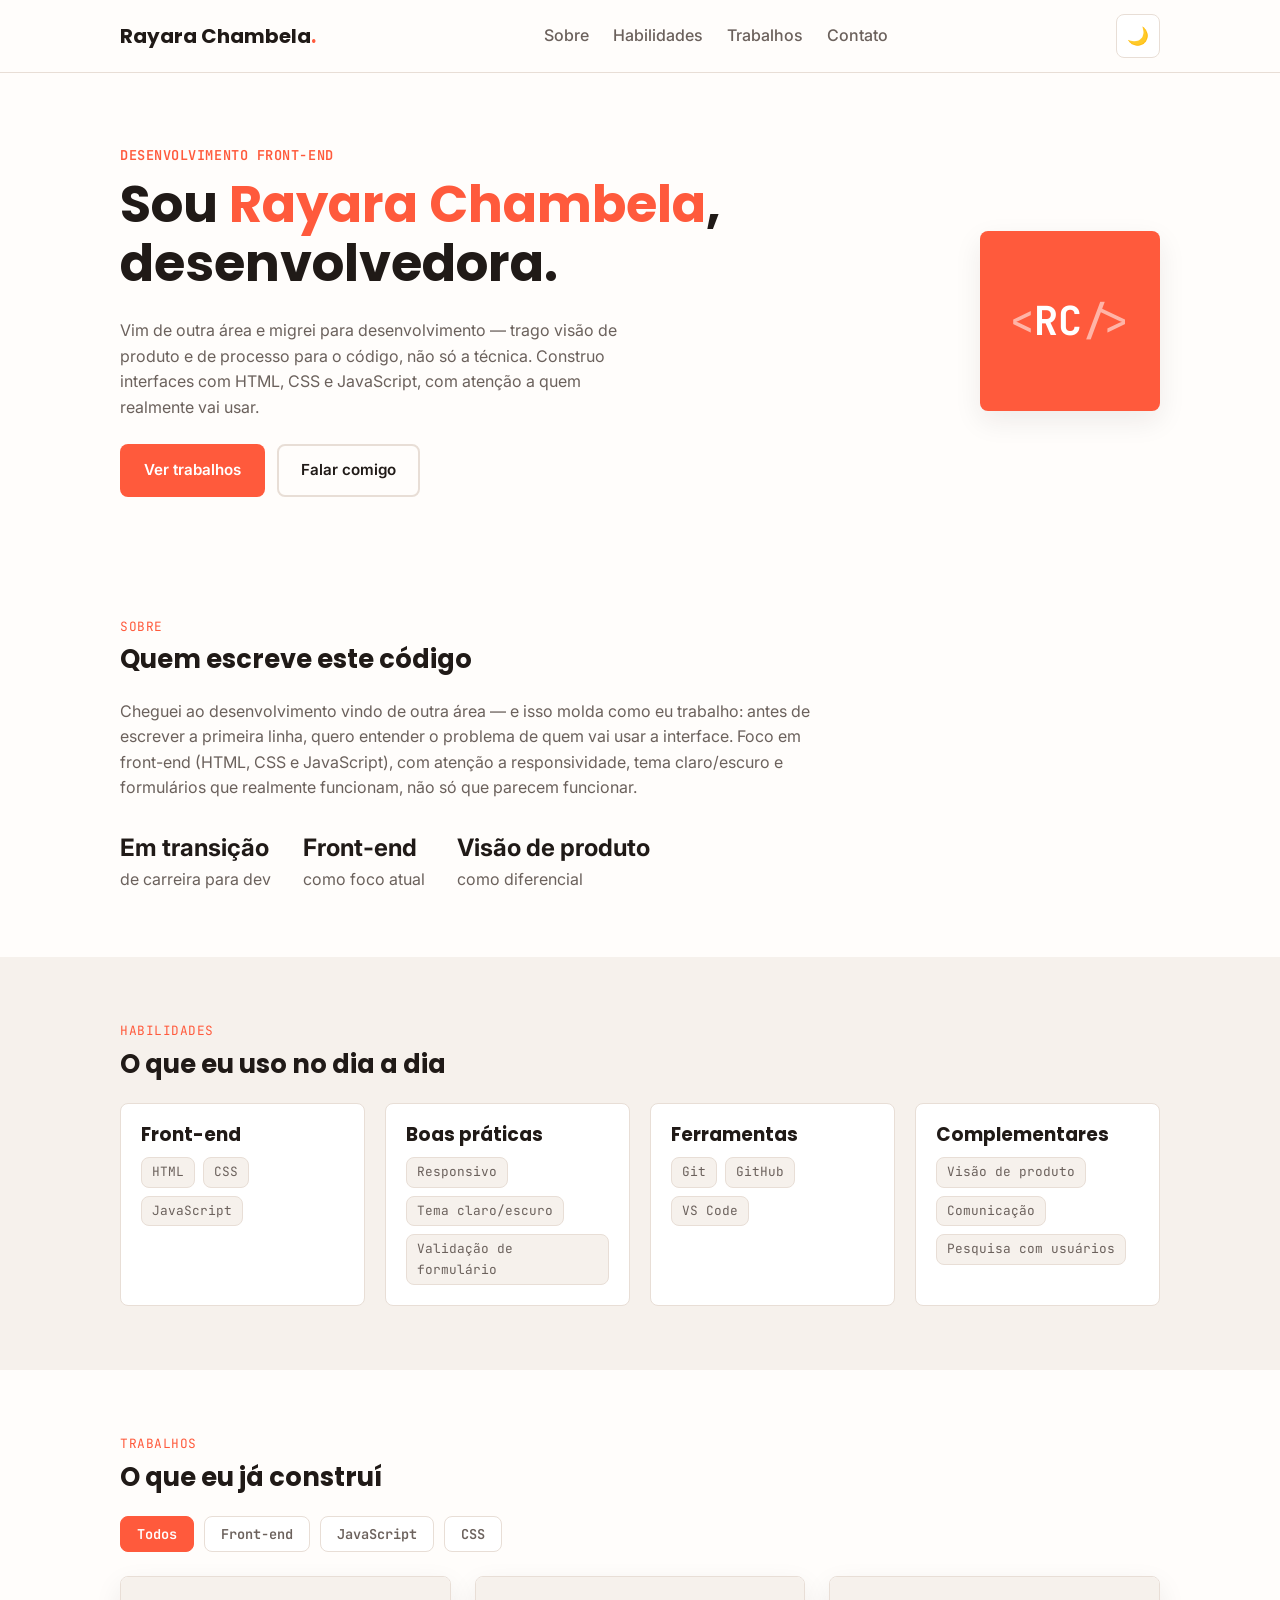
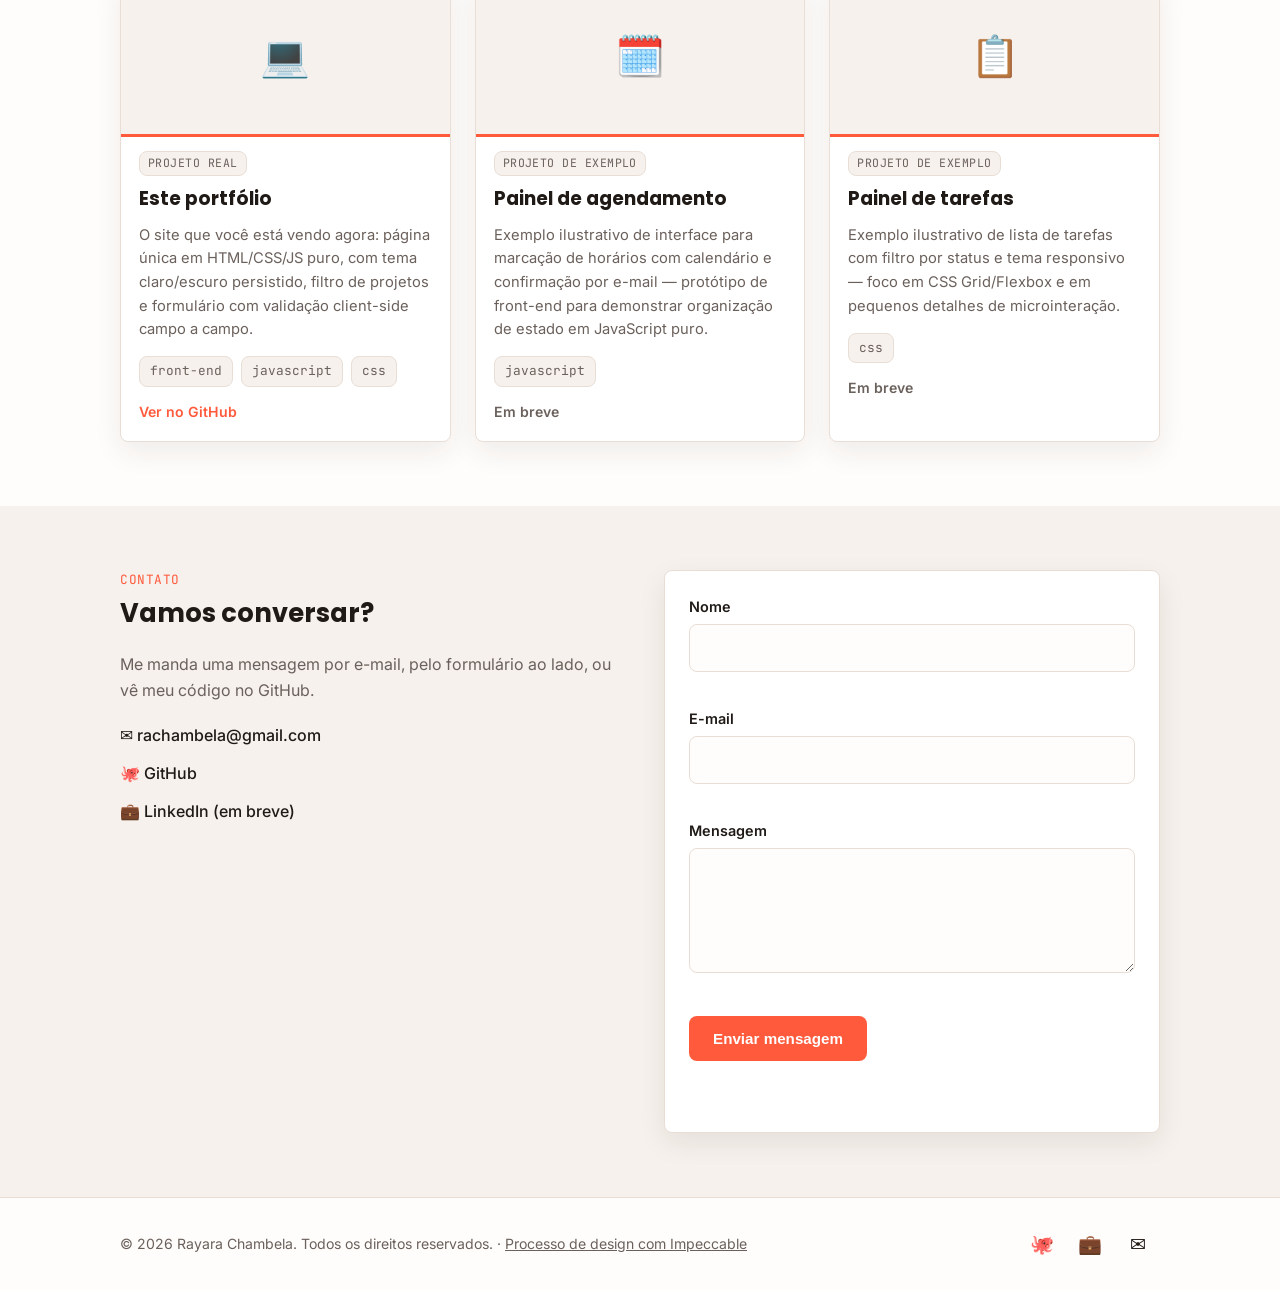
==== index.html @ d95cffdd "v2: corrigir design com Impeccable (v1 preservada na tag v1) Diagnóstico (critique 21/32, audit 12/2" ====
<!DOCTYPE html>
<html lang="pt-BR">
<head>
  <meta charset="UTF-8" />
  <meta name="viewport" content="width=device-width, initial-scale=1.0" />
  <title>Rayara Chambela — Desenvolvedora Front-end | Portfólio</title>
  <meta name="description" content="Portfólio de Rayara Chambela, desenvolvedora front-end em transição de carreira, trazendo visão de produto para código." />
  <link rel="icon" href="data:image/svg+xml,%3Csvg xmlns='http://www.w3.org/2000/svg' viewBox='0 0 64 64'%3E%3Crect width='64' height='64' rx='12' fill='%23ff5a3c'/%3E%3Ctext x='32' y='42' font-family='monospace' font-size='28' font-weight='700' fill='%23fff' text-anchor='middle'%3ERC%3C/text%3E%3C/svg%3E">
  <link rel="preconnect" href="https://fonts.googleapis.com">
  <link rel="preconnect" href="https://fonts.gstatic.com" crossorigin>
  <link href="https://fonts.googleapis.com/css2?family=Inter:wght@400;600&family=Poppins:wght@700&family=JetBrains+Mono:wght@500&display=swap" rel="stylesheet">
  <link rel="stylesheet" href="css/style.css" />
</head>
<body>

  <a href="#conteudo" class="skip-link">Pular para o conteúdo</a>

  <!-- ===== Cabeçalho / Navegação ===== -->
  <header class="header" id="topo">
    <div class="container header__bar">
      <a href="#topo" class="logo">Rayara Chambela<span class="logo__dot">.</span></a>

      <nav class="nav" id="nav">
        <a href="#sobre">Sobre</a>
        <a href="#habilidades">Habilidades</a>
        <a href="#projetos">Trabalhos</a>
        <a href="#contato">Contato</a>
      </nav>

      <div class="header__actions">
        <button id="theme-toggle" class="icon-btn" type="button" aria-label="Alternar tema claro/escuro" title="Alternar tema">
          <span aria-hidden="true">🌙</span>
        </button>
        <button id="nav-toggle" class="icon-btn nav-toggle" type="button" aria-label="Abrir menu" aria-expanded="false" aria-controls="nav">
          <span class="nav-toggle__icon" aria-hidden="true">☰</span>
        </button>
      </div>
    </div>
  </header>

  <main id="conteudo">
    <!-- ===== Hero ===== -->
    <section class="hero container" id="inicio">
      <div class="hero__text">
        <p class="hero__eyebrow">Desenvolvimento Front-end</p>
        <h1>Sou <span class="highlight">Rayara Chambela</span>, desenvolvedora.</h1>
        <p class="hero__lead">
          Vim de outra área e migrei para desenvolvimento — trago visão de produto e de
          processo para o código, não só a técnica. Construo interfaces com HTML, CSS e
          JavaScript, com atenção a quem realmente vai usar.
        </p>
        <div class="hero__cta">
          <a href="#projetos" class="btn btn--primary">Ver trabalhos</a>
          <a href="#contato" class="btn btn--ghost">Falar comigo</a>
        </div>
      </div>
      <div class="hero__avatar" aria-hidden="true"><span class="hero__avatar-bracket">&lt;</span>RC<span class="hero__avatar-bracket">/&gt;</span></div>
    </section>

    <!-- ===== Sobre ===== -->
    <section class="section" id="sobre">
      <div class="container">
        <span class="section__eyebrow">Sobre</span>
        <h2 class="section__title">Quem escreve este código</h2>
        <p class="section__text">
          Cheguei ao desenvolvimento vindo de outra área — e isso molda como eu trabalho:
          antes de escrever a primeira linha, quero entender o problema de quem vai usar
          a interface. Foco em front-end (HTML, CSS e JavaScript), com atenção a
          responsividade, tema claro/escuro e formulários que realmente funcionam, não só
          que parecem funcionar.
        </p>
        <ul class="facts">
          <li><strong>Em transição</strong> de carreira para dev</li>
          <li><strong>Front-end</strong> como foco atual</li>
          <li><strong>Visão de produto</strong> como diferencial</li>
        </ul>
      </div>
    </section>

    <!-- ===== Habilidades ===== -->
    <section class="section section--alt" id="habilidades">
      <div class="container">
        <span class="section__eyebrow">Habilidades</span>
        <h2 class="section__title">O que eu uso no dia a dia</h2>

        <div class="skills-grid">
          <div class="skill-card">
            <h3>Front-end</h3>
            <ul class="tags">
              <li>HTML</li><li>CSS</li><li>JavaScript</li>
            </ul>
          </div>
          <div class="skill-card">
            <h3>Boas práticas</h3>
            <ul class="tags">
              <li>Responsivo</li><li>Tema claro/escuro</li><li>Validação de formulário</li>
            </ul>
          </div>
          <div class="skill-card">
            <h3>Ferramentas</h3>
            <ul class="tags">
              <li>Git</li><li>GitHub</li><li>VS Code</li>
            </ul>
          </div>
          <div class="skill-card">
            <h3>Complementares</h3>
            <ul class="tags">
              <li>Visão de produto</li><li>Comunicação</li><li>Pesquisa com usuários</li>
            </ul>
          </div>
        </div>
      </div>
    </section>

    <!-- ===== Trabalhos ===== -->
    <section class="section" id="projetos">
      <div class="container">
        <span class="section__eyebrow">Trabalhos</span>
        <h2 class="section__title">O que eu já construí</h2>

        <div class="filters" id="filtros" role="group" aria-label="Filtrar trabalhos por categoria">
          <button class="filter-btn is-active" data-filter="todos" type="button" aria-pressed="true">Todos</button>
          <button class="filter-btn" data-filter="front-end" type="button" aria-pressed="false">Front-end</button>
          <button class="filter-btn" data-filter="javascript" type="button" aria-pressed="false">JavaScript</button>
          <button class="filter-btn" data-filter="css" type="button" aria-pressed="false">CSS</button>
        </div>

        <div class="projects-grid" id="projetos-grid">

          <article class="project-card project-card--1" data-tags="front-end javascript css">
            <div class="project-card__thumb" aria-hidden="true">
              <span>💻</span>
            </div>
            <span class="project-card__badge">Projeto real</span>
            <div class="project-card__body">
              <h3>Este portfólio</h3>
              <p>O site que você está vendo agora: página única em HTML/CSS/JS puro, com
                tema claro/escuro persistido, filtro de projetos e formulário com
                validação client-side campo a campo.</p>
              <ul class="tags">
                <li>front-end</li><li>javascript</li><li>css</li>
              </ul>
              <div class="project-card__links">
                <a href="https://github.com/RayaraChambela/portfolio-pessoal" class="link" target="_blank" rel="noopener">Ver no GitHub</a>
              </div>
            </div>
          </article>

          <article class="project-card project-card--2" data-tags="javascript">
            <div class="project-card__thumb" aria-hidden="true">
              <span>🗓️</span>
            </div>
            <span class="project-card__badge">Projeto de exemplo</span>
            <div class="project-card__body">
              <h3>Painel de agendamento</h3>
              <p>Exemplo ilustrativo de interface para marcação de horários com
                calendário e confirmação por e-mail — protótipo de front-end para
                demonstrar organização de estado em JavaScript puro.</p>
              <ul class="tags">
                <li>javascript</li>
              </ul>
              <div class="project-card__links">
                <a href="#" class="link" aria-disabled="true">Em breve</a>
              </div>
            </div>
          </article>

          <article class="project-card project-card--3" data-tags="css">
            <div class="project-card__thumb" aria-hidden="true">
              <span>📋</span>
            </div>
            <span class="project-card__badge">Projeto de exemplo</span>
            <div class="project-card__body">
              <h3>Painel de tarefas</h3>
              <p>Exemplo ilustrativo de lista de tarefas com filtro por status e tema
                responsivo — foco em CSS Grid/Flexbox e em pequenos detalhes de
                microinteração.</p>
              <ul class="tags">
                <li>css</li>
              </ul>
              <div class="project-card__links">
                <a href="#" class="link" aria-disabled="true">Em breve</a>
              </div>
            </div>
          </article>

        </div>

        <p class="empty-state" id="empty-state" hidden>Nenhum trabalho encontrado para este filtro.</p>
      </div>
    </section>

    <!-- ===== Contato ===== -->
    <section class="section section--alt" id="contato">
      <div class="container contact">
        <div class="contact__info">
          <span class="section__eyebrow">Contato</span>
          <h2 class="section__title">Vamos conversar?</h2>
          <p class="section__text">
            Me manda uma mensagem por e-mail, pelo formulário ao lado, ou vê meu código
            no GitHub.
          </p>
          <ul class="contact__links">
            <li><a href="mailto:rachambela@gmail.com">✉️ rachambela@gmail.com</a></li>
            <li><a href="https://github.com/RayaraChambela" target="_blank" rel="noopener">🐙 GitHub</a></li>
            <li><a href="#" aria-disabled="true">💼 LinkedIn (em breve)</a></li>
          </ul>
        </div>

        <form class="contact-form" id="contact-form" novalidate>
          <div class="field">
            <label for="nome">Nome</label>
            <input type="text" id="nome" name="nome" autocomplete="name" required aria-describedby="erro-nome" aria-invalid="false" />
            <span class="field__error" id="erro-nome" data-error-for="nome" role="alert"></span>
          </div>

          <div class="field">
            <label for="email">E-mail</label>
            <input type="email" id="email" name="email" autocomplete="email" required aria-describedby="erro-email" aria-invalid="false" />
            <span class="field__error" id="erro-email" data-error-for="email" role="alert"></span>
          </div>

          <div class="field">
            <label for="mensagem">Mensagem</label>
            <textarea id="mensagem" name="mensagem" rows="4" required aria-describedby="erro-mensagem" aria-invalid="false"></textarea>
            <span class="field__error" id="erro-mensagem" data-error-for="mensagem" role="alert"></span>
          </div>

          <button type="submit" class="btn btn--primary">Enviar mensagem</button>
          <p class="form-status" id="form-status" role="status" aria-live="polite"></p>
        </form>
      </div>
    </section>
  </main>

  <footer class="footer">
    <div class="container footer__bar">
      <p>&copy; <span id="ano-atual"></span> Rayara Chambela. Todos os direitos reservados. ·
        <a href="processo/index.html">Processo de design com Impeccable</a></p>
      <div class="footer__socials">
        <a href="https://github.com/RayaraChambela" target="_blank" rel="noopener" aria-label="GitHub">🐙</a>
        <a href="#" aria-disabled="true" aria-label="LinkedIn (em breve)">💼</a>
        <a href="mailto:rachambela@gmail.com" aria-label="E-mail">✉️</a>
      </div>
    </div>
  </footer>

  <script src="js/script.js"></script>
</body>
</html>
---- css/style.css ----
/* =========================================================
   Tokens de tema (claro por padrão, escuro via [data-theme="dark"])
   ========================================================= */
:root {
  --bg: #fffdfb;
  --bg-alt: #f6f1ec;
  --text: #201a17;
  --text-muted: #6b615c;
  --border: #e8ded6;
  --primary: #ff5a3c;
  --primary-contrast: #ffffff;
  --card-bg: #ffffff;
  --shadow: 0 10px 28px rgba(32, 26, 23, 0.08);
  --radius: 8px;
  --max-width: 1080px;
  --font: "Inter", system-ui, -apple-system, "Segoe UI", Roboto, Helvetica, Arial, sans-serif;
  --font-display: "Poppins", var(--font);
  --font-mono: "JetBrains Mono", ui-monospace, SFMono-Regular, Menlo, Consolas, monospace;
  --space-sm: 8px;
  --space-md: 20px;
  --space-lg: 24px;
  --space-xl: 48px;
}

:root[data-theme="dark"] {
  --bg: #16130f;
  --bg-alt: #1e1a15;
  --text: #f7f1ea;
  --text-muted: #b8ada4;
  --border: #33291f;
  --primary: #ff8266;
  --primary-contrast: #16130f;
  --card-bg: #221c16;
  --shadow: 0 10px 28px rgba(0, 0, 0, 0.45);
}

* { box-sizing: border-box; }

html { scroll-behavior: smooth; }

/* Foco visível consistente em todo elemento interativo (WCAG 2.4.7) */
a:focus-visible,
button:focus-visible,
input:focus-visible,
textarea:focus-visible {
  outline: 2px solid var(--primary);
  outline-offset: 2px;
}

.skip-link {
  position: absolute;
  top: -48px;
  left: 12px;
  z-index: 100;
  background: var(--primary);
  color: #ffffff;
  padding: 10px 16px;
  border-radius: var(--radius);
  text-decoration: none;
  font-weight: 600;
  transition: top .15s ease;
}
.skip-link:focus-visible {
  top: 12px;
  outline-offset: 4px;
}

body {
  margin: 0;
  font-family: var(--font);
  background: var(--bg);
  color: var(--text);
  line-height: 1.6;
  transition: background-color .2s ease, color .2s ease;
}

.container {
  max-width: var(--max-width);
  margin: 0 auto;
  padding: 0 20px;
}

h1, h2, h3 { line-height: 1.15; margin: 0 0 .5em; font-family: var(--font-display); }

a { color: inherit; }

ul { list-style: none; margin: 0; padding: 0; }

/* =========================================================
   Header
   ========================================================= */
.header {
  position: sticky;
  top: 0;
  z-index: 50;
  background: color-mix(in srgb, var(--bg) 88%, transparent);
  backdrop-filter: blur(8px);
  border-bottom: 1px solid var(--border);
}

.header__bar {
  display: flex;
  align-items: center;
  justify-content: space-between;
  padding: 14px 20px;
}

.logo {
  font-family: var(--font-display);
  font-weight: 700;
  font-size: 1.25rem;
  text-decoration: none;
}
.logo__dot { color: var(--primary); }

.nav {
  display: flex;
  gap: 24px;
}
.nav a {
  text-decoration: none;
  font-weight: 500;
  color: var(--text-muted);
}
.nav a:hover, .nav a:focus-visible { color: var(--primary); }

.header__actions {
  display: flex;
  align-items: center;
  gap: 8px;
}

.icon-btn {
  border: 1px solid var(--border);
  background: var(--card-bg);
  color: var(--text);
  border-radius: var(--radius);
  width: 44px;
  height: 44px;
  font-size: 1.1rem;
  cursor: pointer;
  display: inline-flex;
  align-items: center;
  justify-content: center;
}
.icon-btn:hover { border-color: var(--primary); }

.nav-toggle { display: none; }
.nav-toggle[aria-expanded="true"] .nav-toggle__icon { transform: rotate(90deg); }
.nav-toggle__icon { display: inline-block; transition: transform .15s ease; }

/* =========================================================
   Hero
   ========================================================= */
.hero {
  display: flex;
  align-items: center;
  gap: 48px;
  padding: 72px 20px 56px;
  flex-wrap: wrap;
}

.hero__text { flex: 1 1 420px; }

.hero__eyebrow {
  color: var(--primary);
  font-weight: 600;
  font-family: var(--font-mono);
  font-size: .85rem;
  letter-spacing: .04em;
  text-transform: uppercase;
  margin: 0 0 8px;
}

.hero h1 {
  font-size: clamp(2.1rem, 5vw, 3.2rem);
}

.highlight { color: var(--primary); }

.hero__lead {
  color: var(--text-muted);
  max-width: 52ch;
}

.hero__cta {
  display: flex;
  gap: 12px;
  margin-top: 24px;
  flex-wrap: wrap;
}

.hero__avatar-bracket { opacity: .55; font-weight: 500; }

.hero__avatar {
  flex: 0 0 auto;
  width: 180px;
  height: 180px;
  border-radius: var(--radius);
  background: var(--primary);
  color: var(--primary-contrast);
  display: flex;
  align-items: center;
  justify-content: center;
  font-family: var(--font-mono);
  font-size: 2.5rem;
  font-weight: 700;
  box-shadow: var(--shadow);
}

/* Buttons */
.btn {
  display: inline-block;
  padding: 12px 22px;
  border-radius: var(--radius);
  font-weight: 600;
  text-decoration: none;
  border: 2px solid transparent;
  cursor: pointer;
  font-size: .95rem;
}
.btn--primary {
  background: var(--primary);
  color: var(--primary-contrast);
}
.btn--primary:hover { opacity: .9; }
.btn--ghost {
  background: transparent;
  border-color: var(--border);
  color: var(--text);
}
.btn--ghost:hover { border-color: var(--primary); color: var(--primary); }

/* =========================================================
   Sections
   ========================================================= */
.section { padding: 64px 0; }
.section--alt { background: var(--bg-alt); }

.section__eyebrow {
  display: block;
  font-family: var(--font-mono);
  font-size: .8rem;
  letter-spacing: .04em;
  text-transform: uppercase;
  color: var(--primary);
  margin: 0 0 8px;
}

.section__title {
  font-size: 1.6rem;
  margin-bottom: 24px;
}

.section__text {
  color: var(--text-muted);
  max-width: 70ch;
}

.facts {
  display: flex;
  gap: 32px;
  margin-top: 28px;
  flex-wrap: wrap;
}
.facts li { color: var(--text-muted); }
.facts strong { display: block; font-size: 1.5rem; color: var(--text); }

/* Skills */
.skills-grid {
  display: grid;
  grid-template-columns: repeat(auto-fit, minmax(220px, 1fr));
  gap: var(--space-md);
}
.skill-card {
  background: var(--card-bg);
  border: 1px solid var(--border);
  border-radius: var(--radius);
  padding: 20px;
}

.tags {
  display: flex;
  flex-wrap: wrap;
  gap: 8px;
  margin-top: 12px;
}
.tags li {
  background: var(--bg-alt);
  border: 1px solid var(--border);
  padding: 4px 10px;
  border-radius: var(--radius);
  font-size: .8rem;
  font-family: var(--font-mono);
  color: var(--text-muted);
}

/* Filters */
.filters {
  display: flex;
  gap: 10px;
  margin-bottom: 24px;
  flex-wrap: wrap;
}
.filter-btn {
  padding: 8px 16px;
  border-radius: var(--radius);
  border: 1px solid var(--border);
  background: var(--card-bg);
  color: var(--text-muted);
  cursor: pointer;
  font-weight: 600;
  font-family: var(--font-mono);
  font-size: .85rem;
}
.filter-btn.is-active,
.filter-btn:hover {
  border-color: var(--primary);
  color: var(--primary);
}
.filter-btn[aria-pressed="true"] {
  background: var(--primary);
  color: var(--primary-contrast);
  border-color: var(--primary);
}

/* Projects */
.projects-grid {
  display: grid;
  grid-template-columns: repeat(auto-fit, minmax(260px, 1fr));
  gap: 24px;
}
.project-card {
  background: var(--card-bg);
  border: 1px solid var(--border);
  border-radius: var(--radius);
  overflow: hidden;
  box-shadow: var(--shadow);
  display: flex;
  flex-direction: column;
  transition: transform .15s ease;
}
.project-card:hover { transform: translateY(-4px); }
.project-card__thumb {
  height: 160px;
  display: flex;
  align-items: center;
  justify-content: center;
  font-size: 2.5rem;
  background: var(--bg-alt);
  border-bottom: 3px solid var(--primary);
}
.project-card__badge {
  display: inline-block;
  margin: 14px 18px -6px;
  font-family: var(--font-mono);
  font-size: .72rem;
  letter-spacing: .04em;
  text-transform: uppercase;
  color: var(--text-muted);
  background: var(--bg-alt);
  border: 1px solid var(--border);
  border-radius: var(--radius);
  padding: 2px 8px;
  width: fit-content;
}
.project-card__body { padding: 18px; }
.project-card__body p {
  color: var(--text-muted);
  font-size: .92rem;
}
.project-card__links {
  display: flex;
  gap: 16px;
  margin-top: 14px;
}
.link {
  color: var(--primary);
  font-weight: 600;
  text-decoration: none;
  font-size: .88rem;
}
.link:hover { text-decoration: underline; }
.link[aria-disabled="true"] {
  color: var(--text-muted);
  cursor: not-allowed;
  pointer-events: none;
}

.empty-state {
  color: var(--text-muted);
  text-align: center;
  padding: 24px 0;
}

/* Contact */
.contact {
  display: grid;
  grid-template-columns: 1fr 1fr;
  gap: 48px;
}
.contact__links {
  margin-top: 20px;
  display: flex;
  flex-direction: column;
  gap: 12px;
}
.contact__links a {
  text-decoration: none;
  font-weight: 500;
}
.contact__links a:hover { color: var(--primary); }

.contact-form {
  background: var(--card-bg);
  border: 1px solid var(--border);
  border-radius: var(--radius);
  padding: 24px;
  box-shadow: var(--shadow);
}
.field { margin-bottom: 16px; }
.field label {
  display: block;
  font-weight: 600;
  margin-bottom: 6px;
  font-size: .9rem;
}
.field input,
.field textarea {
  width: 100%;
  padding: 10px 12px;
  border-radius: var(--radius);
  border: 1px solid var(--border);
  background: var(--bg);
  color: var(--text);
  font: inherit;
}
.field input:focus,
.field textarea:focus {
  border-color: var(--primary);
}
.field.has-error input,
.field.has-error textarea {
  border-color: #e5484d;
}
.field__error {
  display: block;
  color: #e5484d;
  font-size: .8rem;
  min-height: 1.2em;
  margin-top: 4px;
}
.form-status {
  margin-top: 12px;
  font-weight: 600;
  min-height: 1.2em;
}
.form-status.is-success { color: #12a150; }

/* Footer */
.footer {
  border-top: 1px solid var(--border);
  padding: 24px 0;
}
.footer__bar {
  display: flex;
  align-items: center;
  justify-content: space-between;
  flex-wrap: wrap;
  gap: 12px;
}
.footer p { color: var(--text-muted); margin: 0; font-size: .88rem; }
.footer__socials { display: flex; gap: 4px; font-size: 1.2rem; }
.footer__socials a {
  text-decoration: none;
  display: inline-flex;
  align-items: center;
  justify-content: center;
  width: 44px;
  height: 44px;
  border-radius: var(--radius);
}
.footer__socials a:hover { background: var(--bg-alt); }

/* =========================================================
   Responsivo
   ========================================================= */
@media (max-width: 780px) {
  .nav {
    position: absolute;
    top: 100%;
    left: 0;
    right: 0;
    background: var(--bg);
    border-bottom: 1px solid var(--border);
    flex-direction: column;
    padding: 16px 20px;
    gap: 16px;
    display: none;
  }
  .nav.is-open { display: flex; }
  .nav-toggle { display: inline-flex; }

  .contact { grid-template-columns: 1fr; }
  .hero__avatar { width: 140px; height: 140px; font-size: 2rem; }
}
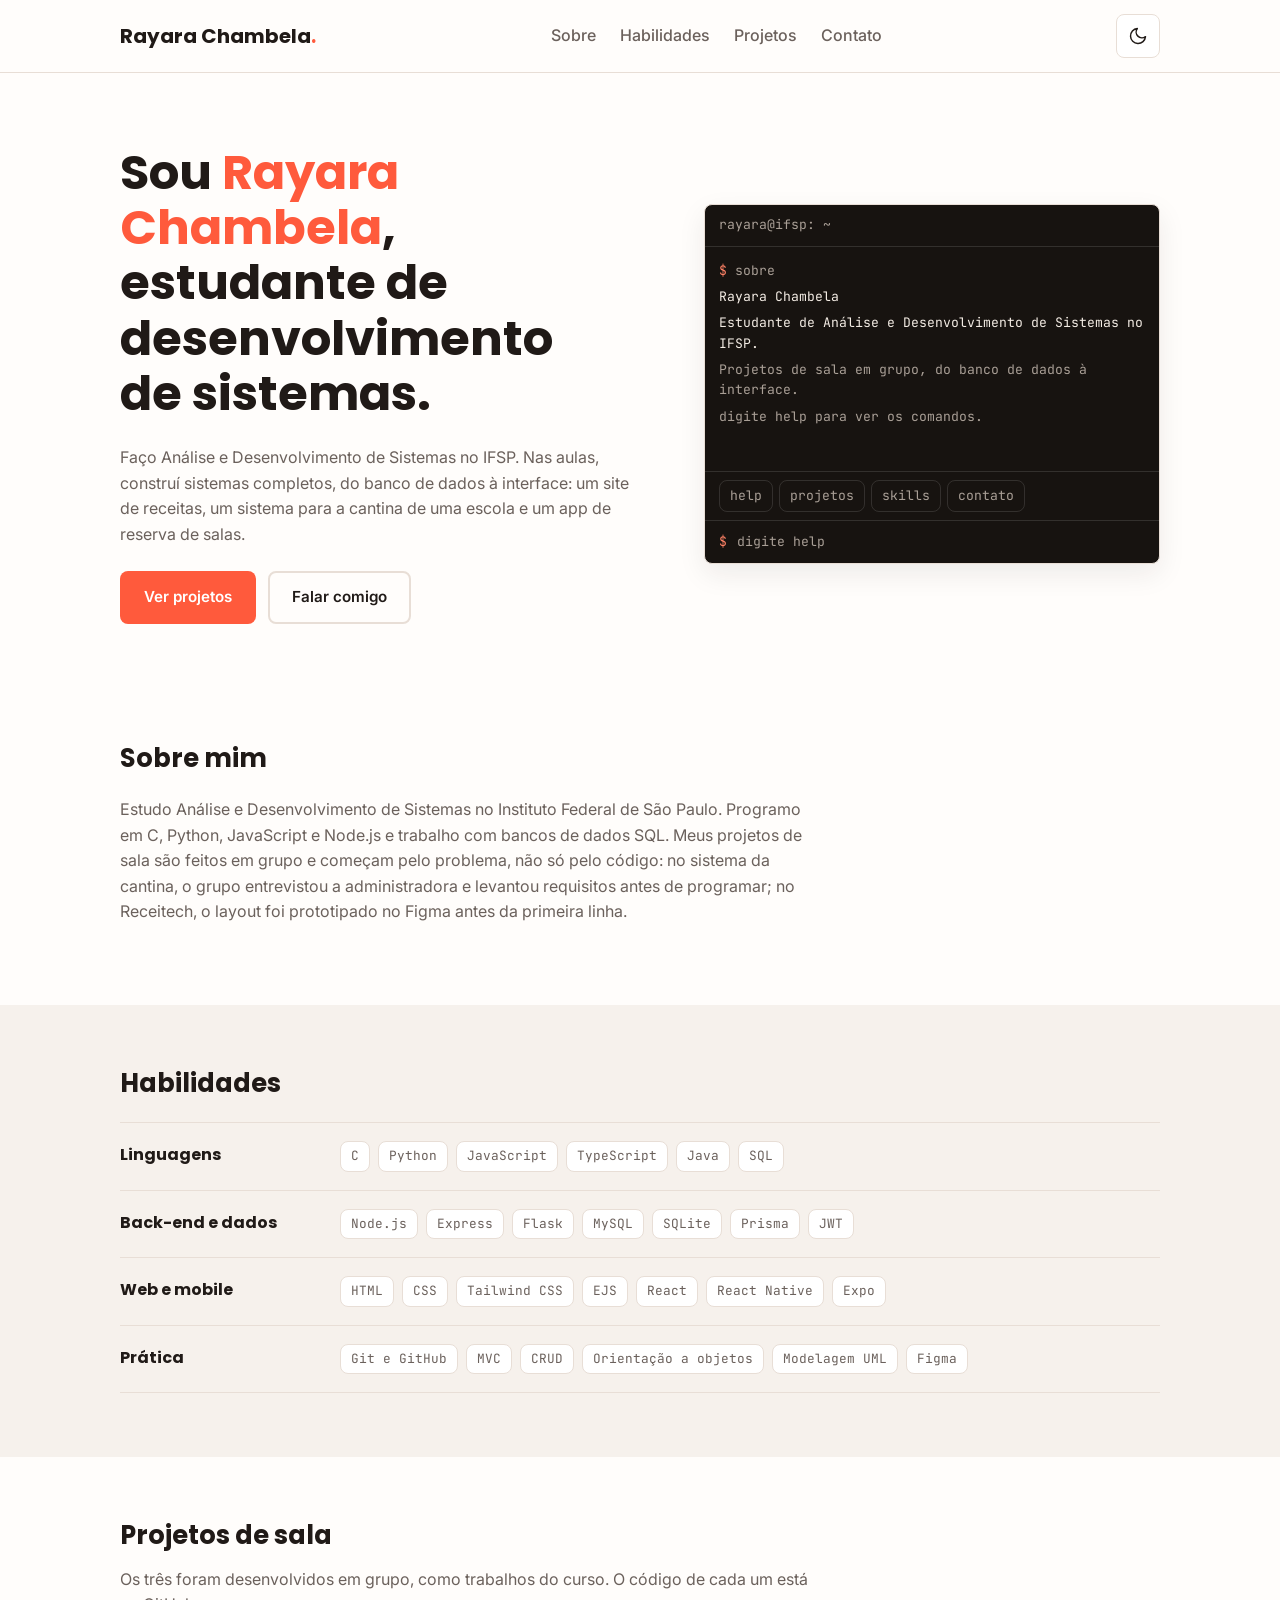
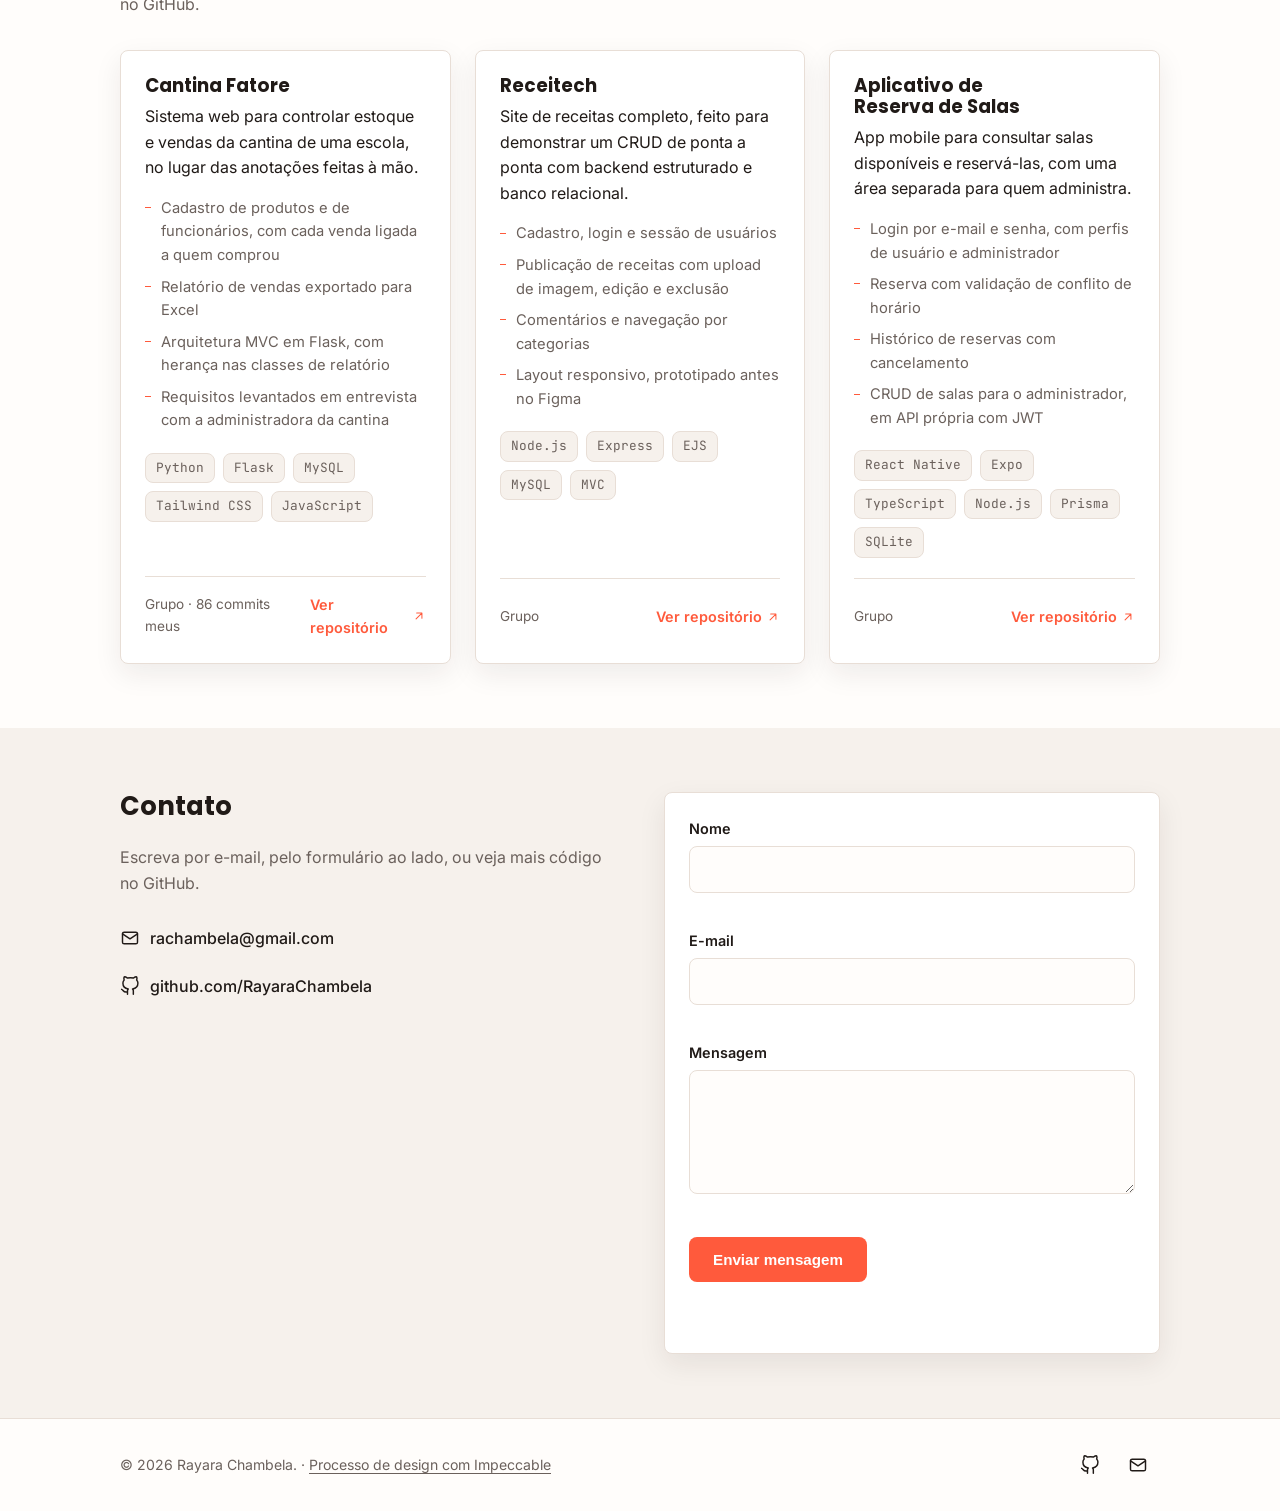
==== commit 0a22710d: "v3: conteúdo real (estudante de ADS, 3 projetos de sala) e terminal interativo Reescreve bio, habili" ====
--- a/index.html
+++ b/index.html
@@ -3,8 +3,8 @@
 <head>
   <meta charset="UTF-8" />
   <meta name="viewport" content="width=device-width, initial-scale=1.0" />
-  <title>Rayara Chambela — Desenvolvedora Front-end | Portfólio</title>
-  <meta name="description" content="Portfólio de Rayara Chambela, desenvolvedora front-end em transição de carreira, trazendo visão de produto para código." />
+  <title>Rayara Chambela · Estudante de Análise e Desenvolvimento de Sistemas</title>
+  <meta name="description" content="Portfólio de Rayara Chambela, estudante de Análise e Desenvolvimento de Sistemas no IFSP. Projetos de sala com Python, Node.js, SQL e React Native." />
   <link rel="icon" href="data:image/svg+xml,%3Csvg xmlns='http://www.w3.org/2000/svg' viewBox='0 0 64 64'%3E%3Crect width='64' height='64' rx='12' fill='%23ff5a3c'/%3E%3Ctext x='32' y='42' font-family='monospace' font-size='28' font-weight='700' fill='%23fff' text-anchor='middle'%3ERC%3C/text%3E%3C/svg%3E">
   <link rel="preconnect" href="https://fonts.googleapis.com">
   <link rel="preconnect" href="https://fonts.gstatic.com" crossorigin>
@@ -13,6 +13,17 @@
 </head>
 <body>
 
+  <!-- Ícones (sprite SVG, traço único de 1.75px) -->
+  <svg width="0" height="0" style="position:absolute" aria-hidden="true" focusable="false">
+    <symbol id="i-moon" viewBox="0 0 24 24"><path d="M21 12.8A9 9 0 1 1 11.2 3a7 7 0 0 0 9.8 9.8z"/></symbol>
+    <symbol id="i-sun" viewBox="0 0 24 24"><circle cx="12" cy="12" r="4"/><path d="M12 2v2M12 20v2M4.9 4.9l1.4 1.4M17.7 17.7l1.4 1.4M2 12h2M20 12h2M4.9 19.1l1.4-1.4M17.7 6.3l1.4-1.4"/></symbol>
+    <symbol id="i-menu" viewBox="0 0 24 24"><path d="M4 7h16M4 12h16M4 17h16"/></symbol>
+    <symbol id="i-close" viewBox="0 0 24 24"><path d="M6 6l12 12M18 6 6 18"/></symbol>
+    <symbol id="i-mail" viewBox="0 0 24 24"><rect x="3" y="5" width="18" height="14" rx="2"/><path d="m3 7 9 6 9-6"/></symbol>
+    <symbol id="i-github" viewBox="0 0 24 24"><path d="M9 19c-5 1.5-5-2.5-7-3m14 6v-3.87a3.37 3.37 0 0 0-.94-2.61c3.14-.35 6.44-1.54 6.44-7A5.44 5.44 0 0 0 20 4.77 5.07 5.07 0 0 0 19.91 1S18.73.65 16 2.48a13.38 13.38 0 0 0-7 0C6.27.65 5.09 1 5.09 1A5.07 5.07 0 0 0 5 4.77a5.44 5.44 0 0 0-1.5 3.78c0 5.42 3.3 6.61 6.44 7A3.37 3.37 0 0 0 9 18.13V22"/></symbol>
+    <symbol id="i-arrow-up-right" viewBox="0 0 24 24"><path d="M7 17 17 7M8 7h9v9"/></symbol>
+  </svg>
+
   <a href="#conteudo" class="skip-link">Pular para o conteúdo</a>
 
   <!-- ===== Cabeçalho / Navegação ===== -->
@@ -23,16 +34,18 @@
       <nav class="nav" id="nav">
         <a href="#sobre">Sobre</a>
         <a href="#habilidades">Habilidades</a>
-        <a href="#projetos">Trabalhos</a>
+        <a href="#projetos">Projetos</a>
         <a href="#contato">Contato</a>
       </nav>
 
       <div class="header__actions">
         <button id="theme-toggle" class="icon-btn" type="button" aria-label="Alternar tema claro/escuro" title="Alternar tema">
-          <span aria-hidden="true">🌙</span>
+          <svg class="icon icon-moon" aria-hidden="true"><use href="#i-moon"/></svg>
+          <svg class="icon icon-sun" aria-hidden="true"><use href="#i-sun"/></svg>
         </button>
         <button id="nav-toggle" class="icon-btn nav-toggle" type="button" aria-label="Abrir menu" aria-expanded="false" aria-controls="nav">
-          <span class="nav-toggle__icon" aria-hidden="true">☰</span>
+          <svg class="icon icon-menu" aria-hidden="true"><use href="#i-menu"/></svg>
+          <svg class="icon icon-close" aria-hidden="true"><use href="#i-close"/></svg>
         </button>
       </div>
     </div>
@@ -42,151 +55,134 @@
     <!-- ===== Hero ===== -->
     <section class="hero container" id="inicio">
       <div class="hero__text">
-        <p class="hero__eyebrow">Desenvolvimento Front-end</p>
-        <h1>Sou <span class="highlight">Rayara Chambela</span>, desenvolvedora.</h1>
+        <h1>Sou <span class="highlight">Rayara Chambela</span>, estudante de desenvolvimento de sistemas.</h1>
         <p class="hero__lead">
-          Vim de outra área e migrei para desenvolvimento — trago visão de produto e de
-          processo para o código, não só a técnica. Construo interfaces com HTML, CSS e
-          JavaScript, com atenção a quem realmente vai usar.
+          Faço Análise e Desenvolvimento de Sistemas no IFSP. Nas aulas, construí sistemas
+          completos, do banco de dados à interface: um site de receitas, um sistema para
+          a cantina de uma escola e um app de reserva de salas.
         </p>
         <div class="hero__cta">
-          <a href="#projetos" class="btn btn--primary">Ver trabalhos</a>
+          <a href="#projetos" class="btn btn--primary">Ver projetos</a>
           <a href="#contato" class="btn btn--ghost">Falar comigo</a>
         </div>
       </div>
-      <div class="hero__avatar" aria-hidden="true"><span class="hero__avatar-bracket">&lt;</span>RC<span class="hero__avatar-bracket">/&gt;</span></div>
+
+      <div class="terminal" id="terminal">
+        <div class="terminal__bar" id="terminal-title">rayara@ifsp: ~</div>
+        <div class="terminal__log" id="terminal-log" role="log" aria-live="polite" aria-labelledby="terminal-title" tabindex="0"></div>
+        <div class="terminal__hints" id="terminal-hints">
+          <button type="button" class="terminal__chip" data-cmd="help">help</button>
+          <button type="button" class="terminal__chip" data-cmd="projetos">projetos</button>
+          <button type="button" class="terminal__chip" data-cmd="skills">skills</button>
+          <button type="button" class="terminal__chip" data-cmd="contato">contato</button>
+        </div>
+        <form class="terminal__form" id="terminal-form" autocomplete="off">
+          <label class="terminal__prompt" for="terminal-input">$</label>
+          <input type="text" id="terminal-input" spellcheck="false" autocapitalize="off" placeholder="digite help" />
+        </form>
+      </div>
     </section>
 
     <!-- ===== Sobre ===== -->
     <section class="section" id="sobre">
       <div class="container">
-        <span class="section__eyebrow">Sobre</span>
-        <h2 class="section__title">Quem escreve este código</h2>
+        <h2 class="section__title">Sobre mim</h2>
         <p class="section__text">
-          Cheguei ao desenvolvimento vindo de outra área — e isso molda como eu trabalho:
-          antes de escrever a primeira linha, quero entender o problema de quem vai usar
-          a interface. Foco em front-end (HTML, CSS e JavaScript), com atenção a
-          responsividade, tema claro/escuro e formulários que realmente funcionam, não só
-          que parecem funcionar.
+          Estudo Análise e Desenvolvimento de Sistemas no Instituto Federal de São Paulo.
+          Programo em C, Python, JavaScript e Node.js e trabalho com bancos de dados SQL.
+          Meus projetos de sala são feitos em grupo e começam pelo problema, não só pelo
+          código: no sistema da cantina, o grupo entrevistou a administradora e levantou
+          requisitos antes de programar; no Receitech, o layout foi prototipado no Figma
+          antes da primeira linha.
         </p>
-        <ul class="facts">
-          <li><strong>Em transição</strong> de carreira para dev</li>
-          <li><strong>Front-end</strong> como foco atual</li>
-          <li><strong>Visão de produto</strong> como diferencial</li>
-        </ul>
       </div>
     </section>
 
     <!-- ===== Habilidades ===== -->
     <section class="section section--alt" id="habilidades">
       <div class="container">
-        <span class="section__eyebrow">Habilidades</span>
-        <h2 class="section__title">O que eu uso no dia a dia</h2>
-
-        <div class="skills-grid">
-          <div class="skill-card">
-            <h3>Front-end</h3>
-            <ul class="tags">
-              <li>HTML</li><li>CSS</li><li>JavaScript</li>
-            </ul>
-          </div>
-          <div class="skill-card">
-            <h3>Boas práticas</h3>
-            <ul class="tags">
-              <li>Responsivo</li><li>Tema claro/escuro</li><li>Validação de formulário</li>
-            </ul>
-          </div>
-          <div class="skill-card">
-            <h3>Ferramentas</h3>
-            <ul class="tags">
-              <li>Git</li><li>GitHub</li><li>VS Code</li>
-            </ul>
-          </div>
-          <div class="skill-card">
-            <h3>Complementares</h3>
-            <ul class="tags">
-              <li>Visão de produto</li><li>Comunicação</li><li>Pesquisa com usuários</li>
-            </ul>
-          </div>
-        </div>
-      </div>
-    </section>
-
-    <!-- ===== Trabalhos ===== -->
+        <h2 class="section__title">Habilidades</h2>
+
+        <div class="skills">
+          <div class="skill-row">
+            <h3>Linguagens</h3>
+            <ul class="tags"><li>C</li><li>Python</li><li>JavaScript</li><li>TypeScript</li><li>Java</li><li>SQL</li></ul>
+          </div>
+          <div class="skill-row">
+            <h3>Back-end e dados</h3>
+            <ul class="tags"><li>Node.js</li><li>Express</li><li>Flask</li><li>MySQL</li><li>SQLite</li><li>Prisma</li><li>JWT</li></ul>
+          </div>
+          <div class="skill-row">
+            <h3>Web e mobile</h3>
+            <ul class="tags"><li>HTML</li><li>CSS</li><li>Tailwind CSS</li><li>EJS</li><li>React</li><li>React Native</li><li>Expo</li></ul>
+          </div>
+          <div class="skill-row">
+            <h3>Prática</h3>
+            <ul class="tags"><li>Git e GitHub</li><li>MVC</li><li>CRUD</li><li>Orientação a objetos</li><li>Modelagem UML</li><li>Figma</li></ul>
+          </div>
+        </div>
+      </div>
+    </section>
+
+    <!-- ===== Projetos ===== -->
     <section class="section" id="projetos">
       <div class="container">
-        <span class="section__eyebrow">Trabalhos</span>
-        <h2 class="section__title">O que eu já construí</h2>
-
-        <div class="filters" id="filtros" role="group" aria-label="Filtrar trabalhos por categoria">
-          <button class="filter-btn is-active" data-filter="todos" type="button" aria-pressed="true">Todos</button>
-          <button class="filter-btn" data-filter="front-end" type="button" aria-pressed="false">Front-end</button>
-          <button class="filter-btn" data-filter="javascript" type="button" aria-pressed="false">JavaScript</button>
-          <button class="filter-btn" data-filter="css" type="button" aria-pressed="false">CSS</button>
-        </div>
-
-        <div class="projects-grid" id="projetos-grid">
-
-          <article class="project-card project-card--1" data-tags="front-end javascript css">
-            <div class="project-card__thumb" aria-hidden="true">
-              <span>💻</span>
-            </div>
-            <span class="project-card__badge">Projeto real</span>
-            <div class="project-card__body">
-              <h3>Este portfólio</h3>
-              <p>O site que você está vendo agora: página única em HTML/CSS/JS puro, com
-                tema claro/escuro persistido, filtro de projetos e formulário com
-                validação client-side campo a campo.</p>
-              <ul class="tags">
-                <li>front-end</li><li>javascript</li><li>css</li>
-              </ul>
-              <div class="project-card__links">
-                <a href="https://github.com/RayaraChambela/portfolio-pessoal" class="link" target="_blank" rel="noopener">Ver no GitHub</a>
-              </div>
+        <h2 class="section__title">Projetos de sala</h2>
+        <p class="section__text section__text--intro">
+          Os três foram desenvolvidos em grupo, como trabalhos do curso. O código de cada um está no GitHub.
+        </p>
+
+        <div class="projects-grid">
+
+          <article class="project-card">
+            <h3>Cantina Fatore</h3>
+            <p class="project-card__summary">Sistema web para controlar estoque e vendas da cantina de uma escola, no lugar das anotações feitas à mão.</p>
+            <ul class="project-card__points">
+              <li>Cadastro de produtos e de funcionários, com cada venda ligada a quem comprou</li>
+              <li>Relatório de vendas exportado para Excel</li>
+              <li>Arquitetura MVC em Flask, com herança nas classes de relatório</li>
+              <li>Requisitos levantados em entrevista com a administradora da cantina</li>
+            </ul>
+            <ul class="tags"><li>Python</li><li>Flask</li><li>MySQL</li><li>Tailwind CSS</li><li>JavaScript</li></ul>
+            <div class="project-card__foot">
+              <span class="project-card__note">Grupo · 86 commits meus</span>
+              <a href="https://github.com/belleruivo/cantina-fatore" class="link" target="_blank" rel="noopener">Ver repositório <svg class="icon icon--sm" aria-hidden="true"><use href="#i-arrow-up-right"/></svg></a>
             </div>
           </article>
 
-          <article class="project-card project-card--2" data-tags="javascript">
-            <div class="project-card__thumb" aria-hidden="true">
-              <span>🗓️</span>
-            </div>
-            <span class="project-card__badge">Projeto de exemplo</span>
-            <div class="project-card__body">
-              <h3>Painel de agendamento</h3>
-              <p>Exemplo ilustrativo de interface para marcação de horários com
-                calendário e confirmação por e-mail — protótipo de front-end para
-                demonstrar organização de estado em JavaScript puro.</p>
-              <ul class="tags">
-                <li>javascript</li>
-              </ul>
-              <div class="project-card__links">
-                <a href="#" class="link" aria-disabled="true">Em breve</a>
-              </div>
+          <article class="project-card">
+            <h3>Receitech</h3>
+            <p class="project-card__summary">Site de receitas completo, feito para demonstrar um CRUD de ponta a ponta com backend estruturado e banco relacional.</p>
+            <ul class="project-card__points">
+              <li>Cadastro, login e sessão de usuários</li>
+              <li>Publicação de receitas com upload de imagem, edição e exclusão</li>
+              <li>Comentários e navegação por categorias</li>
+              <li>Layout responsivo, prototipado antes no Figma</li>
+            </ul>
+            <ul class="tags"><li>Node.js</li><li>Express</li><li>EJS</li><li>MySQL</li><li>MVC</li></ul>
+            <div class="project-card__foot">
+              <span class="project-card__note">Grupo</span>
+              <a href="https://github.com/RayaraChambela/receitech-parte2" class="link" target="_blank" rel="noopener">Ver repositório <svg class="icon icon--sm" aria-hidden="true"><use href="#i-arrow-up-right"/></svg></a>
             </div>
           </article>
 
-          <article class="project-card project-card--3" data-tags="css">
-            <div class="project-card__thumb" aria-hidden="true">
-              <span>📋</span>
-            </div>
-            <span class="project-card__badge">Projeto de exemplo</span>
-            <div class="project-card__body">
-              <h3>Painel de tarefas</h3>
-              <p>Exemplo ilustrativo de lista de tarefas com filtro por status e tema
-                responsivo — foco em CSS Grid/Flexbox e em pequenos detalhes de
-                microinteração.</p>
-              <ul class="tags">
-                <li>css</li>
-              </ul>
-              <div class="project-card__links">
-                <a href="#" class="link" aria-disabled="true">Em breve</a>
-              </div>
+          <article class="project-card">
+            <h3>Aplicativo de Reserva de Salas</h3>
+            <p class="project-card__summary">App mobile para consultar salas disponíveis e reservá-las, com uma área separada para quem administra.</p>
+            <ul class="project-card__points">
+              <li>Login por e-mail e senha, com perfis de usuário e administrador</li>
+              <li>Reserva com validação de conflito de horário</li>
+              <li>Histórico de reservas com cancelamento</li>
+              <li>CRUD de salas para o administrador, em API própria com JWT</li>
+            </ul>
+            <ul class="tags"><li>React Native</li><li>Expo</li><li>TypeScript</li><li>Node.js</li><li>Prisma</li><li>SQLite</li></ul>
+            <div class="project-card__foot">
+              <span class="project-card__note">Grupo</span>
+              <a href="https://github.com/RayaraChambela/reservas-salas" class="link" target="_blank" rel="noopener">Ver repositório <svg class="icon icon--sm" aria-hidden="true"><use href="#i-arrow-up-right"/></svg></a>
             </div>
           </article>
 
         </div>
-
-        <p class="empty-state" id="empty-state" hidden>Nenhum trabalho encontrado para este filtro.</p>
       </div>
     </section>
 
@@ -194,16 +190,13 @@
     <section class="section section--alt" id="contato">
       <div class="container contact">
         <div class="contact__info">
-          <span class="section__eyebrow">Contato</span>
-          <h2 class="section__title">Vamos conversar?</h2>
+          <h2 class="section__title">Contato</h2>
           <p class="section__text">
-            Me manda uma mensagem por e-mail, pelo formulário ao lado, ou vê meu código
-            no GitHub.
+            Escreva por e-mail, pelo formulário ao lado, ou veja mais código no GitHub.
           </p>
           <ul class="contact__links">
-            <li><a href="mailto:rachambela@gmail.com">✉️ rachambela@gmail.com</a></li>
-            <li><a href="https://github.com/RayaraChambela" target="_blank" rel="noopener">🐙 GitHub</a></li>
-            <li><a href="#" aria-disabled="true">💼 LinkedIn (em breve)</a></li>
+            <li><a href="mailto:rachambela@gmail.com"><svg class="icon" aria-hidden="true"><use href="#i-mail"/></svg> rachambela@gmail.com</a></li>
+            <li><a href="https://github.com/RayaraChambela" target="_blank" rel="noopener"><svg class="icon" aria-hidden="true"><use href="#i-github"/></svg> github.com/RayaraChambela</a></li>
           </ul>
         </div>
 
@@ -235,12 +228,11 @@
 
   <footer class="footer">
     <div class="container footer__bar">
-      <p>&copy; <span id="ano-atual"></span> Rayara Chambela. Todos os direitos reservados. ·
+      <p>&copy; <span id="ano-atual"></span> Rayara Chambela. ·
         <a href="processo/index.html">Processo de design com Impeccable</a></p>
       <div class="footer__socials">
-        <a href="https://github.com/RayaraChambela" target="_blank" rel="noopener" aria-label="GitHub">🐙</a>
-        <a href="#" aria-disabled="true" aria-label="LinkedIn (em breve)">💼</a>
-        <a href="mailto:rachambela@gmail.com" aria-label="E-mail">✉️</a>
+        <a href="https://github.com/RayaraChambela" target="_blank" rel="noopener" aria-label="GitHub"><svg class="icon" aria-hidden="true"><use href="#i-github"/></svg></a>
+        <a href="mailto:rachambela@gmail.com" aria-label="E-mail"><svg class="icon" aria-hidden="true"><use href="#i-mail"/></svg></a>
       </div>
     </div>
   </footer>
--- a/css/style.css
+++ b/css/style.css
@@ -20,6 +20,13 @@
   --space-md: 20px;
   --space-lg: 24px;
   --space-xl: 48px;
+
+  /* Terminal: superfície escura nos dois temas (é um terminal) */
+  --term-bg: #171310;
+  --term-text: #f3ece4;
+  --term-muted: #a99f96;
+  --term-accent: #ff8266;
+  --term-line: rgba(255, 255, 255, 0.12);
 }
 
 :root[data-theme="dark"] {
@@ -32,38 +39,12 @@
   --primary-contrast: #16130f;
   --card-bg: #221c16;
   --shadow: 0 10px 28px rgba(0, 0, 0, 0.45);
+  --term-bg: #0f0d0a;
 }
 
 * { box-sizing: border-box; }
 
-html { scroll-behavior: smooth; }
-
-/* Foco visível consistente em todo elemento interativo (WCAG 2.4.7) */
-a:focus-visible,
-button:focus-visible,
-input:focus-visible,
-textarea:focus-visible {
-  outline: 2px solid var(--primary);
-  outline-offset: 2px;
-}
-
-.skip-link {
-  position: absolute;
-  top: -48px;
-  left: 12px;
-  z-index: 100;
-  background: var(--primary);
-  color: #ffffff;
-  padding: 10px 16px;
-  border-radius: var(--radius);
-  text-decoration: none;
-  font-weight: 600;
-  transition: top .15s ease;
-}
-.skip-link:focus-visible {
-  top: 12px;
-  outline-offset: 4px;
-}
+html { scroll-behavior: smooth; scroll-padding-top: 72px; }
 
 body {
   margin: 0;
@@ -74,17 +55,63 @@
   transition: background-color .2s ease, color .2s ease;
 }
 
+/* Superfícies do navegador temadas pela paleta */
+::selection { background: var(--primary); color: var(--primary-contrast); }
+input, textarea { caret-color: var(--primary); }
+* { scrollbar-color: var(--border) transparent; }
+
+/* Foco visível consistente em todo elemento interativo (WCAG 2.4.7) */
+a:focus-visible,
+button:focus-visible,
+input:focus-visible,
+textarea:focus-visible,
+.terminal__log:focus-visible {
+  outline: 2px solid var(--primary);
+  outline-offset: 2px;
+}
+
+.skip-link {
+  position: absolute;
+  top: -48px;
+  left: 12px;
+  z-index: 100;
+  background: var(--primary);
+  color: var(--primary-contrast);
+  padding: 10px 16px;
+  border-radius: var(--radius);
+  text-decoration: none;
+  font-weight: 600;
+  transition: top .15s ease;
+}
+.skip-link:focus-visible {
+  top: 12px;
+  outline-offset: 4px;
+}
+
 .container {
   max-width: var(--max-width);
   margin: 0 auto;
   padding: 0 20px;
 }
 
-h1, h2, h3 { line-height: 1.15; margin: 0 0 .5em; font-family: var(--font-display); }
-
-a { color: inherit; }
+h1, h2, h3 { line-height: 1.15; margin: 0 0 .5em; font-family: var(--font-display); text-wrap: balance; }
+
+a { color: inherit; text-underline-offset: 3px; }
 
 ul { list-style: none; margin: 0; padding: 0; }
+
+/* Ícones (sprite SVG, traço único) */
+.icon {
+  width: 20px;
+  height: 20px;
+  fill: none;
+  stroke: currentColor;
+  stroke-width: 1.75;
+  stroke-linecap: round;
+  stroke-linejoin: round;
+  flex: 0 0 auto;
+}
+.icon--sm { width: 14px; height: 14px; }
 
 /* =========================================================
    Header
@@ -137,7 +164,6 @@
   border-radius: var(--radius);
   width: 44px;
   height: 44px;
-  font-size: 1.1rem;
   cursor: pointer;
   display: inline-flex;
   align-items: center;
@@ -145,9 +171,15 @@
 }
 .icon-btn:hover { border-color: var(--primary); }
 
+/* Alternância de ícones por estado, sem JS */
+.icon-sun { display: none; }
+:root[data-theme="dark"] .icon-sun { display: inline; }
+:root[data-theme="dark"] .icon-moon { display: none; }
+
 .nav-toggle { display: none; }
-.nav-toggle[aria-expanded="true"] .nav-toggle__icon { transform: rotate(90deg); }
-.nav-toggle__icon { display: inline-block; transition: transform .15s ease; }
+.nav-toggle .icon-close { display: none; }
+.nav-toggle[aria-expanded="true"] .icon-close { display: inline; }
+.nav-toggle[aria-expanded="true"] .icon-menu { display: none; }
 
 /* =========================================================
    Hero
@@ -162,18 +194,8 @@
 
 .hero__text { flex: 1 1 420px; }
 
-.hero__eyebrow {
-  color: var(--primary);
-  font-weight: 600;
-  font-family: var(--font-mono);
-  font-size: .85rem;
-  letter-spacing: .04em;
-  text-transform: uppercase;
-  margin: 0 0 8px;
-}
-
 .hero h1 {
-  font-size: clamp(2.1rem, 5vw, 3.2rem);
+  font-size: clamp(2rem, 4.6vw, 3rem);
 }
 
 .highlight { color: var(--primary); }
@@ -188,24 +210,6 @@
   gap: 12px;
   margin-top: 24px;
   flex-wrap: wrap;
-}
-
-.hero__avatar-bracket { opacity: .55; font-weight: 500; }
-
-.hero__avatar {
-  flex: 0 0 auto;
-  width: 180px;
-  height: 180px;
-  border-radius: var(--radius);
-  background: var(--primary);
-  color: var(--primary-contrast);
-  display: flex;
-  align-items: center;
-  justify-content: center;
-  font-family: var(--font-mono);
-  font-size: 2.5rem;
-  font-weight: 700;
-  box-shadow: var(--shadow);
 }
 
 /* Buttons */
@@ -232,21 +236,84 @@
 .btn--ghost:hover { border-color: var(--primary); color: var(--primary); }
 
 /* =========================================================
+   Terminal (diferencial: dá para digitar comandos)
+   ========================================================= */
+.terminal {
+  flex: 1 1 340px;
+  max-width: 460px;
+  height: 360px;
+  display: flex;
+  flex-direction: column;
+  background: var(--term-bg);
+  color: var(--term-text);
+  border: 1px solid var(--border);
+  border-radius: var(--radius);
+  box-shadow: var(--shadow);
+  font-family: var(--font-mono);
+  font-size: .82rem;
+  line-height: 1.55;
+  overflow: hidden;
+}
+.terminal__bar {
+  padding: 10px 14px;
+  color: var(--term-muted);
+  border-bottom: 1px solid var(--term-line);
+}
+.terminal__log {
+  flex: 1;
+  overflow-y: auto;
+  padding: 14px;
+}
+.terminal__line { margin: 0 0 6px; white-space: pre-wrap; overflow-wrap: anywhere; }
+.terminal__line--cmd { color: var(--term-muted); }
+.terminal__line--cmd::before { content: "$ "; color: var(--term-accent); }
+.terminal__line--muted { color: var(--term-muted); }
+.terminal__line a { color: var(--term-accent); }
+.terminal__hints {
+  display: flex;
+  flex-wrap: wrap;
+  gap: 6px;
+  padding: 8px 14px;
+  border-top: 1px solid var(--term-line);
+}
+.terminal__chip {
+  font: inherit;
+  color: var(--term-muted);
+  background: transparent;
+  border: 1px solid var(--term-line);
+  border-radius: var(--radius);
+  padding: 4px 10px;
+  min-height: 32px;
+  cursor: pointer;
+}
+.terminal__chip:hover { color: var(--term-accent); border-color: var(--term-accent); }
+.terminal__form {
+  display: flex;
+  align-items: center;
+  gap: 8px;
+  padding: 10px 14px;
+  border-top: 1px solid var(--term-line);
+}
+.terminal__form:focus-within { outline: 2px solid var(--term-accent); outline-offset: -2px; }
+.terminal__prompt { color: var(--term-accent); }
+.terminal__form input {
+  flex: 1;
+  min-width: 0;
+  background: transparent;
+  border: 0;
+  color: var(--term-text);
+  font: inherit;
+  caret-color: var(--term-accent);
+}
+.terminal__form input:focus-visible { outline: none; }
+.terminal__form input::placeholder { color: var(--term-muted); }
+
+/* =========================================================
    Sections
    ========================================================= */
 .section { padding: 64px 0; }
 .section--alt { background: var(--bg-alt); }
 
-.section__eyebrow {
-  display: block;
-  font-family: var(--font-mono);
-  font-size: .8rem;
-  letter-spacing: .04em;
-  text-transform: uppercase;
-  color: var(--primary);
-  margin: 0 0 8px;
-}
-
 .section__title {
   font-size: 1.6rem;
   margin-bottom: 24px;
@@ -256,28 +323,20 @@
   color: var(--text-muted);
   max-width: 70ch;
 }
-
-.facts {
-  display: flex;
-  gap: 32px;
-  margin-top: 28px;
-  flex-wrap: wrap;
-}
-.facts li { color: var(--text-muted); }
-.facts strong { display: block; font-size: 1.5rem; color: var(--text); }
-
-/* Skills */
-.skills-grid {
+.section__text--intro { margin: -8px 0 32px; }
+
+/* Skills: linhas (rótulo + tags), sem cards */
+.skills { border-bottom: 1px solid var(--border); }
+.skill-row {
   display: grid;
-  grid-template-columns: repeat(auto-fit, minmax(220px, 1fr));
+  grid-template-columns: 200px 1fr;
   gap: var(--space-md);
-}
-.skill-card {
-  background: var(--card-bg);
-  border: 1px solid var(--border);
-  border-radius: var(--radius);
-  padding: 20px;
-}
+  align-items: baseline;
+  padding: 18px 0;
+  border-top: 1px solid var(--border);
+}
+.skill-row h3 { font-size: 1rem; margin: 0; }
+.skill-row .tags { margin-top: 0; }
 
 .tags {
   display: flex;
@@ -286,7 +345,7 @@
   margin-top: 12px;
 }
 .tags li {
-  background: var(--bg-alt);
+  background: var(--bg);
   border: 1px solid var(--border);
   padding: 4px 10px;
   border-radius: var(--radius);
@@ -294,104 +353,70 @@
   font-family: var(--font-mono);
   color: var(--text-muted);
 }
-
-/* Filters */
-.filters {
-  display: flex;
-  gap: 10px;
-  margin-bottom: 24px;
-  flex-wrap: wrap;
-}
-.filter-btn {
-  padding: 8px 16px;
-  border-radius: var(--radius);
-  border: 1px solid var(--border);
-  background: var(--card-bg);
-  color: var(--text-muted);
-  cursor: pointer;
-  font-weight: 600;
-  font-family: var(--font-mono);
-  font-size: .85rem;
-}
-.filter-btn.is-active,
-.filter-btn:hover {
-  border-color: var(--primary);
-  color: var(--primary);
-}
-.filter-btn[aria-pressed="true"] {
-  background: var(--primary);
-  color: var(--primary-contrast);
-  border-color: var(--primary);
-}
+.section--alt .tags li { background: var(--card-bg); }
+.project-card .tags li { background: var(--bg-alt); }
 
 /* Projects */
 .projects-grid {
   display: grid;
-  grid-template-columns: repeat(auto-fit, minmax(260px, 1fr));
-  gap: 24px;
+  grid-template-columns: repeat(auto-fit, minmax(300px, 1fr));
+  gap: var(--space-lg);
 }
 .project-card {
   background: var(--card-bg);
   border: 1px solid var(--border);
   border-radius: var(--radius);
-  overflow: hidden;
   box-shadow: var(--shadow);
+  padding: 24px;
   display: flex;
   flex-direction: column;
   transition: transform .15s ease;
 }
 .project-card:hover { transform: translateY(-4px); }
-.project-card__thumb {
-  height: 160px;
-  display: flex;
-  align-items: center;
-  justify-content: center;
-  font-size: 2.5rem;
-  background: var(--bg-alt);
-  border-bottom: 3px solid var(--primary);
-}
-.project-card__badge {
-  display: inline-block;
-  margin: 14px 18px -6px;
-  font-family: var(--font-mono);
-  font-size: .72rem;
-  letter-spacing: .04em;
-  text-transform: uppercase;
-  color: var(--text-muted);
-  background: var(--bg-alt);
-  border: 1px solid var(--border);
-  border-radius: var(--radius);
-  padding: 2px 8px;
-  width: fit-content;
-}
-.project-card__body { padding: 18px; }
-.project-card__body p {
+.project-card h3 { font-size: 1.15rem; margin-bottom: 8px; }
+.project-card__summary { color: var(--text); margin: 0 0 16px; }
+.project-card__points {
+  margin: 0 0 8px;
+  display: grid;
+  gap: 8px;
   color: var(--text-muted);
   font-size: .92rem;
 }
-.project-card__links {
-  display: flex;
-  gap: 16px;
-  margin-top: 14px;
-}
+.project-card__points li {
+  padding-left: 16px;
+  position: relative;
+}
+.project-card__points li::before {
+  content: "";
+  position: absolute;
+  left: 0;
+  top: .7em;
+  width: 6px;
+  height: 1px;
+  background: var(--primary);
+}
+.project-card .tags { margin-bottom: 20px; }
+.project-card__foot {
+  margin-top: auto;
+  display: flex;
+  align-items: center;
+  justify-content: space-between;
+  gap: 12px;
+  padding-top: 16px;
+  border-top: 1px solid var(--border);
+}
+.project-card__note { color: var(--text-muted); font-size: .85rem; }
 .link {
   color: var(--primary);
   font-weight: 600;
   text-decoration: none;
-  font-size: .88rem;
+  font-size: .9rem;
+  display: inline-flex;
+  align-items: center;
+  gap: 4px;
+  min-height: 44px;
 }
 .link:hover { text-decoration: underline; }
-.link[aria-disabled="true"] {
-  color: var(--text-muted);
-  cursor: not-allowed;
-  pointer-events: none;
-}
-
-.empty-state {
-  color: var(--text-muted);
-  text-align: center;
-  padding: 24px 0;
-}
 
 /* Contact */
 .contact {
@@ -403,11 +428,15 @@
   margin-top: 20px;
   display: flex;
   flex-direction: column;
-  gap: 12px;
+  gap: 4px;
 }
 .contact__links a {
   text-decoration: none;
   font-weight: 500;
+  display: inline-flex;
+  align-items: center;
+  gap: 10px;
+  min-height: 44px;
 }
 .contact__links a:hover { color: var(--primary); }
 
@@ -470,7 +499,7 @@
   gap: 12px;
 }
 .footer p { color: var(--text-muted); margin: 0; font-size: .88rem; }
-.footer__socials { display: flex; gap: 4px; font-size: 1.2rem; }
+.footer__socials { display: flex; gap: 4px; }
 .footer__socials a {
   text-decoration: none;
   display: inline-flex;
@@ -480,7 +509,7 @@
   height: 44px;
   border-radius: var(--radius);
 }
-.footer__socials a:hover { background: var(--bg-alt); }
+.footer__socials a:hover { background: var(--bg-alt); color: var(--primary); }
 
 /* =========================================================
    Responsivo
@@ -502,5 +531,6 @@
   .nav-toggle { display: inline-flex; }
 
   .contact { grid-template-columns: 1fr; }
-  .hero__avatar { width: 140px; height: 140px; font-size: 2rem; }
-}
+  .skill-row { grid-template-columns: 1fr; gap: 10px; }
+  .terminal { max-width: none; height: 320px; }
+}
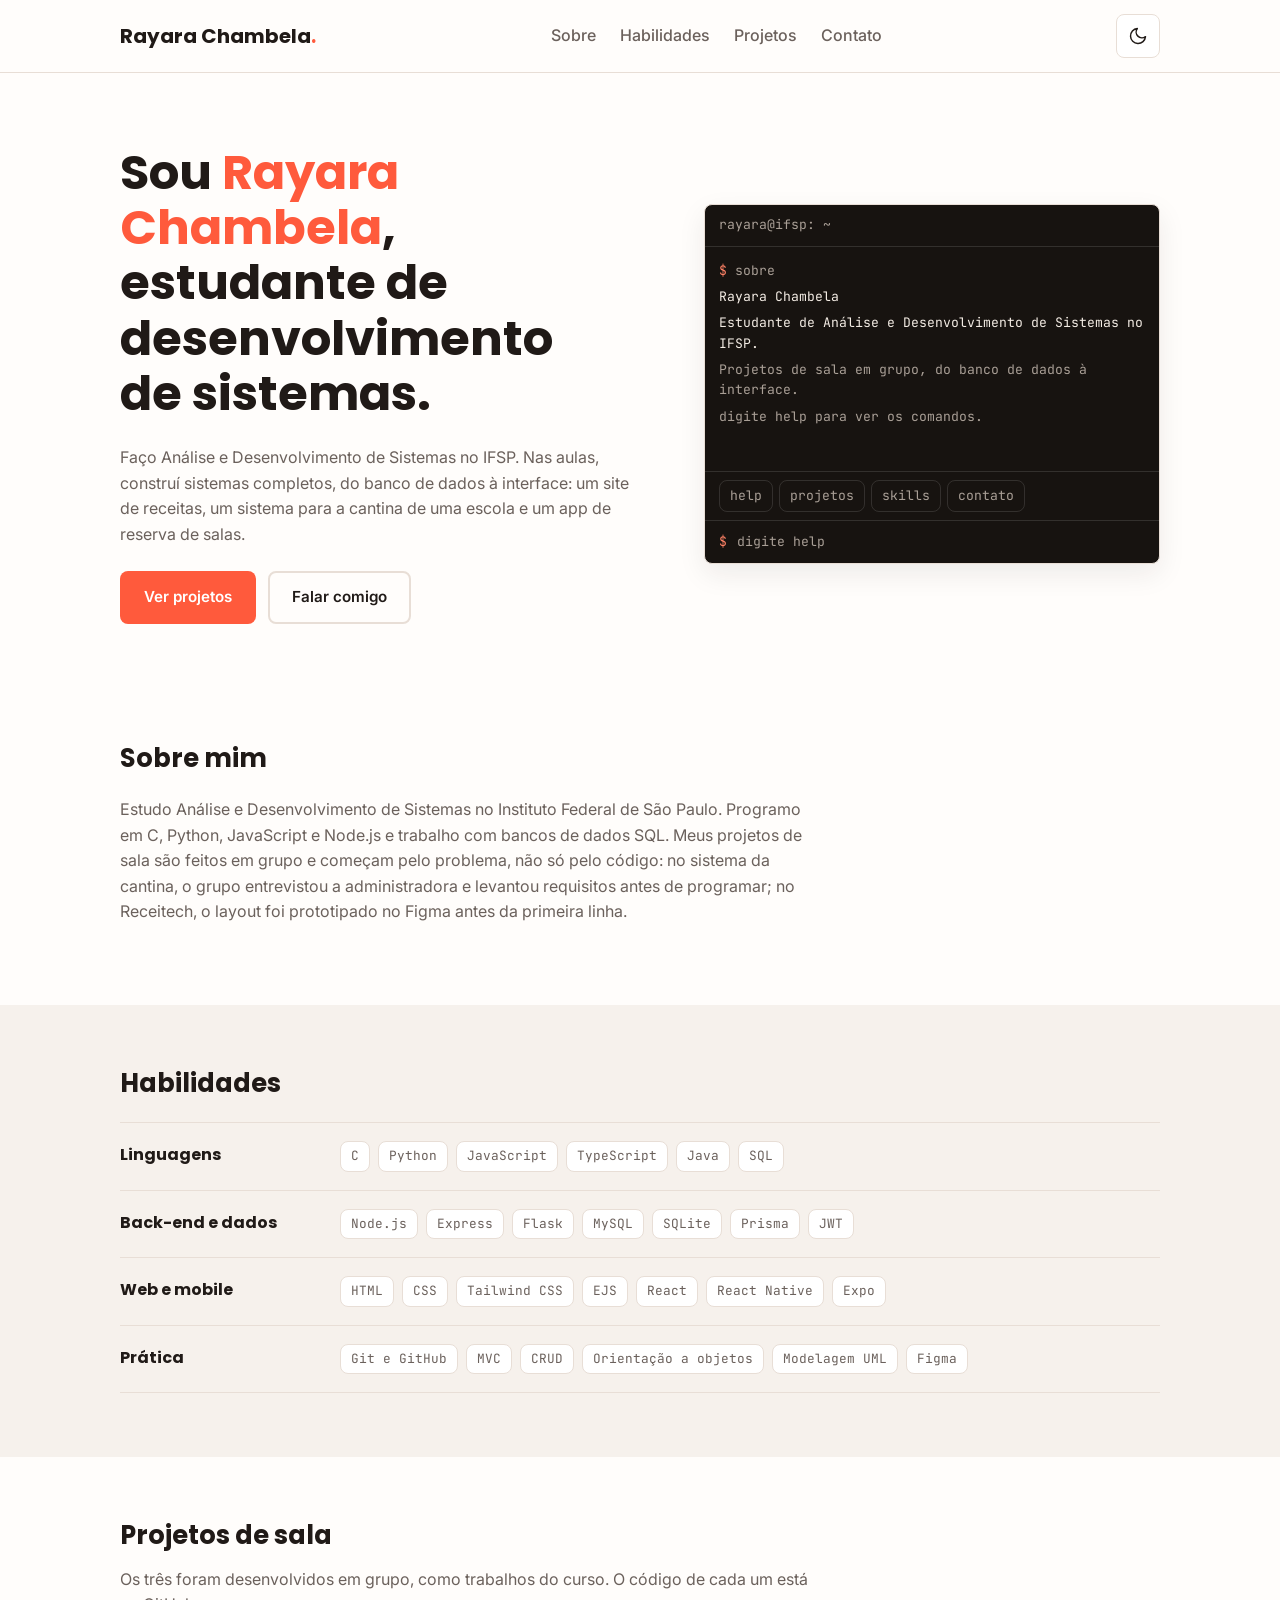
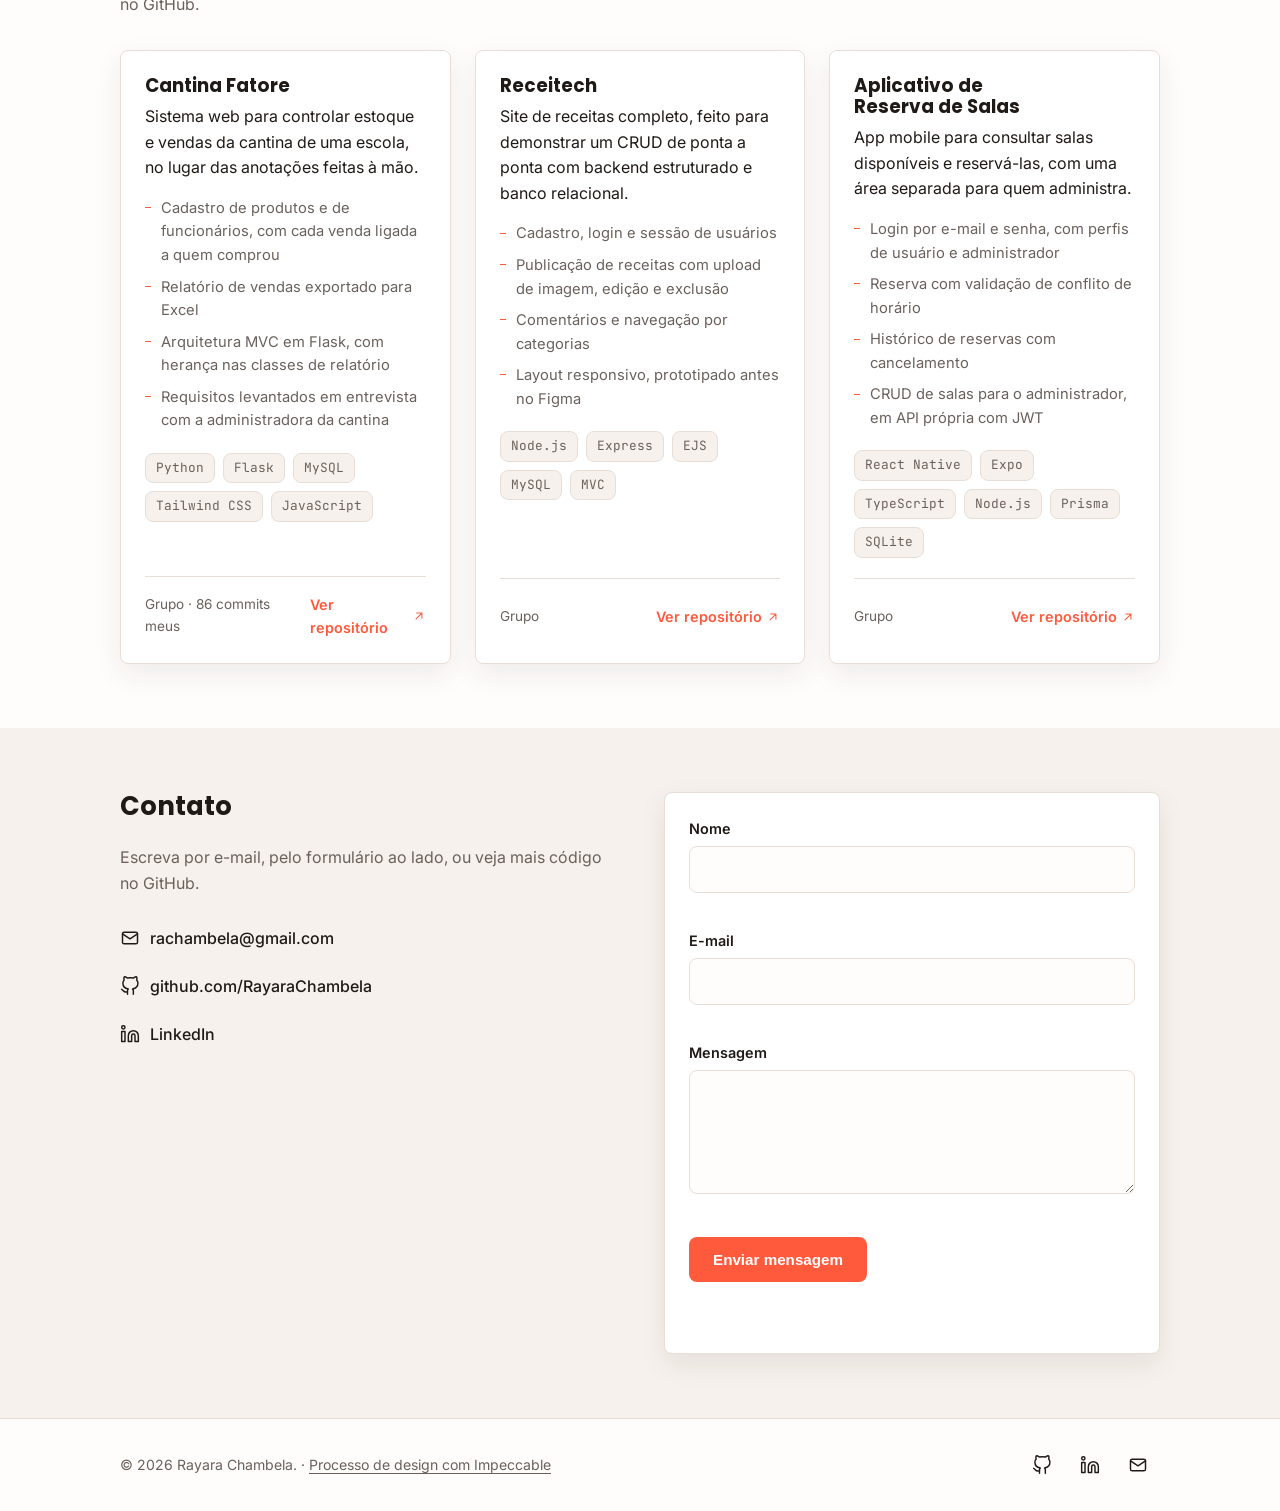
==== commit ccee5268: "Adiciona link do LinkedIn (contato, rodapé e terminal) Co-Authored-By: Claude Sonnet 5 <noreply@anth" ====
--- a/index.html
+++ b/index.html
@@ -21,6 +21,7 @@
     <symbol id="i-close" viewBox="0 0 24 24"><path d="M6 6l12 12M18 6 6 18"/></symbol>
     <symbol id="i-mail" viewBox="0 0 24 24"><rect x="3" y="5" width="18" height="14" rx="2"/><path d="m3 7 9 6 9-6"/></symbol>
     <symbol id="i-github" viewBox="0 0 24 24"><path d="M9 19c-5 1.5-5-2.5-7-3m14 6v-3.87a3.37 3.37 0 0 0-.94-2.61c3.14-.35 6.44-1.54 6.44-7A5.44 5.44 0 0 0 20 4.77 5.07 5.07 0 0 0 19.91 1S18.73.65 16 2.48a13.38 13.38 0 0 0-7 0C6.27.65 5.09 1 5.09 1A5.07 5.07 0 0 0 5 4.77a5.44 5.44 0 0 0-1.5 3.78c0 5.42 3.3 6.61 6.44 7A3.37 3.37 0 0 0 9 18.13V22"/></symbol>
+    <symbol id="i-linkedin" viewBox="0 0 24 24"><path d="M16 8a6 6 0 0 1 6 6v7h-4v-7a2 2 0 0 0-2-2 2 2 0 0 0-2 2v7h-4v-7a6 6 0 0 1 6-6z"/><rect x="2" y="9" width="4" height="12"/><circle cx="4" cy="4" r="2"/></symbol>
     <symbol id="i-arrow-up-right" viewBox="0 0 24 24"><path d="M7 17 17 7M8 7h9v9"/></symbol>
   </svg>
 
@@ -197,6 +198,7 @@
           <ul class="contact__links">
             <li><a href="mailto:rachambela@gmail.com"><svg class="icon" aria-hidden="true"><use href="#i-mail"/></svg> rachambela@gmail.com</a></li>
             <li><a href="https://github.com/RayaraChambela" target="_blank" rel="noopener"><svg class="icon" aria-hidden="true"><use href="#i-github"/></svg> github.com/RayaraChambela</a></li>
+          <li><a href="https://www.linkedin.com/in/rayara-chambela-geronimo-946944247/" target="_blank" rel="noopener"><svg class="icon" aria-hidden="true"><use href="#i-linkedin"/></svg> LinkedIn</a></li>
           </ul>
         </div>
 
@@ -232,6 +234,7 @@
         <a href="processo/index.html">Processo de design com Impeccable</a></p>
       <div class="footer__socials">
         <a href="https://github.com/RayaraChambela" target="_blank" rel="noopener" aria-label="GitHub"><svg class="icon" aria-hidden="true"><use href="#i-github"/></svg></a>
+        <a href="https://www.linkedin.com/in/rayara-chambela-geronimo-946944247/" target="_blank" rel="noopener" aria-label="LinkedIn"><svg class="icon" aria-hidden="true"><use href="#i-linkedin"/></svg></a>
         <a href="mailto:rachambela@gmail.com" aria-label="E-mail"><svg class="icon" aria-hidden="true"><use href="#i-mail"/></svg></a>
       </div>
     </div>
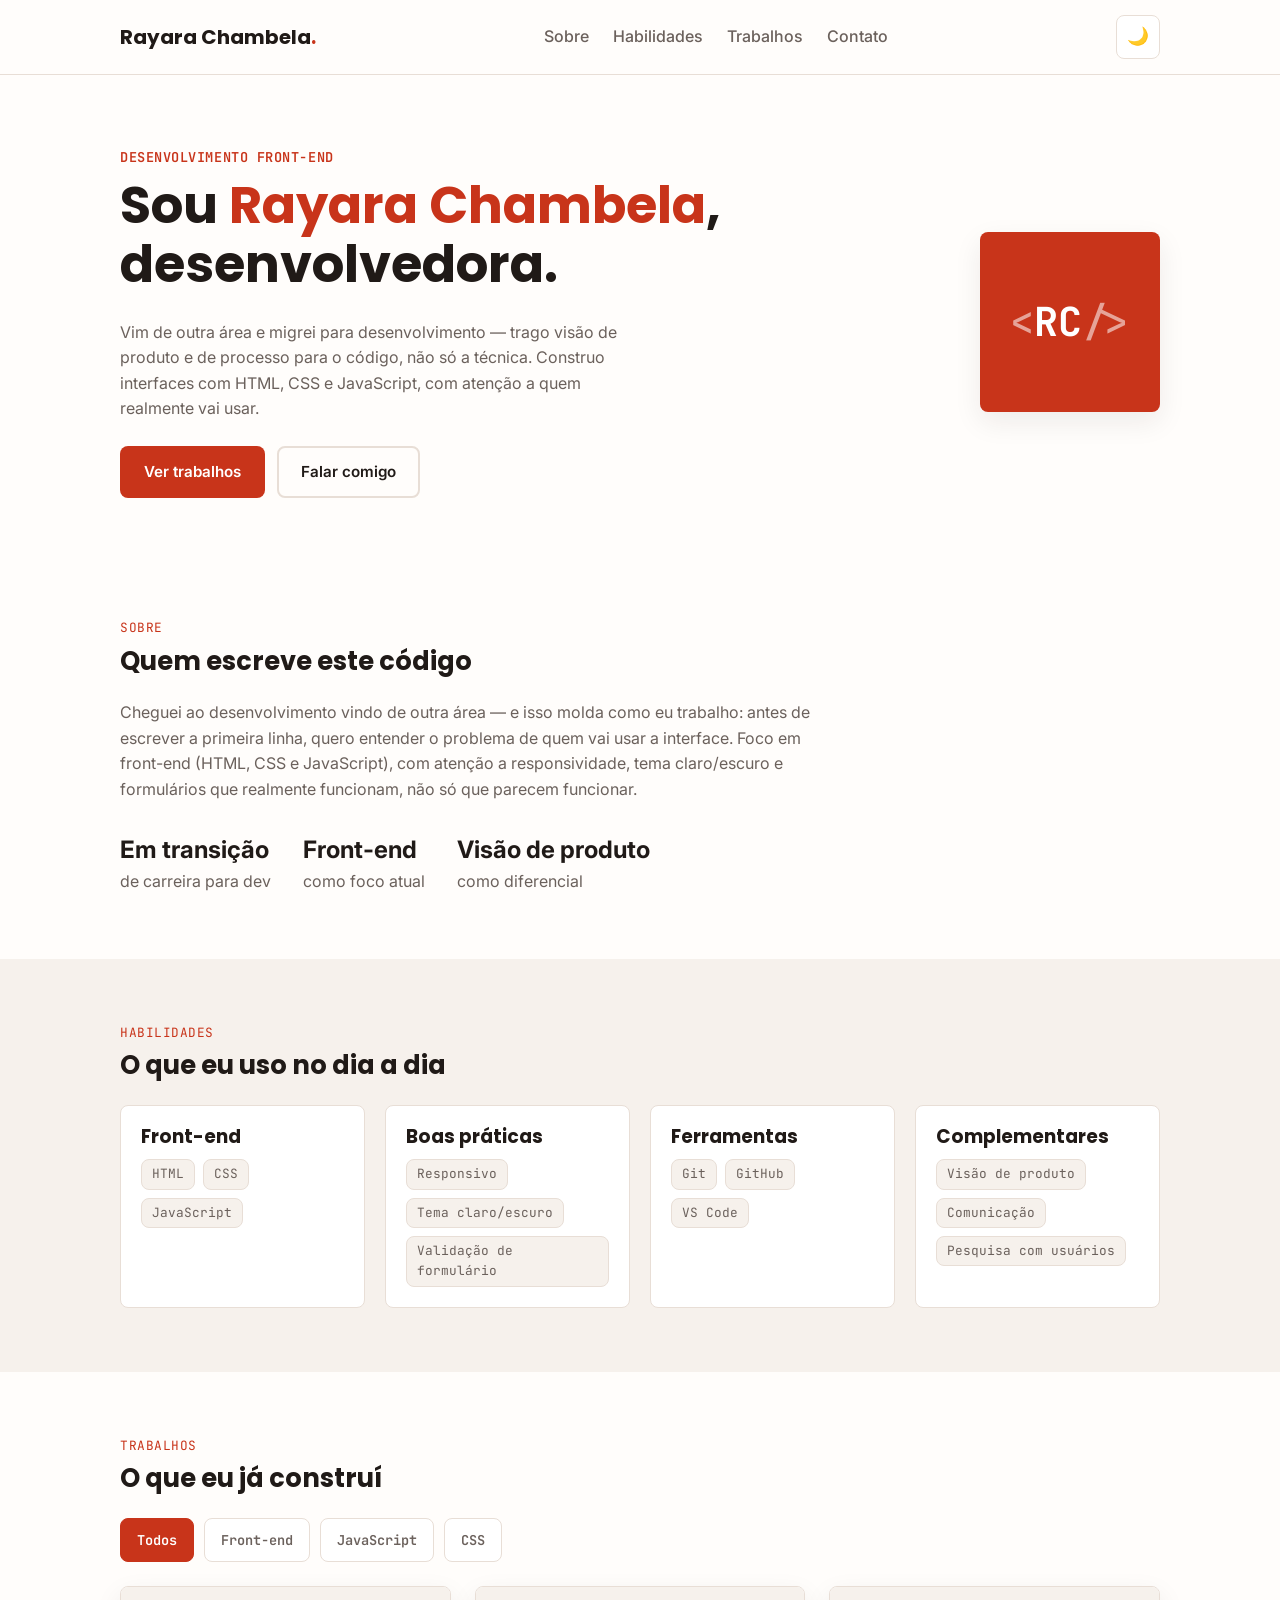
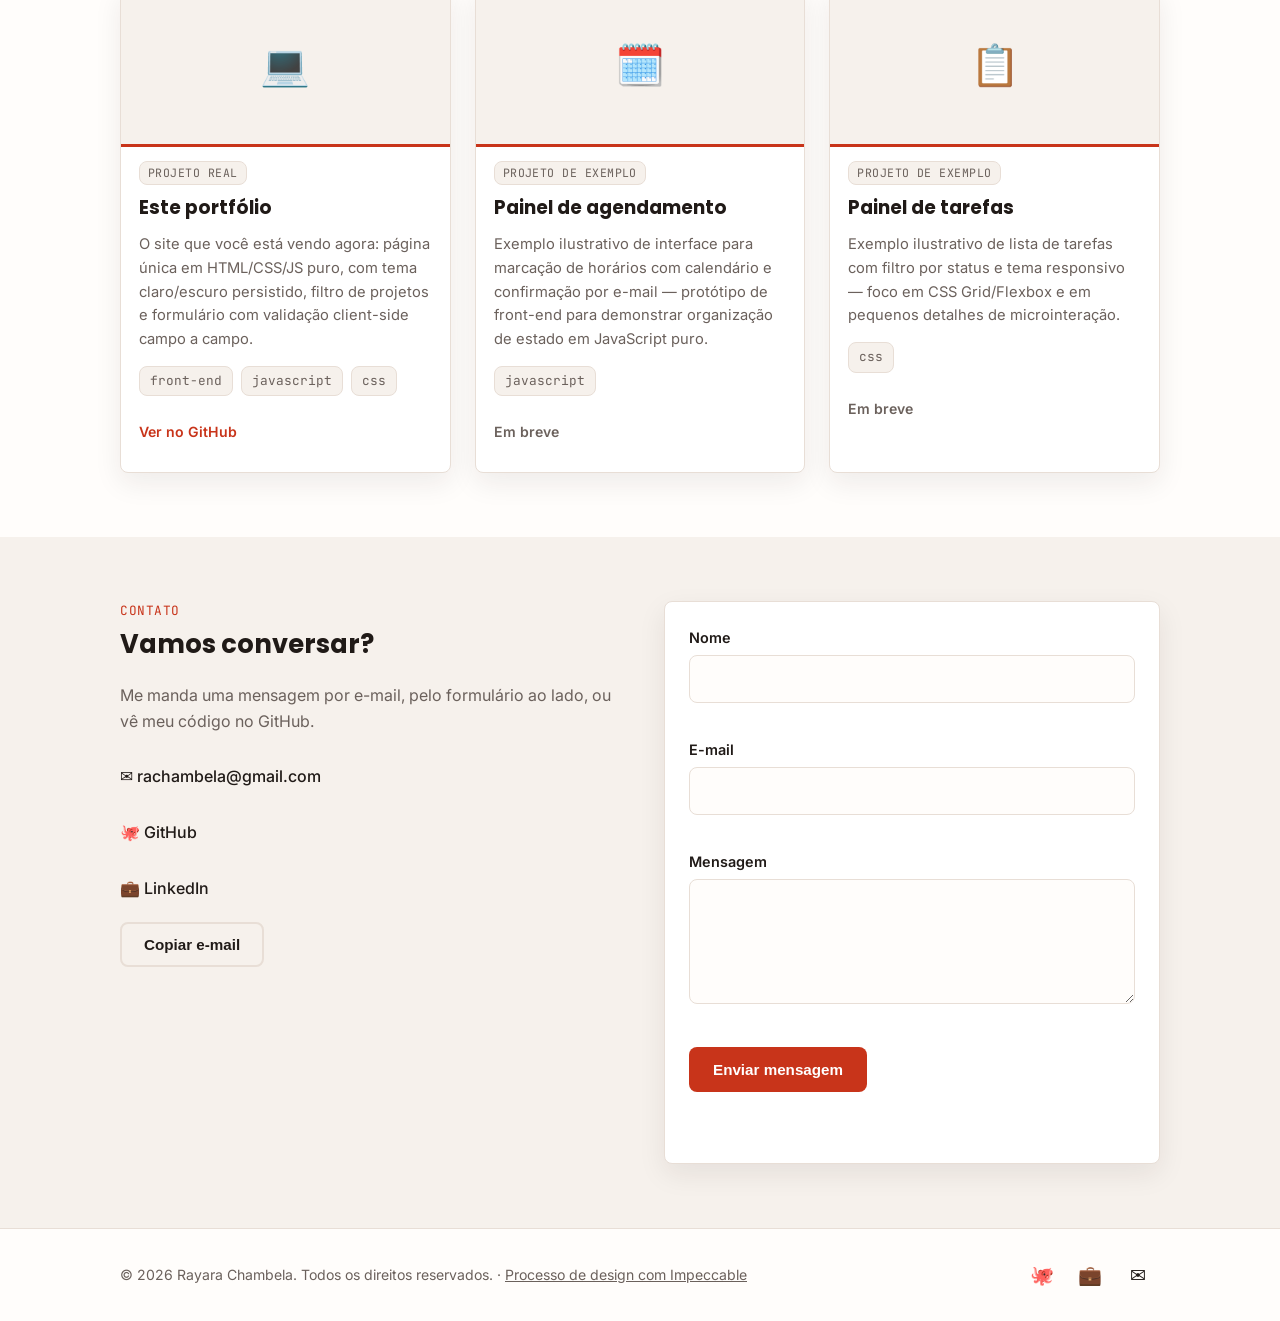
==== commit 998984ea: "v2 (rodada de correção pós-critique): contraste, formulário e teclado O critique refeito sobre a v2 " ====
--- a/index.html
+++ b/index.html
@@ -3,27 +3,15 @@
 <head>
   <meta charset="UTF-8" />
   <meta name="viewport" content="width=device-width, initial-scale=1.0" />
-  <title>Rayara Chambela · Estudante de Análise e Desenvolvimento de Sistemas</title>
-  <meta name="description" content="Portfólio de Rayara Chambela, estudante de Análise e Desenvolvimento de Sistemas no IFSP. Projetos de sala com Python, Node.js, SQL e React Native." />
+  <title>Rayara Chambela — Desenvolvedora Front-end | Portfólio</title>
+  <meta name="description" content="Portfólio de Rayara Chambela, desenvolvedora front-end em transição de carreira, trazendo visão de produto para código." />
   <link rel="icon" href="data:image/svg+xml,%3Csvg xmlns='http://www.w3.org/2000/svg' viewBox='0 0 64 64'%3E%3Crect width='64' height='64' rx='12' fill='%23ff5a3c'/%3E%3Ctext x='32' y='42' font-family='monospace' font-size='28' font-weight='700' fill='%23fff' text-anchor='middle'%3ERC%3C/text%3E%3C/svg%3E">
   <link rel="preconnect" href="https://fonts.googleapis.com">
   <link rel="preconnect" href="https://fonts.gstatic.com" crossorigin>
-  <link href="https://fonts.googleapis.com/css2?family=Inter:wght@400;600&family=Poppins:wght@700&family=JetBrains+Mono:wght@500&display=swap" rel="stylesheet">
+  <link href="https://fonts.googleapis.com/css2?family=Inter:wght@400;600&family=Poppins:wght@700&family=JetBrains+Mono:wght@500;700&display=swap" rel="stylesheet">
   <link rel="stylesheet" href="css/style.css" />
 </head>
 <body>
-
-  <!-- Ícones (sprite SVG, traço único de 1.75px) -->
-  <svg width="0" height="0" style="position:absolute" aria-hidden="true" focusable="false">
-    <symbol id="i-moon" viewBox="0 0 24 24"><path d="M21 12.8A9 9 0 1 1 11.2 3a7 7 0 0 0 9.8 9.8z"/></symbol>
-    <symbol id="i-sun" viewBox="0 0 24 24"><circle cx="12" cy="12" r="4"/><path d="M12 2v2M12 20v2M4.9 4.9l1.4 1.4M17.7 17.7l1.4 1.4M2 12h2M20 12h2M4.9 19.1l1.4-1.4M17.7 6.3l1.4-1.4"/></symbol>
-    <symbol id="i-menu" viewBox="0 0 24 24"><path d="M4 7h16M4 12h16M4 17h16"/></symbol>
-    <symbol id="i-close" viewBox="0 0 24 24"><path d="M6 6l12 12M18 6 6 18"/></symbol>
-    <symbol id="i-mail" viewBox="0 0 24 24"><rect x="3" y="5" width="18" height="14" rx="2"/><path d="m3 7 9 6 9-6"/></symbol>
-    <symbol id="i-github" viewBox="0 0 24 24"><path d="M9 19c-5 1.5-5-2.5-7-3m14 6v-3.87a3.37 3.37 0 0 0-.94-2.61c3.14-.35 6.44-1.54 6.44-7A5.44 5.44 0 0 0 20 4.77 5.07 5.07 0 0 0 19.91 1S18.73.65 16 2.48a13.38 13.38 0 0 0-7 0C6.27.65 5.09 1 5.09 1A5.07 5.07 0 0 0 5 4.77a5.44 5.44 0 0 0-1.5 3.78c0 5.42 3.3 6.61 6.44 7A3.37 3.37 0 0 0 9 18.13V22"/></symbol>
-    <symbol id="i-linkedin" viewBox="0 0 24 24"><path d="M16 8a6 6 0 0 1 6 6v7h-4v-7a2 2 0 0 0-2-2 2 2 0 0 0-2 2v7h-4v-7a6 6 0 0 1 6-6z"/><rect x="2" y="9" width="4" height="12"/><circle cx="4" cy="4" r="2"/></symbol>
-    <symbol id="i-arrow-up-right" viewBox="0 0 24 24"><path d="M7 17 17 7M8 7h9v9"/></symbol>
-  </svg>
 
   <a href="#conteudo" class="skip-link">Pular para o conteúdo</a>
 
@@ -35,18 +23,16 @@
       <nav class="nav" id="nav">
         <a href="#sobre">Sobre</a>
         <a href="#habilidades">Habilidades</a>
-        <a href="#projetos">Projetos</a>
+        <a href="#projetos">Trabalhos</a>
         <a href="#contato">Contato</a>
       </nav>
 
       <div class="header__actions">
         <button id="theme-toggle" class="icon-btn" type="button" aria-label="Alternar tema claro/escuro" title="Alternar tema">
-          <svg class="icon icon-moon" aria-hidden="true"><use href="#i-moon"/></svg>
-          <svg class="icon icon-sun" aria-hidden="true"><use href="#i-sun"/></svg>
+          <span aria-hidden="true">🌙</span>
         </button>
         <button id="nav-toggle" class="icon-btn nav-toggle" type="button" aria-label="Abrir menu" aria-expanded="false" aria-controls="nav">
-          <svg class="icon icon-menu" aria-hidden="true"><use href="#i-menu"/></svg>
-          <svg class="icon icon-close" aria-hidden="true"><use href="#i-close"/></svg>
+          <span class="nav-toggle__icon" aria-hidden="true">☰</span>
         </button>
       </div>
     </div>
@@ -56,134 +42,151 @@
     <!-- ===== Hero ===== -->
     <section class="hero container" id="inicio">
       <div class="hero__text">
-        <h1>Sou <span class="highlight">Rayara Chambela</span>, estudante de desenvolvimento de sistemas.</h1>
+        <p class="hero__eyebrow">Desenvolvimento Front-end</p>
+        <h1>Sou <span class="highlight">Rayara Chambela</span>, desenvolvedora.</h1>
         <p class="hero__lead">
-          Faço Análise e Desenvolvimento de Sistemas no IFSP. Nas aulas, construí sistemas
-          completos, do banco de dados à interface: um site de receitas, um sistema para
-          a cantina de uma escola e um app de reserva de salas.
+          Vim de outra área e migrei para desenvolvimento — trago visão de produto e de
+          processo para o código, não só a técnica. Construo interfaces com HTML, CSS e
+          JavaScript, com atenção a quem realmente vai usar.
         </p>
         <div class="hero__cta">
-          <a href="#projetos" class="btn btn--primary">Ver projetos</a>
+          <a href="#projetos" class="btn btn--primary">Ver trabalhos</a>
           <a href="#contato" class="btn btn--ghost">Falar comigo</a>
         </div>
       </div>
-
-      <div class="terminal" id="terminal">
-        <div class="terminal__bar" id="terminal-title">rayara@ifsp: ~</div>
-        <div class="terminal__log" id="terminal-log" role="log" aria-live="polite" aria-labelledby="terminal-title" tabindex="0"></div>
-        <div class="terminal__hints" id="terminal-hints">
-          <button type="button" class="terminal__chip" data-cmd="help">help</button>
-          <button type="button" class="terminal__chip" data-cmd="projetos">projetos</button>
-          <button type="button" class="terminal__chip" data-cmd="skills">skills</button>
-          <button type="button" class="terminal__chip" data-cmd="contato">contato</button>
-        </div>
-        <form class="terminal__form" id="terminal-form" autocomplete="off">
-          <label class="terminal__prompt" for="terminal-input">$</label>
-          <input type="text" id="terminal-input" spellcheck="false" autocapitalize="off" placeholder="digite help" />
-        </form>
-      </div>
+      <div class="hero__avatar" aria-hidden="true"><span class="hero__avatar-bracket">&lt;</span>RC<span class="hero__avatar-bracket">/&gt;</span></div>
     </section>
 
     <!-- ===== Sobre ===== -->
     <section class="section" id="sobre">
       <div class="container">
-        <h2 class="section__title">Sobre mim</h2>
+        <span class="section__eyebrow">Sobre</span>
+        <h2 class="section__title">Quem escreve este código</h2>
         <p class="section__text">
-          Estudo Análise e Desenvolvimento de Sistemas no Instituto Federal de São Paulo.
-          Programo em C, Python, JavaScript e Node.js e trabalho com bancos de dados SQL.
-          Meus projetos de sala são feitos em grupo e começam pelo problema, não só pelo
-          código: no sistema da cantina, o grupo entrevistou a administradora e levantou
-          requisitos antes de programar; no Receitech, o layout foi prototipado no Figma
-          antes da primeira linha.
+          Cheguei ao desenvolvimento vindo de outra área — e isso molda como eu trabalho:
+          antes de escrever a primeira linha, quero entender o problema de quem vai usar
+          a interface. Foco em front-end (HTML, CSS e JavaScript), com atenção a
+          responsividade, tema claro/escuro e formulários que realmente funcionam, não só
+          que parecem funcionar.
         </p>
+        <ul class="facts">
+          <li><strong>Em transição</strong> de carreira para dev</li>
+          <li><strong>Front-end</strong> como foco atual</li>
+          <li><strong>Visão de produto</strong> como diferencial</li>
+        </ul>
       </div>
     </section>
 
     <!-- ===== Habilidades ===== -->
     <section class="section section--alt" id="habilidades">
       <div class="container">
-        <h2 class="section__title">Habilidades</h2>
-
-        <div class="skills">
-          <div class="skill-row">
-            <h3>Linguagens</h3>
-            <ul class="tags"><li>C</li><li>Python</li><li>JavaScript</li><li>TypeScript</li><li>Java</li><li>SQL</li></ul>
-          </div>
-          <div class="skill-row">
-            <h3>Back-end e dados</h3>
-            <ul class="tags"><li>Node.js</li><li>Express</li><li>Flask</li><li>MySQL</li><li>SQLite</li><li>Prisma</li><li>JWT</li></ul>
-          </div>
-          <div class="skill-row">
-            <h3>Web e mobile</h3>
-            <ul class="tags"><li>HTML</li><li>CSS</li><li>Tailwind CSS</li><li>EJS</li><li>React</li><li>React Native</li><li>Expo</li></ul>
-          </div>
-          <div class="skill-row">
-            <h3>Prática</h3>
-            <ul class="tags"><li>Git e GitHub</li><li>MVC</li><li>CRUD</li><li>Orientação a objetos</li><li>Modelagem UML</li><li>Figma</li></ul>
-          </div>
-        </div>
-      </div>
-    </section>
-
-    <!-- ===== Projetos ===== -->
+        <span class="section__eyebrow">Habilidades</span>
+        <h2 class="section__title">O que eu uso no dia a dia</h2>
+
+        <div class="skills-grid">
+          <div class="skill-card">
+            <h3>Front-end</h3>
+            <ul class="tags">
+              <li>HTML</li><li>CSS</li><li>JavaScript</li>
+            </ul>
+          </div>
+          <div class="skill-card">
+            <h3>Boas práticas</h3>
+            <ul class="tags">
+              <li>Responsivo</li><li>Tema claro/escuro</li><li>Validação de formulário</li>
+            </ul>
+          </div>
+          <div class="skill-card">
+            <h3>Ferramentas</h3>
+            <ul class="tags">
+              <li>Git</li><li>GitHub</li><li>VS Code</li>
+            </ul>
+          </div>
+          <div class="skill-card">
+            <h3>Complementares</h3>
+            <ul class="tags">
+              <li>Visão de produto</li><li>Comunicação</li><li>Pesquisa com usuários</li>
+            </ul>
+          </div>
+        </div>
+      </div>
+    </section>
+
+    <!-- ===== Trabalhos ===== -->
     <section class="section" id="projetos">
       <div class="container">
-        <h2 class="section__title">Projetos de sala</h2>
-        <p class="section__text section__text--intro">
-          Os três foram desenvolvidos em grupo, como trabalhos do curso. O código de cada um está no GitHub.
-        </p>
-
-        <div class="projects-grid">
-
-          <article class="project-card">
-            <h3>Cantina Fatore</h3>
-            <p class="project-card__summary">Sistema web para controlar estoque e vendas da cantina de uma escola, no lugar das anotações feitas à mão.</p>
-            <ul class="project-card__points">
-              <li>Cadastro de produtos e de funcionários, com cada venda ligada a quem comprou</li>
-              <li>Relatório de vendas exportado para Excel</li>
-              <li>Arquitetura MVC em Flask, com herança nas classes de relatório</li>
-              <li>Requisitos levantados em entrevista com a administradora da cantina</li>
-            </ul>
-            <ul class="tags"><li>Python</li><li>Flask</li><li>MySQL</li><li>Tailwind CSS</li><li>JavaScript</li></ul>
-            <div class="project-card__foot">
-              <span class="project-card__note">Grupo · 86 commits meus</span>
-              <a href="https://github.com/belleruivo/cantina-fatore" class="link" target="_blank" rel="noopener">Ver repositório <svg class="icon icon--sm" aria-hidden="true"><use href="#i-arrow-up-right"/></svg></a>
+        <span class="section__eyebrow">Trabalhos</span>
+        <h2 class="section__title">O que eu já construí</h2>
+
+        <div class="filters" id="filtros" role="group" aria-label="Filtrar trabalhos por categoria">
+          <button class="filter-btn is-active" data-filter="todos" type="button" aria-pressed="true">Todos</button>
+          <button class="filter-btn" data-filter="front-end" type="button" aria-pressed="false">Front-end</button>
+          <button class="filter-btn" data-filter="javascript" type="button" aria-pressed="false">JavaScript</button>
+          <button class="filter-btn" data-filter="css" type="button" aria-pressed="false">CSS</button>
+        </div>
+
+        <div class="projects-grid" id="projetos-grid">
+
+          <article class="project-card project-card--1" data-tags="front-end javascript css">
+            <div class="project-card__thumb" aria-hidden="true">
+              <span>💻</span>
+            </div>
+            <span class="project-card__badge">Projeto real</span>
+            <div class="project-card__body">
+              <h3>Este portfólio</h3>
+              <p>O site que você está vendo agora: página única em HTML/CSS/JS puro, com
+                tema claro/escuro persistido, filtro de projetos e formulário com
+                validação client-side campo a campo.</p>
+              <ul class="tags">
+                <li>front-end</li><li>javascript</li><li>css</li>
+              </ul>
+              <div class="project-card__links">
+                <a href="https://github.com/RayaraChambela/portfolio-pessoal" class="link" target="_blank" rel="noopener">Ver no GitHub</a>
+              </div>
             </div>
           </article>
 
-          <article class="project-card">
-            <h3>Receitech</h3>
-            <p class="project-card__summary">Site de receitas completo, feito para demonstrar um CRUD de ponta a ponta com backend estruturado e banco relacional.</p>
-            <ul class="project-card__points">
-              <li>Cadastro, login e sessão de usuários</li>
-              <li>Publicação de receitas com upload de imagem, edição e exclusão</li>
-              <li>Comentários e navegação por categorias</li>
-              <li>Layout responsivo, prototipado antes no Figma</li>
-            </ul>
-            <ul class="tags"><li>Node.js</li><li>Express</li><li>EJS</li><li>MySQL</li><li>MVC</li></ul>
-            <div class="project-card__foot">
-              <span class="project-card__note">Grupo</span>
-              <a href="https://github.com/RayaraChambela/receitech-parte2" class="link" target="_blank" rel="noopener">Ver repositório <svg class="icon icon--sm" aria-hidden="true"><use href="#i-arrow-up-right"/></svg></a>
+          <article class="project-card project-card--2" data-tags="javascript">
+            <div class="project-card__thumb" aria-hidden="true">
+              <span>🗓️</span>
+            </div>
+            <span class="project-card__badge">Projeto de exemplo</span>
+            <div class="project-card__body">
+              <h3>Painel de agendamento</h3>
+              <p>Exemplo ilustrativo de interface para marcação de horários com
+                calendário e confirmação por e-mail — protótipo de front-end para
+                demonstrar organização de estado em JavaScript puro.</p>
+              <ul class="tags">
+                <li>javascript</li>
+              </ul>
+              <div class="project-card__links">
+                <span class="link" aria-disabled="true">Em breve</span>
+              </div>
             </div>
           </article>
 
-          <article class="project-card">
-            <h3>Aplicativo de Reserva de Salas</h3>
-            <p class="project-card__summary">App mobile para consultar salas disponíveis e reservá-las, com uma área separada para quem administra.</p>
-            <ul class="project-card__points">
-              <li>Login por e-mail e senha, com perfis de usuário e administrador</li>
-              <li>Reserva com validação de conflito de horário</li>
-              <li>Histórico de reservas com cancelamento</li>
-              <li>CRUD de salas para o administrador, em API própria com JWT</li>
-            </ul>
-            <ul class="tags"><li>React Native</li><li>Expo</li><li>TypeScript</li><li>Node.js</li><li>Prisma</li><li>SQLite</li></ul>
-            <div class="project-card__foot">
-              <span class="project-card__note">Grupo</span>
-              <a href="https://github.com/RayaraChambela/reservas-salas" class="link" target="_blank" rel="noopener">Ver repositório <svg class="icon icon--sm" aria-hidden="true"><use href="#i-arrow-up-right"/></svg></a>
+          <article class="project-card project-card--3" data-tags="css">
+            <div class="project-card__thumb" aria-hidden="true">
+              <span>📋</span>
+            </div>
+            <span class="project-card__badge">Projeto de exemplo</span>
+            <div class="project-card__body">
+              <h3>Painel de tarefas</h3>
+              <p>Exemplo ilustrativo de lista de tarefas com filtro por status e tema
+                responsivo — foco em CSS Grid/Flexbox e em pequenos detalhes de
+                microinteração.</p>
+              <ul class="tags">
+                <li>css</li>
+              </ul>
+              <div class="project-card__links">
+                <a href="#" class="link" aria-disabled="true">Em breve</a>
+              </div>
             </div>
           </article>
 
         </div>
+
+        <p class="empty-state" id="empty-state" hidden>Nenhum trabalho encontrado para este filtro.</p>
       </div>
     </section>
 
@@ -191,15 +194,18 @@
     <section class="section section--alt" id="contato">
       <div class="container contact">
         <div class="contact__info">
-          <h2 class="section__title">Contato</h2>
+          <span class="section__eyebrow">Contato</span>
+          <h2 class="section__title">Vamos conversar?</h2>
           <p class="section__text">
-            Escreva por e-mail, pelo formulário ao lado, ou veja mais código no GitHub.
+            Me manda uma mensagem por e-mail, pelo formulário ao lado, ou vê meu código
+            no GitHub.
           </p>
           <ul class="contact__links">
-            <li><a href="mailto:rachambela@gmail.com"><svg class="icon" aria-hidden="true"><use href="#i-mail"/></svg> rachambela@gmail.com</a></li>
-            <li><a href="https://github.com/RayaraChambela" target="_blank" rel="noopener"><svg class="icon" aria-hidden="true"><use href="#i-github"/></svg> github.com/RayaraChambela</a></li>
-          <li><a href="https://www.linkedin.com/in/rayara-chambela-geronimo-946944247/" target="_blank" rel="noopener"><svg class="icon" aria-hidden="true"><use href="#i-linkedin"/></svg> LinkedIn</a></li>
+            <li><a href="mailto:rachambela@gmail.com">✉️ rachambela@gmail.com</a></li>
+            <li><a href="https://github.com/RayaraChambela" target="_blank" rel="noopener">🐙 GitHub</a></li>
+            <li><a href="https://www.linkedin.com/in/rayara-chambela-geronimo-946944247/" target="_blank" rel="noopener">💼 LinkedIn</a></li>
           </ul>
+          <button type="button" class="btn btn--ghost copy-email" id="copy-email">Copiar e-mail</button><span class="copy-status" id="copy-status" role="status" aria-live="polite"></span>
         </div>
 
         <form class="contact-form" id="contact-form" novalidate>
@@ -230,12 +236,12 @@
 
   <footer class="footer">
     <div class="container footer__bar">
-      <p>&copy; <span id="ano-atual"></span> Rayara Chambela. ·
+      <p>&copy; <span id="ano-atual"></span> Rayara Chambela. Todos os direitos reservados. ·
         <a href="processo/index.html">Processo de design com Impeccable</a></p>
       <div class="footer__socials">
-        <a href="https://github.com/RayaraChambela" target="_blank" rel="noopener" aria-label="GitHub"><svg class="icon" aria-hidden="true"><use href="#i-github"/></svg></a>
-        <a href="https://www.linkedin.com/in/rayara-chambela-geronimo-946944247/" target="_blank" rel="noopener" aria-label="LinkedIn"><svg class="icon" aria-hidden="true"><use href="#i-linkedin"/></svg></a>
-        <a href="mailto:rachambela@gmail.com" aria-label="E-mail"><svg class="icon" aria-hidden="true"><use href="#i-mail"/></svg></a>
+        <a href="https://github.com/RayaraChambela" target="_blank" rel="noopener" aria-label="GitHub">🐙</a>
+        <a href="https://www.linkedin.com/in/rayara-chambela-geronimo-946944247/" target="_blank" rel="noopener" aria-label="LinkedIn">💼</a>
+        <a href="mailto:rachambela@gmail.com" aria-label="E-mail">✉️</a>
       </div>
     </div>
   </footer>
--- a/css/style.css
+++ b/css/style.css
@@ -7,7 +7,9 @@
   --text: #201a17;
   --text-muted: #6b615c;
   --border: #e8ded6;
-  --primary: #ff5a3c;
+  --primary: #c8341a; /* coral acessível: 5,3:1 sobre branco (o #ff5a3c original dava 3,1:1) */
+  --error: #c4282e;
+  --success: #0b7a3b;
   --primary-contrast: #ffffff;
   --card-bg: #ffffff;
   --shadow: 0 10px 28px rgba(32, 26, 23, 0.08);
@@ -20,13 +22,6 @@
   --space-md: 20px;
   --space-lg: 24px;
   --space-xl: 48px;
-
-  /* Terminal: superfície escura nos dois temas (é um terminal) */
-  --term-bg: #171310;
-  --term-text: #f3ece4;
-  --term-muted: #a99f96;
-  --term-accent: #ff8266;
-  --term-line: rgba(255, 255, 255, 0.12);
 }
 
 :root[data-theme="dark"] {
@@ -36,15 +31,43 @@
   --text-muted: #b8ada4;
   --border: #33291f;
   --primary: #ff8266;
+  --error: #f06a6e;
+  --success: #3ecf7c;
   --primary-contrast: #16130f;
   --card-bg: #221c16;
   --shadow: 0 10px 28px rgba(0, 0, 0, 0.45);
-  --term-bg: #0f0d0a;
 }
 
 * { box-sizing: border-box; }
 
 html { scroll-behavior: smooth; scroll-padding-top: 72px; }
+
+/* Foco visível consistente em todo elemento interativo (WCAG 2.4.7) */
+a:focus-visible,
+button:focus-visible,
+input:focus-visible,
+textarea:focus-visible {
+  outline: 2px solid var(--primary);
+  outline-offset: 2px;
+}
+
+.skip-link {
+  position: absolute;
+  top: -48px;
+  left: 12px;
+  z-index: 100;
+  background: var(--primary);
+  color: #ffffff;
+  padding: 10px 16px;
+  border-radius: var(--radius);
+  text-decoration: none;
+  font-weight: 600;
+  transition: top .15s ease;
+}
+.skip-link:focus-visible {
+  top: 12px;
+  outline-offset: 4px;
+}
 
 body {
   margin: 0;
@@ -55,63 +78,17 @@
   transition: background-color .2s ease, color .2s ease;
 }
 
-/* Superfícies do navegador temadas pela paleta */
-::selection { background: var(--primary); color: var(--primary-contrast); }
-input, textarea { caret-color: var(--primary); }
-* { scrollbar-color: var(--border) transparent; }
-
-/* Foco visível consistente em todo elemento interativo (WCAG 2.4.7) */
-a:focus-visible,
-button:focus-visible,
-input:focus-visible,
-textarea:focus-visible,
-.terminal__log:focus-visible {
-  outline: 2px solid var(--primary);
-  outline-offset: 2px;
-}
-
-.skip-link {
-  position: absolute;
-  top: -48px;
-  left: 12px;
-  z-index: 100;
-  background: var(--primary);
-  color: var(--primary-contrast);
-  padding: 10px 16px;
-  border-radius: var(--radius);
-  text-decoration: none;
-  font-weight: 600;
-  transition: top .15s ease;
-}
-.skip-link:focus-visible {
-  top: 12px;
-  outline-offset: 4px;
-}
-
 .container {
   max-width: var(--max-width);
   margin: 0 auto;
   padding: 0 20px;
 }
 
-h1, h2, h3 { line-height: 1.15; margin: 0 0 .5em; font-family: var(--font-display); text-wrap: balance; }
-
-a { color: inherit; text-underline-offset: 3px; }
+h1, h2, h3 { line-height: 1.15; margin: 0 0 .5em; font-family: var(--font-display); }
+
+a { color: inherit; }
 
 ul { list-style: none; margin: 0; padding: 0; }
-
-/* Ícones (sprite SVG, traço único) */
-.icon {
-  width: 20px;
-  height: 20px;
-  fill: none;
-  stroke: currentColor;
-  stroke-width: 1.75;
-  stroke-linecap: round;
-  stroke-linejoin: round;
-  flex: 0 0 auto;
-}
-.icon--sm { width: 14px; height: 14px; }
 
 /* =========================================================
    Header
@@ -145,6 +122,7 @@
   gap: 24px;
 }
 .nav a {
+  padding: 10px 0;
   text-decoration: none;
   font-weight: 500;
   color: var(--text-muted);
@@ -164,6 +142,7 @@
   border-radius: var(--radius);
   width: 44px;
   height: 44px;
+  font-size: 1.1rem;
   cursor: pointer;
   display: inline-flex;
   align-items: center;
@@ -171,15 +150,9 @@
 }
 .icon-btn:hover { border-color: var(--primary); }
 
-/* Alternância de ícones por estado, sem JS */
-.icon-sun { display: none; }
-:root[data-theme="dark"] .icon-sun { display: inline; }
-:root[data-theme="dark"] .icon-moon { display: none; }
-
 .nav-toggle { display: none; }
-.nav-toggle .icon-close { display: none; }
-.nav-toggle[aria-expanded="true"] .icon-close { display: inline; }
-.nav-toggle[aria-expanded="true"] .icon-menu { display: none; }
+.nav-toggle[aria-expanded="true"] .nav-toggle__icon { transform: rotate(90deg); }
+.nav-toggle__icon { display: inline-block; transition: transform .15s ease; }
 
 /* =========================================================
    Hero
@@ -194,8 +167,18 @@
 
 .hero__text { flex: 1 1 420px; }
 
+.hero__eyebrow {
+  color: var(--primary);
+  font-weight: 600;
+  font-family: var(--font-mono);
+  font-size: .85rem;
+  letter-spacing: .04em;
+  text-transform: uppercase;
+  margin: 0 0 8px;
+}
+
 .hero h1 {
-  font-size: clamp(2rem, 4.6vw, 3rem);
+  font-size: clamp(2.1rem, 5vw, 3.2rem);
 }
 
 .highlight { color: var(--primary); }
@@ -210,6 +193,24 @@
   gap: 12px;
   margin-top: 24px;
   flex-wrap: wrap;
+}
+
+.hero__avatar-bracket { opacity: .55; font-weight: 500; }
+
+.hero__avatar {
+  flex: 0 0 auto;
+  width: 180px;
+  height: 180px;
+  border-radius: var(--radius);
+  background: var(--primary);
+  color: var(--primary-contrast);
+  display: flex;
+  align-items: center;
+  justify-content: center;
+  font-family: var(--font-mono);
+  font-size: 2.5rem;
+  font-weight: 700;
+  box-shadow: var(--shadow);
 }
 
 /* Buttons */
@@ -236,84 +237,21 @@
 .btn--ghost:hover { border-color: var(--primary); color: var(--primary); }
 
 /* =========================================================
-   Terminal (diferencial: dá para digitar comandos)
-   ========================================================= */
-.terminal {
-  flex: 1 1 340px;
-  max-width: 460px;
-  height: 360px;
-  display: flex;
-  flex-direction: column;
-  background: var(--term-bg);
-  color: var(--term-text);
-  border: 1px solid var(--border);
-  border-radius: var(--radius);
-  box-shadow: var(--shadow);
-  font-family: var(--font-mono);
-  font-size: .82rem;
-  line-height: 1.55;
-  overflow: hidden;
-}
-.terminal__bar {
-  padding: 10px 14px;
-  color: var(--term-muted);
-  border-bottom: 1px solid var(--term-line);
-}
-.terminal__log {
-  flex: 1;
-  overflow-y: auto;
-  padding: 14px;
-}
-.terminal__line { margin: 0 0 6px; white-space: pre-wrap; overflow-wrap: anywhere; }
-.terminal__line--cmd { color: var(--term-muted); }
-.terminal__line--cmd::before { content: "$ "; color: var(--term-accent); }
-.terminal__line--muted { color: var(--term-muted); }
-.terminal__line a { color: var(--term-accent); }
-.terminal__hints {
-  display: flex;
-  flex-wrap: wrap;
-  gap: 6px;
-  padding: 8px 14px;
-  border-top: 1px solid var(--term-line);
-}
-.terminal__chip {
-  font: inherit;
-  color: var(--term-muted);
-  background: transparent;
-  border: 1px solid var(--term-line);
-  border-radius: var(--radius);
-  padding: 4px 10px;
-  min-height: 32px;
-  cursor: pointer;
-}
-.terminal__chip:hover { color: var(--term-accent); border-color: var(--term-accent); }
-.terminal__form {
-  display: flex;
-  align-items: center;
-  gap: 8px;
-  padding: 10px 14px;
-  border-top: 1px solid var(--term-line);
-}
-.terminal__form:focus-within { outline: 2px solid var(--term-accent); outline-offset: -2px; }
-.terminal__prompt { color: var(--term-accent); }
-.terminal__form input {
-  flex: 1;
-  min-width: 0;
-  background: transparent;
-  border: 0;
-  color: var(--term-text);
-  font: inherit;
-  caret-color: var(--term-accent);
-}
-.terminal__form input:focus-visible { outline: none; }
-.terminal__form input::placeholder { color: var(--term-muted); }
-
-/* =========================================================
    Sections
    ========================================================= */
 .section { padding: 64px 0; }
 .section--alt { background: var(--bg-alt); }
 
+.section__eyebrow {
+  display: block;
+  font-family: var(--font-mono);
+  font-size: .8rem;
+  letter-spacing: .04em;
+  text-transform: uppercase;
+  color: var(--primary);
+  margin: 0 0 8px;
+}
+
 .section__title {
   font-size: 1.6rem;
   margin-bottom: 24px;
@@ -323,20 +261,28 @@
   color: var(--text-muted);
   max-width: 70ch;
 }
-.section__text--intro { margin: -8px 0 32px; }
-
-/* Skills: linhas (rótulo + tags), sem cards */
-.skills { border-bottom: 1px solid var(--border); }
-.skill-row {
+
+.facts {
+  display: flex;
+  gap: 32px;
+  margin-top: 28px;
+  flex-wrap: wrap;
+}
+.facts li { color: var(--text-muted); }
+.facts strong { display: block; font-size: 1.5rem; color: var(--text); }
+
+/* Skills */
+.skills-grid {
   display: grid;
-  grid-template-columns: 200px 1fr;
+  grid-template-columns: repeat(auto-fit, minmax(220px, 1fr));
   gap: var(--space-md);
-  align-items: baseline;
-  padding: 18px 0;
-  border-top: 1px solid var(--border);
-}
-.skill-row h3 { font-size: 1rem; margin: 0; }
-.skill-row .tags { margin-top: 0; }
+}
+.skill-card {
+  background: var(--card-bg);
+  border: 1px solid var(--border);
+  border-radius: var(--radius);
+  padding: 20px;
+}
 
 .tags {
   display: flex;
@@ -345,7 +291,7 @@
   margin-top: 12px;
 }
 .tags li {
-  background: var(--bg);
+  background: var(--bg-alt);
   border: 1px solid var(--border);
   padding: 4px 10px;
   border-radius: var(--radius);
@@ -353,70 +299,105 @@
   font-family: var(--font-mono);
   color: var(--text-muted);
 }
-.section--alt .tags li { background: var(--card-bg); }
-.project-card .tags li { background: var(--bg-alt); }
+
+/* Filters */
+.filters {
+  display: flex;
+  gap: 10px;
+  margin-bottom: 24px;
+  flex-wrap: wrap;
+}
+.filter-btn {
+  min-height: 44px;
+  padding: 8px 16px;
+  border-radius: var(--radius);
+  border: 1px solid var(--border);
+  background: var(--card-bg);
+  color: var(--text-muted);
+  cursor: pointer;
+  font-weight: 600;
+  font-family: var(--font-mono);
+  font-size: .85rem;
+}
+.filter-btn.is-active,
+.filter-btn:hover {
+  border-color: var(--primary);
+  color: var(--primary);
+}
+.filter-btn[aria-pressed="true"] {
+  background: var(--primary);
+  color: var(--primary-contrast);
+  border-color: var(--primary);
+}
 
 /* Projects */
 .projects-grid {
   display: grid;
-  grid-template-columns: repeat(auto-fit, minmax(300px, 1fr));
-  gap: var(--space-lg);
+  grid-template-columns: repeat(auto-fit, minmax(260px, 1fr));
+  gap: 24px;
 }
 .project-card {
   background: var(--card-bg);
   border: 1px solid var(--border);
   border-radius: var(--radius);
+  overflow: hidden;
   box-shadow: var(--shadow);
-  padding: 24px;
   display: flex;
   flex-direction: column;
   transition: transform .15s ease;
 }
-.project-card:hover { transform: translateY(-4px); }
-.project-card h3 { font-size: 1.15rem; margin-bottom: 8px; }
-.project-card__summary { color: var(--text); margin: 0 0 16px; }
-.project-card__points {
-  margin: 0 0 8px;
-  display: grid;
-  gap: 8px;
+.project-card__thumb {
+  height: 160px;
+  display: flex;
+  align-items: center;
+  justify-content: center;
+  font-size: 2.5rem;
+  background: var(--bg-alt);
+  border-bottom: 3px solid var(--primary);
+}
+.project-card__badge {
+  display: inline-block;
+  margin: 14px 18px -6px;
+  font-family: var(--font-mono);
+  font-size: .72rem;
+  letter-spacing: .04em;
+  text-transform: uppercase;
+  color: var(--text-muted);
+  background: var(--bg-alt);
+  border: 1px solid var(--border);
+  border-radius: var(--radius);
+  padding: 2px 8px;
+  width: fit-content;
+}
+.project-card__body { padding: 18px; }
+.project-card__body p {
   color: var(--text-muted);
   font-size: .92rem;
 }
-.project-card__points li {
-  padding-left: 16px;
-  position: relative;
-}
-.project-card__points li::before {
-  content: "";
-  position: absolute;
-  left: 0;
-  top: .7em;
-  width: 6px;
-  height: 1px;
-  background: var(--primary);
-}
-.project-card .tags { margin-bottom: 20px; }
-.project-card__foot {
-  margin-top: auto;
-  display: flex;
-  align-items: center;
-  justify-content: space-between;
-  gap: 12px;
-  padding-top: 16px;
-  border-top: 1px solid var(--border);
-}
-.project-card__note { color: var(--text-muted); font-size: .85rem; }
+.project-card__links {
+  display: flex;
+  gap: 16px;
+  margin-top: 14px;
+}
 .link {
   color: var(--primary);
   font-weight: 600;
   text-decoration: none;
-  font-size: .9rem;
-  display: inline-flex;
-  align-items: center;
-  gap: 4px;
-  min-height: 44px;
+  font-size: .88rem;
 }
 .link:hover { text-decoration: underline; }
+.link { display: inline-flex; align-items: center; min-height: 44px; }
+.link[aria-disabled="true"] {
+  color: var(--text-muted);
+  cursor: not-allowed;
+  pointer-events: none;
+}
+
+.empty-state {
+  color: var(--text-muted);
+  text-align: center;
+  padding: 24px 0;
+}
 
 /* Contact */
 .contact {
@@ -428,17 +409,16 @@
   margin-top: 20px;
   display: flex;
   flex-direction: column;
-  gap: 4px;
+  gap: 12px;
 }
 .contact__links a {
   text-decoration: none;
   font-weight: 500;
-  display: inline-flex;
-  align-items: center;
-  gap: 10px;
-  min-height: 44px;
 }
 .contact__links a:hover { color: var(--primary); }
+.contact__links a { display: inline-flex; align-items: center; min-height: 44px; }
+.copy-email { margin-top: 12px; }
+.copy-status { margin-left: 12px; color: var(--text-muted); font-size: .88rem; }
 
 .contact-form {
   background: var(--card-bg);
@@ -470,11 +450,11 @@
 }
 .field.has-error input,
 .field.has-error textarea {
-  border-color: #e5484d;
+  border-color: var(--error);
 }
 .field__error {
   display: block;
-  color: #e5484d;
+  color: var(--error);
   font-size: .8rem;
   min-height: 1.2em;
   margin-top: 4px;
@@ -484,7 +464,7 @@
   font-weight: 600;
   min-height: 1.2em;
 }
-.form-status.is-success { color: #12a150; }
+.form-status.is-success { color: var(--text); }
 
 /* Footer */
 .footer {
@@ -499,7 +479,7 @@
   gap: 12px;
 }
 .footer p { color: var(--text-muted); margin: 0; font-size: .88rem; }
-.footer__socials { display: flex; gap: 4px; }
+.footer__socials { display: flex; gap: 4px; font-size: 1.2rem; }
 .footer__socials a {
   text-decoration: none;
   display: inline-flex;
@@ -509,7 +489,7 @@
   height: 44px;
   border-radius: var(--radius);
 }
-.footer__socials a:hover { background: var(--bg-alt); color: var(--primary); }
+.footer__socials a:hover { background: var(--bg-alt); }
 
 /* =========================================================
    Responsivo
@@ -531,6 +511,11 @@
   .nav-toggle { display: inline-flex; }
 
   .contact { grid-template-columns: 1fr; }
-  .skill-row { grid-template-columns: 1fr; gap: 10px; }
-  .terminal { max-width: none; height: 320px; }
-}
+  .hero__avatar { width: 140px; height: 140px; font-size: 2rem; }
+}
+
+/* Movimento reduzido: sem rolagem suave nem transições */
+@media (prefers-reduced-motion: reduce) {
+  html { scroll-behavior: auto; }
+  *, *::before, *::after { transition: none !important; }
+}
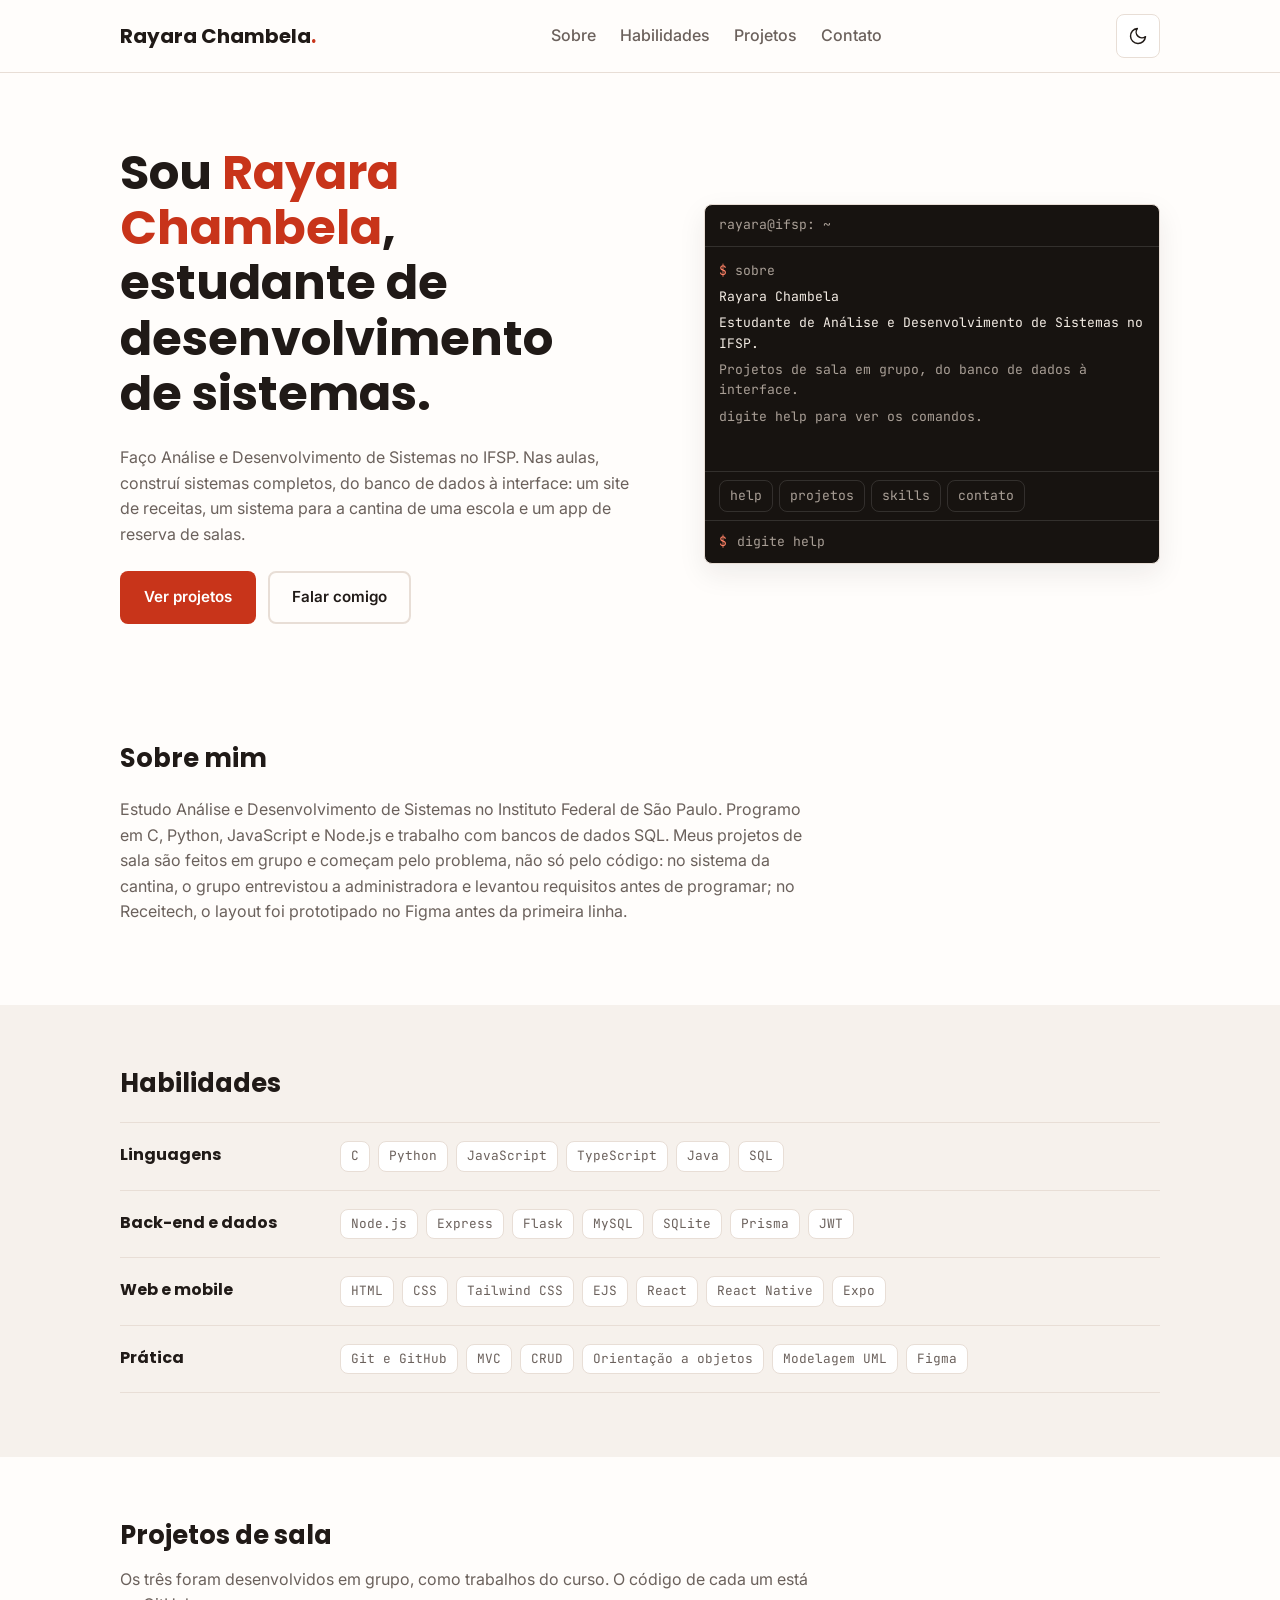
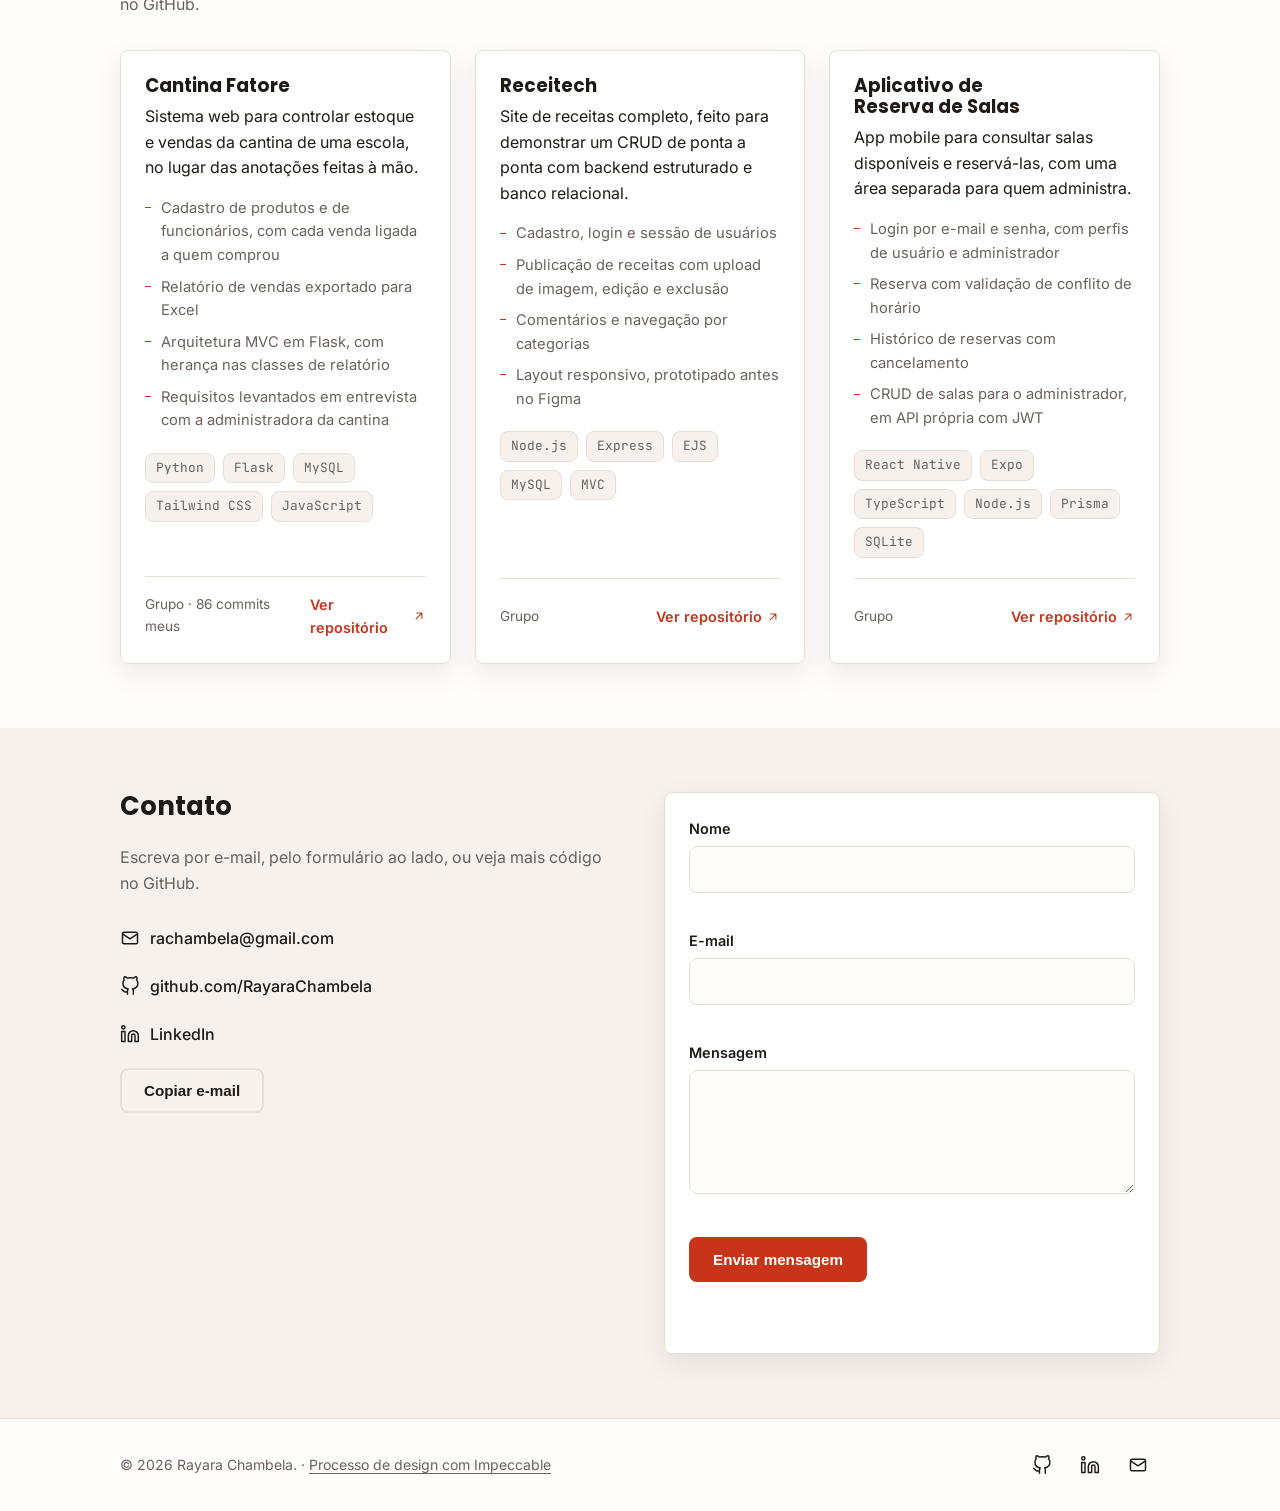
==== commit e5a73fb6: "Corrige catálogo e registros, adiciona reavaliação e porta correções à v3 Páginas do processo: catál" ====
--- a/index.html
+++ b/index.html
@@ -3,15 +3,27 @@
 <head>
   <meta charset="UTF-8" />
   <meta name="viewport" content="width=device-width, initial-scale=1.0" />
-  <title>Rayara Chambela — Desenvolvedora Front-end | Portfólio</title>
-  <meta name="description" content="Portfólio de Rayara Chambela, desenvolvedora front-end em transição de carreira, trazendo visão de produto para código." />
+  <title>Rayara Chambela · Estudante de Análise e Desenvolvimento de Sistemas</title>
+  <meta name="description" content="Portfólio de Rayara Chambela, estudante de Análise e Desenvolvimento de Sistemas no IFSP. Projetos de sala com Python, Node.js, SQL e React Native." />
   <link rel="icon" href="data:image/svg+xml,%3Csvg xmlns='http://www.w3.org/2000/svg' viewBox='0 0 64 64'%3E%3Crect width='64' height='64' rx='12' fill='%23ff5a3c'/%3E%3Ctext x='32' y='42' font-family='monospace' font-size='28' font-weight='700' fill='%23fff' text-anchor='middle'%3ERC%3C/text%3E%3C/svg%3E">
   <link rel="preconnect" href="https://fonts.googleapis.com">
   <link rel="preconnect" href="https://fonts.gstatic.com" crossorigin>
-  <link href="https://fonts.googleapis.com/css2?family=Inter:wght@400;600&family=Poppins:wght@700&family=JetBrains+Mono:wght@500;700&display=swap" rel="stylesheet">
+  <link href="https://fonts.googleapis.com/css2?family=Inter:wght@400;600&family=Poppins:wght@700&family=JetBrains+Mono:wght@500&display=swap" rel="stylesheet">
   <link rel="stylesheet" href="css/style.css" />
 </head>
 <body>
+
+  <!-- Ícones (sprite SVG, traço único de 1.75px) -->
+  <svg width="0" height="0" style="position:absolute" aria-hidden="true" focusable="false">
+    <symbol id="i-moon" viewBox="0 0 24 24"><path d="M21 12.8A9 9 0 1 1 11.2 3a7 7 0 0 0 9.8 9.8z"/></symbol>
+    <symbol id="i-sun" viewBox="0 0 24 24"><circle cx="12" cy="12" r="4"/><path d="M12 2v2M12 20v2M4.9 4.9l1.4 1.4M17.7 17.7l1.4 1.4M2 12h2M20 12h2M4.9 19.1l1.4-1.4M17.7 6.3l1.4-1.4"/></symbol>
+    <symbol id="i-menu" viewBox="0 0 24 24"><path d="M4 7h16M4 12h16M4 17h16"/></symbol>
+    <symbol id="i-close" viewBox="0 0 24 24"><path d="M6 6l12 12M18 6 6 18"/></symbol>
+    <symbol id="i-mail" viewBox="0 0 24 24"><rect x="3" y="5" width="18" height="14" rx="2"/><path d="m3 7 9 6 9-6"/></symbol>
+    <symbol id="i-github" viewBox="0 0 24 24"><path d="M9 19c-5 1.5-5-2.5-7-3m14 6v-3.87a3.37 3.37 0 0 0-.94-2.61c3.14-.35 6.44-1.54 6.44-7A5.44 5.44 0 0 0 20 4.77 5.07 5.07 0 0 0 19.91 1S18.73.65 16 2.48a13.38 13.38 0 0 0-7 0C6.27.65 5.09 1 5.09 1A5.07 5.07 0 0 0 5 4.77a5.44 5.44 0 0 0-1.5 3.78c0 5.42 3.3 6.61 6.44 7A3.37 3.37 0 0 0 9 18.13V22"/></symbol>
+    <symbol id="i-linkedin" viewBox="0 0 24 24"><path d="M16 8a6 6 0 0 1 6 6v7h-4v-7a2 2 0 0 0-2-2 2 2 0 0 0-2 2v7h-4v-7a6 6 0 0 1 6-6z"/><rect x="2" y="9" width="4" height="12"/><circle cx="4" cy="4" r="2"/></symbol>
+    <symbol id="i-arrow-up-right" viewBox="0 0 24 24"><path d="M7 17 17 7M8 7h9v9"/></symbol>
+  </svg>
 
   <a href="#conteudo" class="skip-link">Pular para o conteúdo</a>
 
@@ -23,16 +35,18 @@
       <nav class="nav" id="nav">
         <a href="#sobre">Sobre</a>
         <a href="#habilidades">Habilidades</a>
-        <a href="#projetos">Trabalhos</a>
+        <a href="#projetos">Projetos</a>
         <a href="#contato">Contato</a>
       </nav>
 
       <div class="header__actions">
         <button id="theme-toggle" class="icon-btn" type="button" aria-label="Alternar tema claro/escuro" title="Alternar tema">
-          <span aria-hidden="true">🌙</span>
+          <svg class="icon icon-moon" aria-hidden="true"><use href="#i-moon"/></svg>
+          <svg class="icon icon-sun" aria-hidden="true"><use href="#i-sun"/></svg>
         </button>
         <button id="nav-toggle" class="icon-btn nav-toggle" type="button" aria-label="Abrir menu" aria-expanded="false" aria-controls="nav">
-          <span class="nav-toggle__icon" aria-hidden="true">☰</span>
+          <svg class="icon icon-menu" aria-hidden="true"><use href="#i-menu"/></svg>
+          <svg class="icon icon-close" aria-hidden="true"><use href="#i-close"/></svg>
         </button>
       </div>
     </div>
@@ -42,151 +56,134 @@
     <!-- ===== Hero ===== -->
     <section class="hero container" id="inicio">
       <div class="hero__text">
-        <p class="hero__eyebrow">Desenvolvimento Front-end</p>
-        <h1>Sou <span class="highlight">Rayara Chambela</span>, desenvolvedora.</h1>
+        <h1>Sou <span class="highlight">Rayara Chambela</span>, estudante de desenvolvimento de sistemas.</h1>
         <p class="hero__lead">
-          Vim de outra área e migrei para desenvolvimento — trago visão de produto e de
-          processo para o código, não só a técnica. Construo interfaces com HTML, CSS e
-          JavaScript, com atenção a quem realmente vai usar.
+          Faço Análise e Desenvolvimento de Sistemas no IFSP. Nas aulas, construí sistemas
+          completos, do banco de dados à interface: um site de receitas, um sistema para
+          a cantina de uma escola e um app de reserva de salas.
         </p>
         <div class="hero__cta">
-          <a href="#projetos" class="btn btn--primary">Ver trabalhos</a>
+          <a href="#projetos" class="btn btn--primary">Ver projetos</a>
           <a href="#contato" class="btn btn--ghost">Falar comigo</a>
         </div>
       </div>
-      <div class="hero__avatar" aria-hidden="true"><span class="hero__avatar-bracket">&lt;</span>RC<span class="hero__avatar-bracket">/&gt;</span></div>
+
+      <div class="terminal" id="terminal">
+        <div class="terminal__bar" id="terminal-title">rayara@ifsp: ~</div>
+        <div class="terminal__log" id="terminal-log" role="log" aria-live="polite" aria-labelledby="terminal-title" tabindex="0"></div>
+        <div class="terminal__hints" id="terminal-hints">
+          <button type="button" class="terminal__chip" data-cmd="help">help</button>
+          <button type="button" class="terminal__chip" data-cmd="projetos">projetos</button>
+          <button type="button" class="terminal__chip" data-cmd="skills">skills</button>
+          <button type="button" class="terminal__chip" data-cmd="contato">contato</button>
+        </div>
+        <form class="terminal__form" id="terminal-form" autocomplete="off">
+          <label class="terminal__prompt" for="terminal-input">$</label>
+          <input type="text" id="terminal-input" spellcheck="false" autocapitalize="off" placeholder="digite help" />
+        </form>
+      </div>
     </section>
 
     <!-- ===== Sobre ===== -->
     <section class="section" id="sobre">
       <div class="container">
-        <span class="section__eyebrow">Sobre</span>
-        <h2 class="section__title">Quem escreve este código</h2>
+        <h2 class="section__title">Sobre mim</h2>
         <p class="section__text">
-          Cheguei ao desenvolvimento vindo de outra área — e isso molda como eu trabalho:
-          antes de escrever a primeira linha, quero entender o problema de quem vai usar
-          a interface. Foco em front-end (HTML, CSS e JavaScript), com atenção a
-          responsividade, tema claro/escuro e formulários que realmente funcionam, não só
-          que parecem funcionar.
+          Estudo Análise e Desenvolvimento de Sistemas no Instituto Federal de São Paulo.
+          Programo em C, Python, JavaScript e Node.js e trabalho com bancos de dados SQL.
+          Meus projetos de sala são feitos em grupo e começam pelo problema, não só pelo
+          código: no sistema da cantina, o grupo entrevistou a administradora e levantou
+          requisitos antes de programar; no Receitech, o layout foi prototipado no Figma
+          antes da primeira linha.
         </p>
-        <ul class="facts">
-          <li><strong>Em transição</strong> de carreira para dev</li>
-          <li><strong>Front-end</strong> como foco atual</li>
-          <li><strong>Visão de produto</strong> como diferencial</li>
-        </ul>
       </div>
     </section>
 
     <!-- ===== Habilidades ===== -->
     <section class="section section--alt" id="habilidades">
       <div class="container">
-        <span class="section__eyebrow">Habilidades</span>
-        <h2 class="section__title">O que eu uso no dia a dia</h2>
-
-        <div class="skills-grid">
-          <div class="skill-card">
-            <h3>Front-end</h3>
-            <ul class="tags">
-              <li>HTML</li><li>CSS</li><li>JavaScript</li>
-            </ul>
-          </div>
-          <div class="skill-card">
-            <h3>Boas práticas</h3>
-            <ul class="tags">
-              <li>Responsivo</li><li>Tema claro/escuro</li><li>Validação de formulário</li>
-            </ul>
-          </div>
-          <div class="skill-card">
-            <h3>Ferramentas</h3>
-            <ul class="tags">
-              <li>Git</li><li>GitHub</li><li>VS Code</li>
-            </ul>
-          </div>
-          <div class="skill-card">
-            <h3>Complementares</h3>
-            <ul class="tags">
-              <li>Visão de produto</li><li>Comunicação</li><li>Pesquisa com usuários</li>
-            </ul>
-          </div>
-        </div>
-      </div>
-    </section>
-
-    <!-- ===== Trabalhos ===== -->
+        <h2 class="section__title">Habilidades</h2>
+
+        <div class="skills">
+          <div class="skill-row">
+            <h3>Linguagens</h3>
+            <ul class="tags"><li>C</li><li>Python</li><li>JavaScript</li><li>TypeScript</li><li>Java</li><li>SQL</li></ul>
+          </div>
+          <div class="skill-row">
+            <h3>Back-end e dados</h3>
+            <ul class="tags"><li>Node.js</li><li>Express</li><li>Flask</li><li>MySQL</li><li>SQLite</li><li>Prisma</li><li>JWT</li></ul>
+          </div>
+          <div class="skill-row">
+            <h3>Web e mobile</h3>
+            <ul class="tags"><li>HTML</li><li>CSS</li><li>Tailwind CSS</li><li>EJS</li><li>React</li><li>React Native</li><li>Expo</li></ul>
+          </div>
+          <div class="skill-row">
+            <h3>Prática</h3>
+            <ul class="tags"><li>Git e GitHub</li><li>MVC</li><li>CRUD</li><li>Orientação a objetos</li><li>Modelagem UML</li><li>Figma</li></ul>
+          </div>
+        </div>
+      </div>
+    </section>
+
+    <!-- ===== Projetos ===== -->
     <section class="section" id="projetos">
       <div class="container">
-        <span class="section__eyebrow">Trabalhos</span>
-        <h2 class="section__title">O que eu já construí</h2>
-
-        <div class="filters" id="filtros" role="group" aria-label="Filtrar trabalhos por categoria">
-          <button class="filter-btn is-active" data-filter="todos" type="button" aria-pressed="true">Todos</button>
-          <button class="filter-btn" data-filter="front-end" type="button" aria-pressed="false">Front-end</button>
-          <button class="filter-btn" data-filter="javascript" type="button" aria-pressed="false">JavaScript</button>
-          <button class="filter-btn" data-filter="css" type="button" aria-pressed="false">CSS</button>
-        </div>
-
-        <div class="projects-grid" id="projetos-grid">
-
-          <article class="project-card project-card--1" data-tags="front-end javascript css">
-            <div class="project-card__thumb" aria-hidden="true">
-              <span>💻</span>
-            </div>
-            <span class="project-card__badge">Projeto real</span>
-            <div class="project-card__body">
-              <h3>Este portfólio</h3>
-              <p>O site que você está vendo agora: página única em HTML/CSS/JS puro, com
-                tema claro/escuro persistido, filtro de projetos e formulário com
-                validação client-side campo a campo.</p>
-              <ul class="tags">
-                <li>front-end</li><li>javascript</li><li>css</li>
-              </ul>
-              <div class="project-card__links">
-                <a href="https://github.com/RayaraChambela/portfolio-pessoal" class="link" target="_blank" rel="noopener">Ver no GitHub</a>
-              </div>
+        <h2 class="section__title">Projetos de sala</h2>
+        <p class="section__text section__text--intro">
+          Os três foram desenvolvidos em grupo, como trabalhos do curso. O código de cada um está no GitHub.
+        </p>
+
+        <div class="projects-grid">
+
+          <article class="project-card">
+            <h3>Cantina Fatore</h3>
+            <p class="project-card__summary">Sistema web para controlar estoque e vendas da cantina de uma escola, no lugar das anotações feitas à mão.</p>
+            <ul class="project-card__points">
+              <li>Cadastro de produtos e de funcionários, com cada venda ligada a quem comprou</li>
+              <li>Relatório de vendas exportado para Excel</li>
+              <li>Arquitetura MVC em Flask, com herança nas classes de relatório</li>
+              <li>Requisitos levantados em entrevista com a administradora da cantina</li>
+            </ul>
+            <ul class="tags"><li>Python</li><li>Flask</li><li>MySQL</li><li>Tailwind CSS</li><li>JavaScript</li></ul>
+            <div class="project-card__foot">
+              <span class="project-card__note">Grupo · 86 commits meus</span>
+              <a href="https://github.com/belleruivo/cantina-fatore" class="link" target="_blank" rel="noopener">Ver repositório <svg class="icon icon--sm" aria-hidden="true"><use href="#i-arrow-up-right"/></svg></a>
             </div>
           </article>
 
-          <article class="project-card project-card--2" data-tags="javascript">
-            <div class="project-card__thumb" aria-hidden="true">
-              <span>🗓️</span>
-            </div>
-            <span class="project-card__badge">Projeto de exemplo</span>
-            <div class="project-card__body">
-              <h3>Painel de agendamento</h3>
-              <p>Exemplo ilustrativo de interface para marcação de horários com
-                calendário e confirmação por e-mail — protótipo de front-end para
-                demonstrar organização de estado em JavaScript puro.</p>
-              <ul class="tags">
-                <li>javascript</li>
-              </ul>
-              <div class="project-card__links">
-                <span class="link" aria-disabled="true">Em breve</span>
-              </div>
+          <article class="project-card">
+            <h3>Receitech</h3>
+            <p class="project-card__summary">Site de receitas completo, feito para demonstrar um CRUD de ponta a ponta com backend estruturado e banco relacional.</p>
+            <ul class="project-card__points">
+              <li>Cadastro, login e sessão de usuários</li>
+              <li>Publicação de receitas com upload de imagem, edição e exclusão</li>
+              <li>Comentários e navegação por categorias</li>
+              <li>Layout responsivo, prototipado antes no Figma</li>
+            </ul>
+            <ul class="tags"><li>Node.js</li><li>Express</li><li>EJS</li><li>MySQL</li><li>MVC</li></ul>
+            <div class="project-card__foot">
+              <span class="project-card__note">Grupo</span>
+              <a href="https://github.com/RayaraChambela/receitech-parte2" class="link" target="_blank" rel="noopener">Ver repositório <svg class="icon icon--sm" aria-hidden="true"><use href="#i-arrow-up-right"/></svg></a>
             </div>
           </article>
 
-          <article class="project-card project-card--3" data-tags="css">
-            <div class="project-card__thumb" aria-hidden="true">
-              <span>📋</span>
-            </div>
-            <span class="project-card__badge">Projeto de exemplo</span>
-            <div class="project-card__body">
-              <h3>Painel de tarefas</h3>
-              <p>Exemplo ilustrativo de lista de tarefas com filtro por status e tema
-                responsivo — foco em CSS Grid/Flexbox e em pequenos detalhes de
-                microinteração.</p>
-              <ul class="tags">
-                <li>css</li>
-              </ul>
-              <div class="project-card__links">
-                <a href="#" class="link" aria-disabled="true">Em breve</a>
-              </div>
+          <article class="project-card">
+            <h3>Aplicativo de Reserva de Salas</h3>
+            <p class="project-card__summary">App mobile para consultar salas disponíveis e reservá-las, com uma área separada para quem administra.</p>
+            <ul class="project-card__points">
+              <li>Login por e-mail e senha, com perfis de usuário e administrador</li>
+              <li>Reserva com validação de conflito de horário</li>
+              <li>Histórico de reservas com cancelamento</li>
+              <li>CRUD de salas para o administrador, em API própria com JWT</li>
+            </ul>
+            <ul class="tags"><li>React Native</li><li>Expo</li><li>TypeScript</li><li>Node.js</li><li>Prisma</li><li>SQLite</li></ul>
+            <div class="project-card__foot">
+              <span class="project-card__note">Grupo</span>
+              <a href="https://github.com/RayaraChambela/reservas-salas" class="link" target="_blank" rel="noopener">Ver repositório <svg class="icon icon--sm" aria-hidden="true"><use href="#i-arrow-up-right"/></svg></a>
             </div>
           </article>
 
         </div>
-
-        <p class="empty-state" id="empty-state" hidden>Nenhum trabalho encontrado para este filtro.</p>
       </div>
     </section>
 
@@ -194,16 +191,14 @@
     <section class="section section--alt" id="contato">
       <div class="container contact">
         <div class="contact__info">
-          <span class="section__eyebrow">Contato</span>
-          <h2 class="section__title">Vamos conversar?</h2>
+          <h2 class="section__title">Contato</h2>
           <p class="section__text">
-            Me manda uma mensagem por e-mail, pelo formulário ao lado, ou vê meu código
-            no GitHub.
+            Escreva por e-mail, pelo formulário ao lado, ou veja mais código no GitHub.
           </p>
           <ul class="contact__links">
-            <li><a href="mailto:rachambela@gmail.com">✉️ rachambela@gmail.com</a></li>
-            <li><a href="https://github.com/RayaraChambela" target="_blank" rel="noopener">🐙 GitHub</a></li>
-            <li><a href="https://www.linkedin.com/in/rayara-chambela-geronimo-946944247/" target="_blank" rel="noopener">💼 LinkedIn</a></li>
+            <li><a href="mailto:rachambela@gmail.com"><svg class="icon" aria-hidden="true"><use href="#i-mail"/></svg> rachambela@gmail.com</a></li>
+            <li><a href="https://github.com/RayaraChambela" target="_blank" rel="noopener"><svg class="icon" aria-hidden="true"><use href="#i-github"/></svg> github.com/RayaraChambela</a></li>
+          <li><a href="https://www.linkedin.com/in/rayara-chambela-geronimo-946944247/" target="_blank" rel="noopener"><svg class="icon" aria-hidden="true"><use href="#i-linkedin"/></svg> LinkedIn</a></li>
           </ul>
           <button type="button" class="btn btn--ghost copy-email" id="copy-email">Copiar e-mail</button><span class="copy-status" id="copy-status" role="status" aria-live="polite"></span>
         </div>
@@ -236,12 +231,12 @@
 
   <footer class="footer">
     <div class="container footer__bar">
-      <p>&copy; <span id="ano-atual"></span> Rayara Chambela. Todos os direitos reservados. ·
+      <p>&copy; <span id="ano-atual"></span> Rayara Chambela. ·
         <a href="processo/index.html">Processo de design com Impeccable</a></p>
       <div class="footer__socials">
-        <a href="https://github.com/RayaraChambela" target="_blank" rel="noopener" aria-label="GitHub">🐙</a>
-        <a href="https://www.linkedin.com/in/rayara-chambela-geronimo-946944247/" target="_blank" rel="noopener" aria-label="LinkedIn">💼</a>
-        <a href="mailto:rachambela@gmail.com" aria-label="E-mail">✉️</a>
+        <a href="https://github.com/RayaraChambela" target="_blank" rel="noopener" aria-label="GitHub"><svg class="icon" aria-hidden="true"><use href="#i-github"/></svg></a>
+        <a href="https://www.linkedin.com/in/rayara-chambela-geronimo-946944247/" target="_blank" rel="noopener" aria-label="LinkedIn"><svg class="icon" aria-hidden="true"><use href="#i-linkedin"/></svg></a>
+        <a href="mailto:rachambela@gmail.com" aria-label="E-mail"><svg class="icon" aria-hidden="true"><use href="#i-mail"/></svg></a>
       </div>
     </div>
   </footer>
--- a/css/style.css
+++ b/css/style.css
@@ -22,6 +22,13 @@
   --space-md: 20px;
   --space-lg: 24px;
   --space-xl: 48px;
+
+  /* Terminal: superfície escura nos dois temas (é um terminal) */
+  --term-bg: #171310;
+  --term-text: #f3ece4;
+  --term-muted: #a99f96;
+  --term-accent: #ff8266;
+  --term-line: rgba(255, 255, 255, 0.12);
 }
 
 :root[data-theme="dark"] {
@@ -36,38 +43,12 @@
   --primary-contrast: #16130f;
   --card-bg: #221c16;
   --shadow: 0 10px 28px rgba(0, 0, 0, 0.45);
+  --term-bg: #0f0d0a;
 }
 
 * { box-sizing: border-box; }
 
 html { scroll-behavior: smooth; scroll-padding-top: 72px; }
-
-/* Foco visível consistente em todo elemento interativo (WCAG 2.4.7) */
-a:focus-visible,
-button:focus-visible,
-input:focus-visible,
-textarea:focus-visible {
-  outline: 2px solid var(--primary);
-  outline-offset: 2px;
-}
-
-.skip-link {
-  position: absolute;
-  top: -48px;
-  left: 12px;
-  z-index: 100;
-  background: var(--primary);
-  color: #ffffff;
-  padding: 10px 16px;
-  border-radius: var(--radius);
-  text-decoration: none;
-  font-weight: 600;
-  transition: top .15s ease;
-}
-.skip-link:focus-visible {
-  top: 12px;
-  outline-offset: 4px;
-}
 
 body {
   margin: 0;
@@ -78,17 +59,63 @@
   transition: background-color .2s ease, color .2s ease;
 }
 
+/* Superfícies do navegador temadas pela paleta */
+::selection { background: var(--primary); color: var(--primary-contrast); }
+input, textarea { caret-color: var(--primary); }
+* { scrollbar-color: var(--border) transparent; }
+
+/* Foco visível consistente em todo elemento interativo (WCAG 2.4.7) */
+a:focus-visible,
+button:focus-visible,
+input:focus-visible,
+textarea:focus-visible,
+.terminal__log:focus-visible {
+  outline: 2px solid var(--primary);
+  outline-offset: 2px;
+}
+
+.skip-link {
+  position: absolute;
+  top: -48px;
+  left: 12px;
+  z-index: 100;
+  background: var(--primary);
+  color: var(--primary-contrast);
+  padding: 10px 16px;
+  border-radius: var(--radius);
+  text-decoration: none;
+  font-weight: 600;
+  transition: top .15s ease;
+}
+.skip-link:focus-visible {
+  top: 12px;
+  outline-offset: 4px;
+}
+
 .container {
   max-width: var(--max-width);
   margin: 0 auto;
   padding: 0 20px;
 }
 
-h1, h2, h3 { line-height: 1.15; margin: 0 0 .5em; font-family: var(--font-display); }
-
-a { color: inherit; }
+h1, h2, h3 { line-height: 1.15; margin: 0 0 .5em; font-family: var(--font-display); text-wrap: balance; }
+
+a { color: inherit; text-underline-offset: 3px; }
 
 ul { list-style: none; margin: 0; padding: 0; }
+
+/* Ícones (sprite SVG, traço único) */
+.icon {
+  width: 20px;
+  height: 20px;
+  fill: none;
+  stroke: currentColor;
+  stroke-width: 1.75;
+  stroke-linecap: round;
+  stroke-linejoin: round;
+  flex: 0 0 auto;
+}
+.icon--sm { width: 14px; height: 14px; }
 
 /* =========================================================
    Header
@@ -122,7 +149,6 @@
   gap: 24px;
 }
 .nav a {
-  padding: 10px 0;
   text-decoration: none;
   font-weight: 500;
   color: var(--text-muted);
@@ -142,7 +168,6 @@
   border-radius: var(--radius);
   width: 44px;
   height: 44px;
-  font-size: 1.1rem;
   cursor: pointer;
   display: inline-flex;
   align-items: center;
@@ -150,9 +175,15 @@
 }
 .icon-btn:hover { border-color: var(--primary); }
 
+/* Alternância de ícones por estado, sem JS */
+.icon-sun { display: none; }
+:root[data-theme="dark"] .icon-sun { display: inline; }
+:root[data-theme="dark"] .icon-moon { display: none; }
+
 .nav-toggle { display: none; }
-.nav-toggle[aria-expanded="true"] .nav-toggle__icon { transform: rotate(90deg); }
-.nav-toggle__icon { display: inline-block; transition: transform .15s ease; }
+.nav-toggle .icon-close { display: none; }
+.nav-toggle[aria-expanded="true"] .icon-close { display: inline; }
+.nav-toggle[aria-expanded="true"] .icon-menu { display: none; }
 
 /* =========================================================
    Hero
@@ -167,18 +198,8 @@
 
 .hero__text { flex: 1 1 420px; }
 
-.hero__eyebrow {
-  color: var(--primary);
-  font-weight: 600;
-  font-family: var(--font-mono);
-  font-size: .85rem;
-  letter-spacing: .04em;
-  text-transform: uppercase;
-  margin: 0 0 8px;
-}
-
 .hero h1 {
-  font-size: clamp(2.1rem, 5vw, 3.2rem);
+  font-size: clamp(2rem, 4.6vw, 3rem);
 }
 
 .highlight { color: var(--primary); }
@@ -193,24 +214,6 @@
   gap: 12px;
   margin-top: 24px;
   flex-wrap: wrap;
-}
-
-.hero__avatar-bracket { opacity: .55; font-weight: 500; }
-
-.hero__avatar {
-  flex: 0 0 auto;
-  width: 180px;
-  height: 180px;
-  border-radius: var(--radius);
-  background: var(--primary);
-  color: var(--primary-contrast);
-  display: flex;
-  align-items: center;
-  justify-content: center;
-  font-family: var(--font-mono);
-  font-size: 2.5rem;
-  font-weight: 700;
-  box-shadow: var(--shadow);
 }
 
 /* Buttons */
@@ -237,21 +240,84 @@
 .btn--ghost:hover { border-color: var(--primary); color: var(--primary); }
 
 /* =========================================================
+   Terminal (diferencial: dá para digitar comandos)
+   ========================================================= */
+.terminal {
+  flex: 1 1 340px;
+  max-width: 460px;
+  height: 360px;
+  display: flex;
+  flex-direction: column;
+  background: var(--term-bg);
+  color: var(--term-text);
+  border: 1px solid var(--border);
+  border-radius: var(--radius);
+  box-shadow: var(--shadow);
+  font-family: var(--font-mono);
+  font-size: .82rem;
+  line-height: 1.55;
+  overflow: hidden;
+}
+.terminal__bar {
+  padding: 10px 14px;
+  color: var(--term-muted);
+  border-bottom: 1px solid var(--term-line);
+}
+.terminal__log {
+  flex: 1;
+  overflow-y: auto;
+  padding: 14px;
+}
+.terminal__line { margin: 0 0 6px; white-space: pre-wrap; overflow-wrap: anywhere; }
+.terminal__line--cmd { color: var(--term-muted); }
+.terminal__line--cmd::before { content: "$ "; color: var(--term-accent); }
+.terminal__line--muted { color: var(--term-muted); }
+.terminal__line a { color: var(--term-accent); }
+.terminal__hints {
+  display: flex;
+  flex-wrap: wrap;
+  gap: 6px;
+  padding: 8px 14px;
+  border-top: 1px solid var(--term-line);
+}
+.terminal__chip {
+  font: inherit;
+  color: var(--term-muted);
+  background: transparent;
+  border: 1px solid var(--term-line);
+  border-radius: var(--radius);
+  padding: 4px 10px;
+  min-height: 32px;
+  cursor: pointer;
+}
+.terminal__chip:hover { color: var(--term-accent); border-color: var(--term-accent); }
+.terminal__form {
+  display: flex;
+  align-items: center;
+  gap: 8px;
+  padding: 10px 14px;
+  border-top: 1px solid var(--term-line);
+}
+.terminal__form:focus-within { outline: 2px solid var(--term-accent); outline-offset: -2px; }
+.terminal__prompt { color: var(--term-accent); }
+.terminal__form input {
+  flex: 1;
+  min-width: 0;
+  background: transparent;
+  border: 0;
+  color: var(--term-text);
+  font: inherit;
+  caret-color: var(--term-accent);
+}
+.terminal__form input:focus-visible { outline: none; }
+.terminal__form input::placeholder { color: var(--term-muted); }
+
+/* =========================================================
    Sections
    ========================================================= */
 .section { padding: 64px 0; }
 .section--alt { background: var(--bg-alt); }
 
-.section__eyebrow {
-  display: block;
-  font-family: var(--font-mono);
-  font-size: .8rem;
-  letter-spacing: .04em;
-  text-transform: uppercase;
-  color: var(--primary);
-  margin: 0 0 8px;
-}
-
 .section__title {
   font-size: 1.6rem;
   margin-bottom: 24px;
@@ -261,28 +327,20 @@
   color: var(--text-muted);
   max-width: 70ch;
 }
-
-.facts {
-  display: flex;
-  gap: 32px;
-  margin-top: 28px;
-  flex-wrap: wrap;
-}
-.facts li { color: var(--text-muted); }
-.facts strong { display: block; font-size: 1.5rem; color: var(--text); }
-
-/* Skills */
-.skills-grid {
+.section__text--intro { margin: -8px 0 32px; }
+
+/* Skills: linhas (rótulo + tags), sem cards */
+.skills { border-bottom: 1px solid var(--border); }
+.skill-row {
   display: grid;
-  grid-template-columns: repeat(auto-fit, minmax(220px, 1fr));
+  grid-template-columns: 200px 1fr;
   gap: var(--space-md);
-}
-.skill-card {
-  background: var(--card-bg);
-  border: 1px solid var(--border);
-  border-radius: var(--radius);
-  padding: 20px;
-}
+  align-items: baseline;
+  padding: 18px 0;
+  border-top: 1px solid var(--border);
+}
+.skill-row h3 { font-size: 1rem; margin: 0; }
+.skill-row .tags { margin-top: 0; }
 
 .tags {
   display: flex;
@@ -291,7 +349,7 @@
   margin-top: 12px;
 }
 .tags li {
-  background: var(--bg-alt);
+  background: var(--bg);
   border: 1px solid var(--border);
   padding: 4px 10px;
   border-radius: var(--radius);
@@ -299,105 +357,69 @@
   font-family: var(--font-mono);
   color: var(--text-muted);
 }
-
-/* Filters */
-.filters {
-  display: flex;
-  gap: 10px;
-  margin-bottom: 24px;
-  flex-wrap: wrap;
-}
-.filter-btn {
-  min-height: 44px;
-  padding: 8px 16px;
-  border-radius: var(--radius);
-  border: 1px solid var(--border);
-  background: var(--card-bg);
-  color: var(--text-muted);
-  cursor: pointer;
-  font-weight: 600;
-  font-family: var(--font-mono);
-  font-size: .85rem;
-}
-.filter-btn.is-active,
-.filter-btn:hover {
-  border-color: var(--primary);
-  color: var(--primary);
-}
-.filter-btn[aria-pressed="true"] {
-  background: var(--primary);
-  color: var(--primary-contrast);
-  border-color: var(--primary);
-}
+.section--alt .tags li { background: var(--card-bg); }
+.project-card .tags li { background: var(--bg-alt); }
 
 /* Projects */
 .projects-grid {
   display: grid;
-  grid-template-columns: repeat(auto-fit, minmax(260px, 1fr));
-  gap: 24px;
+  grid-template-columns: repeat(auto-fit, minmax(300px, 1fr));
+  gap: var(--space-lg);
 }
 .project-card {
   background: var(--card-bg);
   border: 1px solid var(--border);
   border-radius: var(--radius);
-  overflow: hidden;
   box-shadow: var(--shadow);
+  padding: 24px;
   display: flex;
   flex-direction: column;
   transition: transform .15s ease;
 }
-.project-card__thumb {
-  height: 160px;
-  display: flex;
-  align-items: center;
-  justify-content: center;
-  font-size: 2.5rem;
-  background: var(--bg-alt);
-  border-bottom: 3px solid var(--primary);
-}
-.project-card__badge {
-  display: inline-block;
-  margin: 14px 18px -6px;
-  font-family: var(--font-mono);
-  font-size: .72rem;
-  letter-spacing: .04em;
-  text-transform: uppercase;
-  color: var(--text-muted);
-  background: var(--bg-alt);
-  border: 1px solid var(--border);
-  border-radius: var(--radius);
-  padding: 2px 8px;
-  width: fit-content;
-}
-.project-card__body { padding: 18px; }
-.project-card__body p {
+.project-card h3 { font-size: 1.15rem; margin-bottom: 8px; }
+.project-card__summary { color: var(--text); margin: 0 0 16px; }
+.project-card__points {
+  margin: 0 0 8px;
+  display: grid;
+  gap: 8px;
   color: var(--text-muted);
   font-size: .92rem;
 }
-.project-card__links {
-  display: flex;
-  gap: 16px;
-  margin-top: 14px;
-}
+.project-card__points li {
+  padding-left: 16px;
+  position: relative;
+}
+.project-card__points li::before {
+  content: "";
+  position: absolute;
+  left: 0;
+  top: .7em;
+  width: 6px;
+  height: 1px;
+  background: var(--primary);
+}
+.project-card .tags { margin-bottom: 20px; }
+.project-card__foot {
+  margin-top: auto;
+  display: flex;
+  align-items: center;
+  justify-content: space-between;
+  gap: 12px;
+  padding-top: 16px;
+  border-top: 1px solid var(--border);
+}
+.project-card__note { color: var(--text-muted); font-size: .85rem; }
 .link {
   color: var(--primary);
   font-weight: 600;
   text-decoration: none;
-  font-size: .88rem;
+  font-size: .9rem;
+  display: inline-flex;
+  align-items: center;
+  gap: 4px;
+  min-height: 44px;
 }
 .link:hover { text-decoration: underline; }
-.link { display: inline-flex; align-items: center; min-height: 44px; }
-.link[aria-disabled="true"] {
-  color: var(--text-muted);
-  cursor: not-allowed;
-  pointer-events: none;
-}
-
-.empty-state {
-  color: var(--text-muted);
-  text-align: center;
-  padding: 24px 0;
-}
 
 /* Contact */
 .contact {
@@ -409,16 +431,17 @@
   margin-top: 20px;
   display: flex;
   flex-direction: column;
-  gap: 12px;
+  gap: 4px;
 }
 .contact__links a {
   text-decoration: none;
   font-weight: 500;
+  display: inline-flex;
+  align-items: center;
+  gap: 10px;
+  min-height: 44px;
 }
 .contact__links a:hover { color: var(--primary); }
-.contact__links a { display: inline-flex; align-items: center; min-height: 44px; }
-.copy-email { margin-top: 12px; }
-.copy-status { margin-left: 12px; color: var(--text-muted); font-size: .88rem; }
 
 .contact-form {
   background: var(--card-bg);
@@ -465,6 +488,8 @@
   min-height: 1.2em;
 }
 .form-status.is-success { color: var(--text); }
+.copy-email { margin-top: 12px; }
+.copy-status { margin-left: 12px; color: var(--text-muted); font-size: .88rem; }
 
 /* Footer */
 .footer {
@@ -479,7 +504,7 @@
   gap: 12px;
 }
 .footer p { color: var(--text-muted); margin: 0; font-size: .88rem; }
-.footer__socials { display: flex; gap: 4px; font-size: 1.2rem; }
+.footer__socials { display: flex; gap: 4px; }
 .footer__socials a {
   text-decoration: none;
   display: inline-flex;
@@ -489,7 +514,7 @@
   height: 44px;
   border-radius: var(--radius);
 }
-.footer__socials a:hover { background: var(--bg-alt); }
+.footer__socials a:hover { background: var(--bg-alt); color: var(--primary); }
 
 /* =========================================================
    Responsivo
@@ -511,7 +536,8 @@
   .nav-toggle { display: inline-flex; }
 
   .contact { grid-template-columns: 1fr; }
-  .hero__avatar { width: 140px; height: 140px; font-size: 2rem; }
+  .skill-row { grid-template-columns: 1fr; gap: 10px; }
+  .terminal { max-width: none; height: 320px; }
 }
 
 /* Movimento reduzido: sem rolagem suave nem transições */
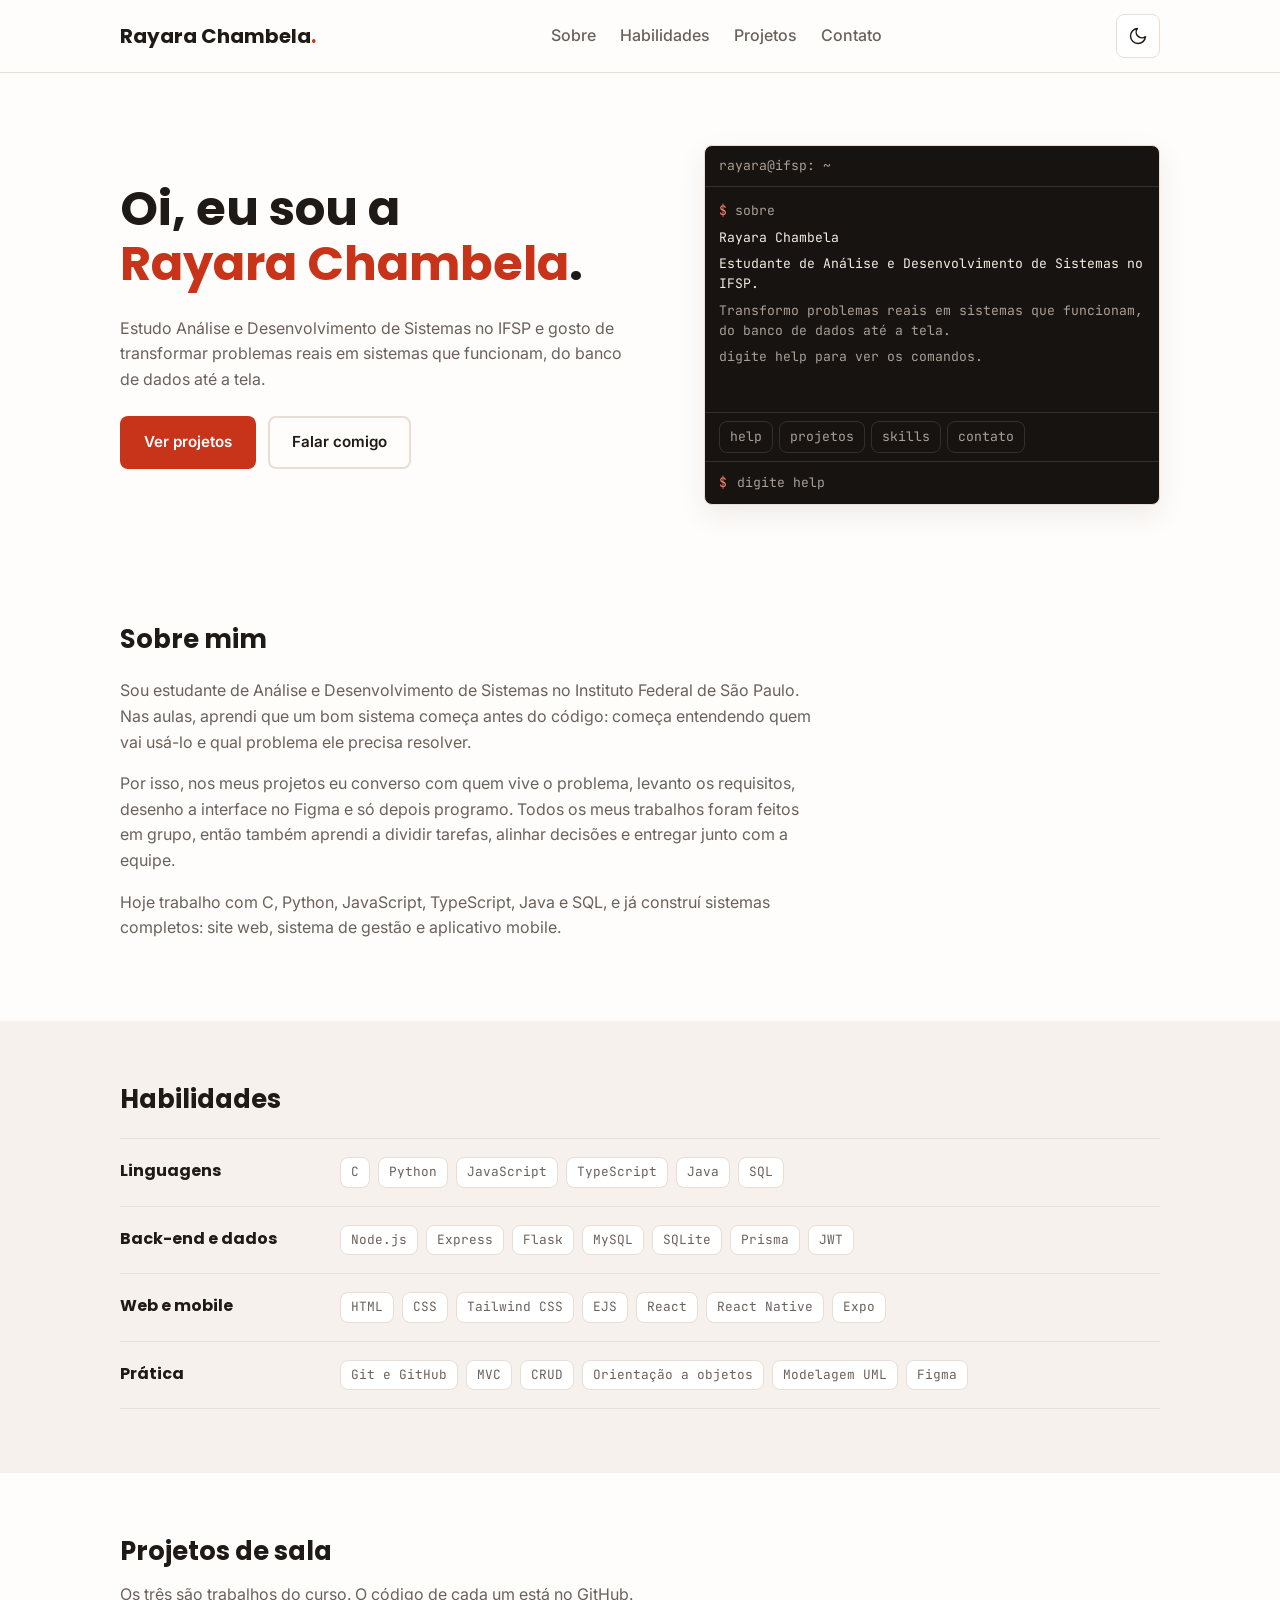
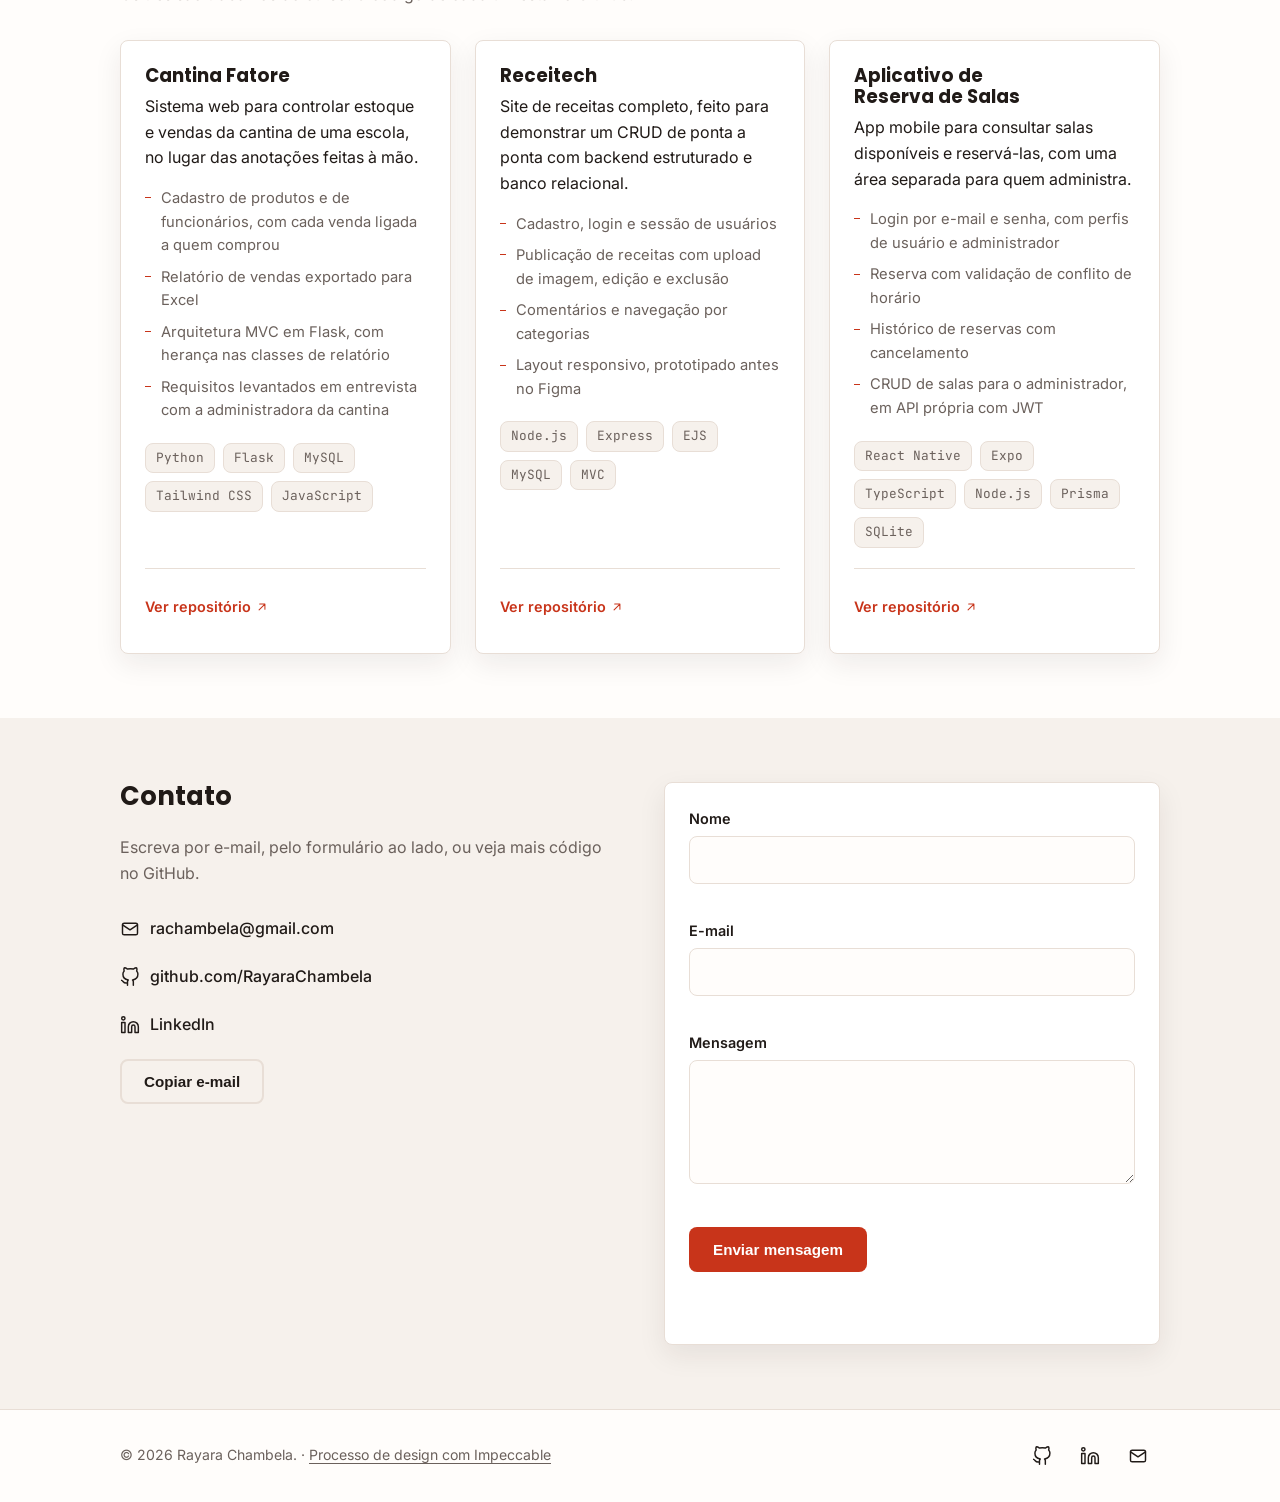
==== commit bd1c3bd0: "Atualiza texto do hero e do Sobre; remove commits e "Grupo" dos cards Co-Authored-By: Claude Sonnet " ====
--- a/index.html
+++ b/index.html
@@ -56,11 +56,10 @@
     <!-- ===== Hero ===== -->
     <section class="hero container" id="inicio">
       <div class="hero__text">
-        <h1>Sou <span class="highlight">Rayara Chambela</span>, estudante de desenvolvimento de sistemas.</h1>
+        <h1>Oi, eu sou a <span class="highlight">Rayara Chambela</span>.</h1>
         <p class="hero__lead">
-          Faço Análise e Desenvolvimento de Sistemas no IFSP. Nas aulas, construí sistemas
-          completos, do banco de dados à interface: um site de receitas, um sistema para
-          a cantina de uma escola e um app de reserva de salas.
+          Estudo Análise e Desenvolvimento de Sistemas no IFSP e gosto de transformar
+          problemas reais em sistemas que funcionam, do banco de dados até a tela.
         </p>
         <div class="hero__cta">
           <a href="#projetos" class="btn btn--primary">Ver projetos</a>
@@ -89,12 +88,19 @@
       <div class="container">
         <h2 class="section__title">Sobre mim</h2>
         <p class="section__text">
-          Estudo Análise e Desenvolvimento de Sistemas no Instituto Federal de São Paulo.
-          Programo em C, Python, JavaScript e Node.js e trabalho com bancos de dados SQL.
-          Meus projetos de sala são feitos em grupo e começam pelo problema, não só pelo
-          código: no sistema da cantina, o grupo entrevistou a administradora e levantou
-          requisitos antes de programar; no Receitech, o layout foi prototipado no Figma
-          antes da primeira linha.
+          Sou estudante de Análise e Desenvolvimento de Sistemas no Instituto Federal de São
+          Paulo. Nas aulas, aprendi que um bom sistema começa antes do código: começa
+          entendendo quem vai usá-lo e qual problema ele precisa resolver.
+        </p>
+        <p class="section__text">
+          Por isso, nos meus projetos eu converso com quem vive o problema, levanto os
+          requisitos, desenho a interface no Figma e só depois programo. Todos os meus
+          trabalhos foram feitos em grupo, então também aprendi a dividir tarefas, alinhar
+          decisões e entregar junto com a equipe.
+        </p>
+        <p class="section__text">
+          Hoje trabalho com C, Python, JavaScript, TypeScript, Java e SQL, e já construí
+          sistemas completos: site web, sistema de gestão e aplicativo mobile.
         </p>
       </div>
     </section>
@@ -130,7 +136,7 @@
       <div class="container">
         <h2 class="section__title">Projetos de sala</h2>
         <p class="section__text section__text--intro">
-          Os três foram desenvolvidos em grupo, como trabalhos do curso. O código de cada um está no GitHub.
+          Os três são trabalhos do curso. O código de cada um está no GitHub.
         </p>
 
         <div class="projects-grid">
@@ -146,7 +152,6 @@
             </ul>
             <ul class="tags"><li>Python</li><li>Flask</li><li>MySQL</li><li>Tailwind CSS</li><li>JavaScript</li></ul>
             <div class="project-card__foot">
-              <span class="project-card__note">Grupo · 86 commits meus</span>
               <a href="https://github.com/belleruivo/cantina-fatore" class="link" target="_blank" rel="noopener">Ver repositório <svg class="icon icon--sm" aria-hidden="true"><use href="#i-arrow-up-right"/></svg></a>
             </div>
           </article>
@@ -162,7 +167,6 @@
             </ul>
             <ul class="tags"><li>Node.js</li><li>Express</li><li>EJS</li><li>MySQL</li><li>MVC</li></ul>
             <div class="project-card__foot">
-              <span class="project-card__note">Grupo</span>
               <a href="https://github.com/RayaraChambela/receitech-parte2" class="link" target="_blank" rel="noopener">Ver repositório <svg class="icon icon--sm" aria-hidden="true"><use href="#i-arrow-up-right"/></svg></a>
             </div>
           </article>
@@ -178,7 +182,6 @@
             </ul>
             <ul class="tags"><li>React Native</li><li>Expo</li><li>TypeScript</li><li>Node.js</li><li>Prisma</li><li>SQLite</li></ul>
             <div class="project-card__foot">
-              <span class="project-card__note">Grupo</span>
               <a href="https://github.com/RayaraChambela/reservas-salas" class="link" target="_blank" rel="noopener">Ver repositório <svg class="icon icon--sm" aria-hidden="true"><use href="#i-arrow-up-right"/></svg></a>
             </div>
           </article>
--- a/css/style.css
+++ b/css/style.css
@@ -408,7 +408,6 @@
   padding-top: 16px;
   border-top: 1px solid var(--border);
 }
-.project-card__note { color: var(--text-muted); font-size: .85rem; }
 .link {
   color: var(--primary);
   font-weight: 600;
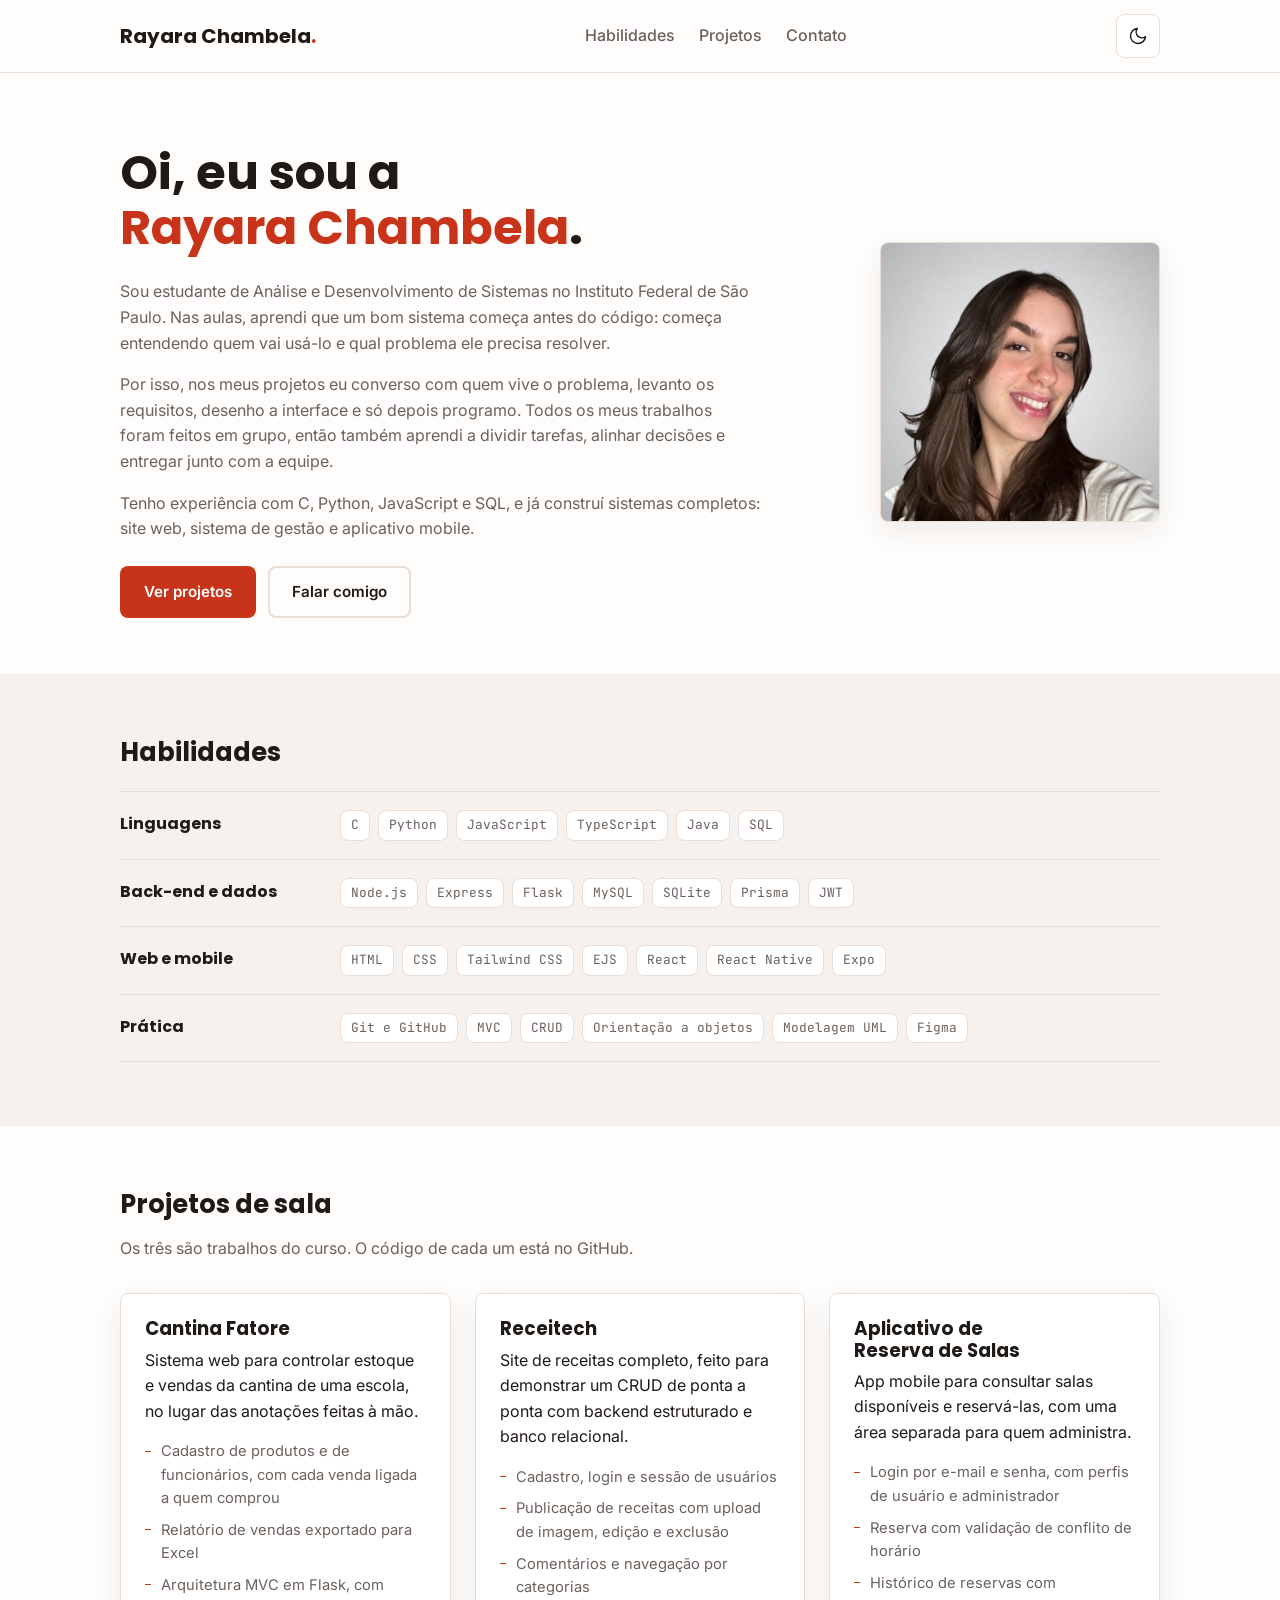
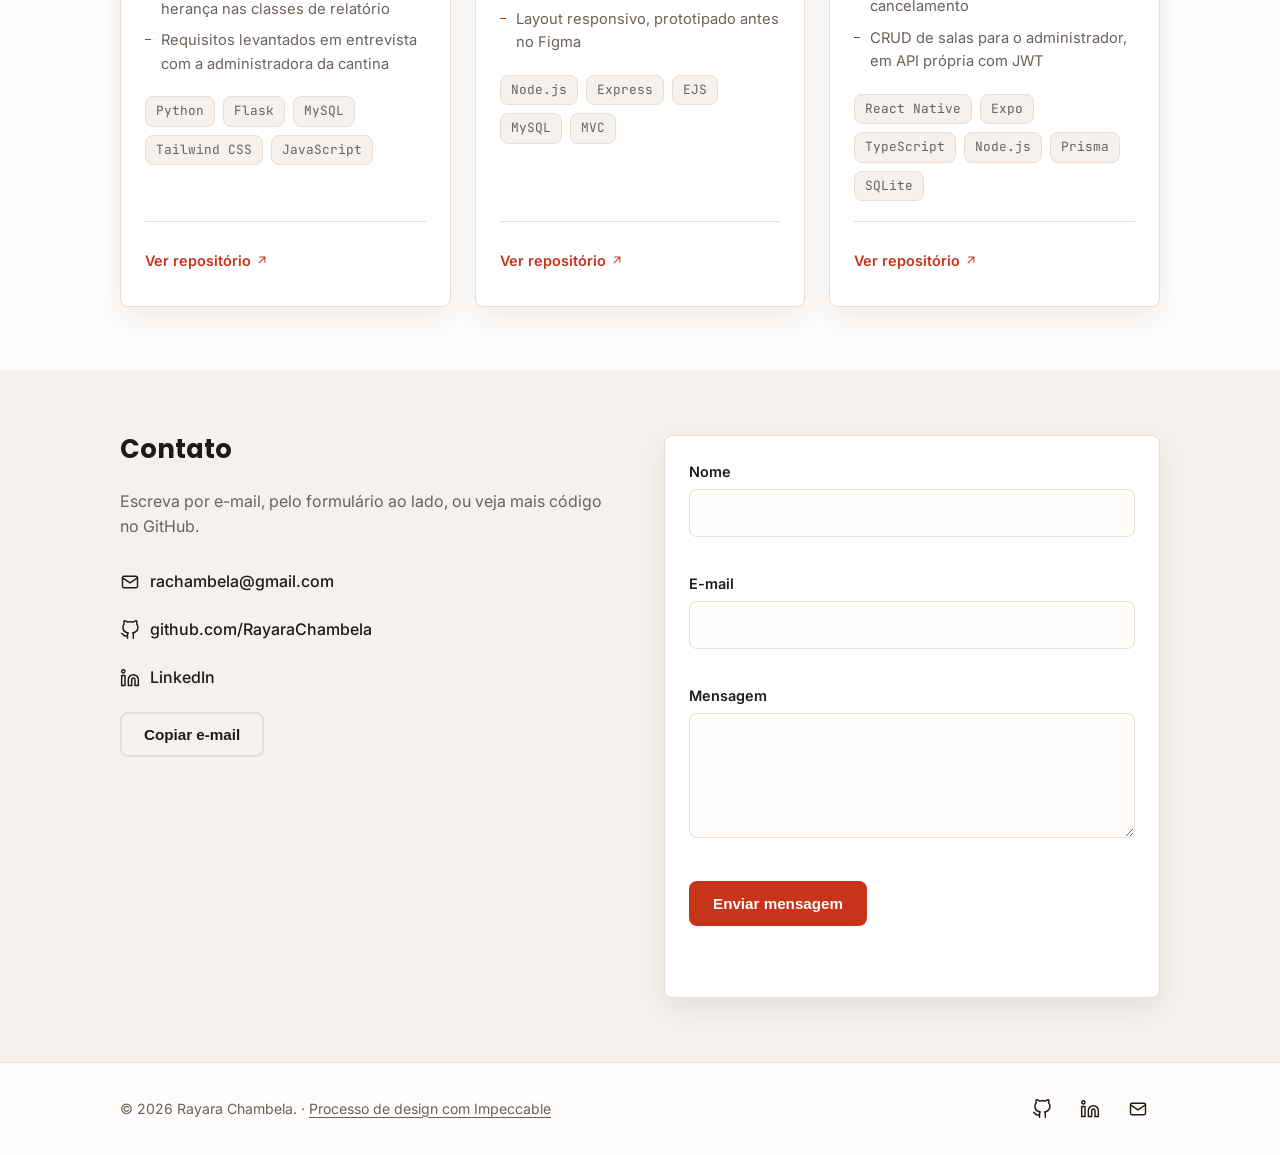
==== commit ebd99a2a: "Move o texto do Sobre para o topo, adiciona foto e remove o terminal - Texto do "Sobre mim" passa a " ====
--- a/index.html
+++ b/index.html
@@ -33,7 +33,6 @@
       <a href="#topo" class="logo">Rayara Chambela<span class="logo__dot">.</span></a>
 
       <nav class="nav" id="nav">
-        <a href="#sobre">Sobre</a>
         <a href="#habilidades">Habilidades</a>
         <a href="#projetos">Projetos</a>
         <a href="#contato">Contato</a>
@@ -58,8 +57,19 @@
       <div class="hero__text">
         <h1>Oi, eu sou a <span class="highlight">Rayara Chambela</span>.</h1>
         <p class="hero__lead">
-          Estudo Análise e Desenvolvimento de Sistemas no IFSP e gosto de transformar
-          problemas reais em sistemas que funcionam, do banco de dados até a tela.
+          Sou estudante de Análise e Desenvolvimento de Sistemas no Instituto Federal de São
+          Paulo. Nas aulas, aprendi que um bom sistema começa antes do código: começa
+          entendendo quem vai usá-lo e qual problema ele precisa resolver.
+        </p>
+        <p class="hero__lead">
+          Por isso, nos meus projetos eu converso com quem vive o problema, levanto os
+          requisitos, desenho a interface e só depois programo. Todos os meus
+          trabalhos foram feitos em grupo, então também aprendi a dividir tarefas, alinhar
+          decisões e entregar junto com a equipe.
+        </p>
+        <p class="hero__lead">
+          Tenho experiência com C, Python, JavaScript e SQL, e já construí
+          sistemas completos: site web, sistema de gestão e aplicativo mobile.
         </p>
         <div class="hero__cta">
           <a href="#projetos" class="btn btn--primary">Ver projetos</a>
@@ -67,42 +77,7 @@
         </div>
       </div>
 
-      <div class="terminal" id="terminal">
-        <div class="terminal__bar" id="terminal-title">rayara@ifsp: ~</div>
-        <div class="terminal__log" id="terminal-log" role="log" aria-live="polite" aria-labelledby="terminal-title" tabindex="0"></div>
-        <div class="terminal__hints" id="terminal-hints">
-          <button type="button" class="terminal__chip" data-cmd="help">help</button>
-          <button type="button" class="terminal__chip" data-cmd="projetos">projetos</button>
-          <button type="button" class="terminal__chip" data-cmd="skills">skills</button>
-          <button type="button" class="terminal__chip" data-cmd="contato">contato</button>
-        </div>
-        <form class="terminal__form" id="terminal-form" autocomplete="off">
-          <label class="terminal__prompt" for="terminal-input">$</label>
-          <input type="text" id="terminal-input" spellcheck="false" autocapitalize="off" placeholder="digite help" />
-        </form>
-      </div>
-    </section>
-
-    <!-- ===== Sobre ===== -->
-    <section class="section" id="sobre">
-      <div class="container">
-        <h2 class="section__title">Sobre mim</h2>
-        <p class="section__text">
-          Sou estudante de Análise e Desenvolvimento de Sistemas no Instituto Federal de São
-          Paulo. Nas aulas, aprendi que um bom sistema começa antes do código: começa
-          entendendo quem vai usá-lo e qual problema ele precisa resolver.
-        </p>
-        <p class="section__text">
-          Por isso, nos meus projetos eu converso com quem vive o problema, levanto os
-          requisitos, desenho a interface no Figma e só depois programo. Todos os meus
-          trabalhos foram feitos em grupo, então também aprendi a dividir tarefas, alinhar
-          decisões e entregar junto com a equipe.
-        </p>
-        <p class="section__text">
-          Hoje trabalho com C, Python, JavaScript, TypeScript, Java e SQL, e já construí
-          sistemas completos: site web, sistema de gestão e aplicativo mobile.
-        </p>
-      </div>
+      <img class="hero__photo" src="assets/foto-rayara.jpg" width="400" height="400" alt="Foto de Rayara Chambela, sorrindo, com cabelo castanho comprido" fetchpriority="high" />
     </section>
 
     <!-- ===== Habilidades ===== -->
--- a/css/style.css
+++ b/css/style.css
@@ -22,13 +22,6 @@
   --space-md: 20px;
   --space-lg: 24px;
   --space-xl: 48px;
-
-  /* Terminal: superfície escura nos dois temas (é um terminal) */
-  --term-bg: #171310;
-  --term-text: #f3ece4;
-  --term-muted: #a99f96;
-  --term-accent: #ff8266;
-  --term-line: rgba(255, 255, 255, 0.12);
 }
 
 :root[data-theme="dark"] {
@@ -43,7 +36,6 @@
   --primary-contrast: #16130f;
   --card-bg: #221c16;
   --shadow: 0 10px 28px rgba(0, 0, 0, 0.45);
-  --term-bg: #0f0d0a;
 }
 
 * { box-sizing: border-box; }
@@ -68,8 +60,7 @@
 a:focus-visible,
 button:focus-visible,
 input:focus-visible,
-textarea:focus-visible,
-.terminal__log:focus-visible {
+textarea:focus-visible {
   outline: 2px solid var(--primary);
   outline-offset: 2px;
 }
@@ -206,7 +197,17 @@
 
 .hero__lead {
   color: var(--text-muted);
-  max-width: 52ch;
+  max-width: 64ch;
+}
+
+.hero__photo {
+  flex: 0 0 auto;
+  width: 280px;
+  height: 280px;
+  object-fit: cover;
+  border-radius: var(--radius);
+  border: 1px solid var(--border);
+  box-shadow: var(--shadow);
 }
 
 .hero__cta {
@@ -238,79 +239,6 @@
   color: var(--text);
 }
 .btn--ghost:hover { border-color: var(--primary); color: var(--primary); }
-
-/* =========================================================
-   Terminal (diferencial: dá para digitar comandos)
-   ========================================================= */
-.terminal {
-  flex: 1 1 340px;
-  max-width: 460px;
-  height: 360px;
-  display: flex;
-  flex-direction: column;
-  background: var(--term-bg);
-  color: var(--term-text);
-  border: 1px solid var(--border);
-  border-radius: var(--radius);
-  box-shadow: var(--shadow);
-  font-family: var(--font-mono);
-  font-size: .82rem;
-  line-height: 1.55;
-  overflow: hidden;
-}
-.terminal__bar {
-  padding: 10px 14px;
-  color: var(--term-muted);
-  border-bottom: 1px solid var(--term-line);
-}
-.terminal__log {
-  flex: 1;
-  overflow-y: auto;
-  padding: 14px;
-}
-.terminal__line { margin: 0 0 6px; white-space: pre-wrap; overflow-wrap: anywhere; }
-.terminal__line--cmd { color: var(--term-muted); }
-.terminal__line--cmd::before { content: "$ "; color: var(--term-accent); }
-.terminal__line--muted { color: var(--term-muted); }
-.terminal__line a { color: var(--term-accent); }
-.terminal__hints {
-  display: flex;
-  flex-wrap: wrap;
-  gap: 6px;
-  padding: 8px 14px;
-  border-top: 1px solid var(--term-line);
-}
-.terminal__chip {
-  font: inherit;
-  color: var(--term-muted);
-  background: transparent;
-  border: 1px solid var(--term-line);
-  border-radius: var(--radius);
-  padding: 4px 10px;
-  min-height: 32px;
-  cursor: pointer;
-}
-.terminal__chip:hover { color: var(--term-accent); border-color: var(--term-accent); }
-.terminal__form {
-  display: flex;
-  align-items: center;
-  gap: 8px;
-  padding: 10px 14px;
-  border-top: 1px solid var(--term-line);
-}
-.terminal__form:focus-within { outline: 2px solid var(--term-accent); outline-offset: -2px; }
-.terminal__prompt { color: var(--term-accent); }
-.terminal__form input {
-  flex: 1;
-  min-width: 0;
-  background: transparent;
-  border: 0;
-  color: var(--term-text);
-  font: inherit;
-  caret-color: var(--term-accent);
-}
-.terminal__form input:focus-visible { outline: none; }
-.terminal__form input::placeholder { color: var(--term-muted); }
 
 /* =========================================================
    Sections
@@ -534,9 +462,9 @@
   .nav.is-open { display: flex; }
   .nav-toggle { display: inline-flex; }
 
+  .hero__photo { order: -1; width: 160px; height: 160px; }
   .contact { grid-template-columns: 1fr; }
   .skill-row { grid-template-columns: 1fr; gap: 10px; }
-  .terminal { max-width: none; height: 320px; }
 }
 
 /* Movimento reduzido: sem rolagem suave nem transições */
